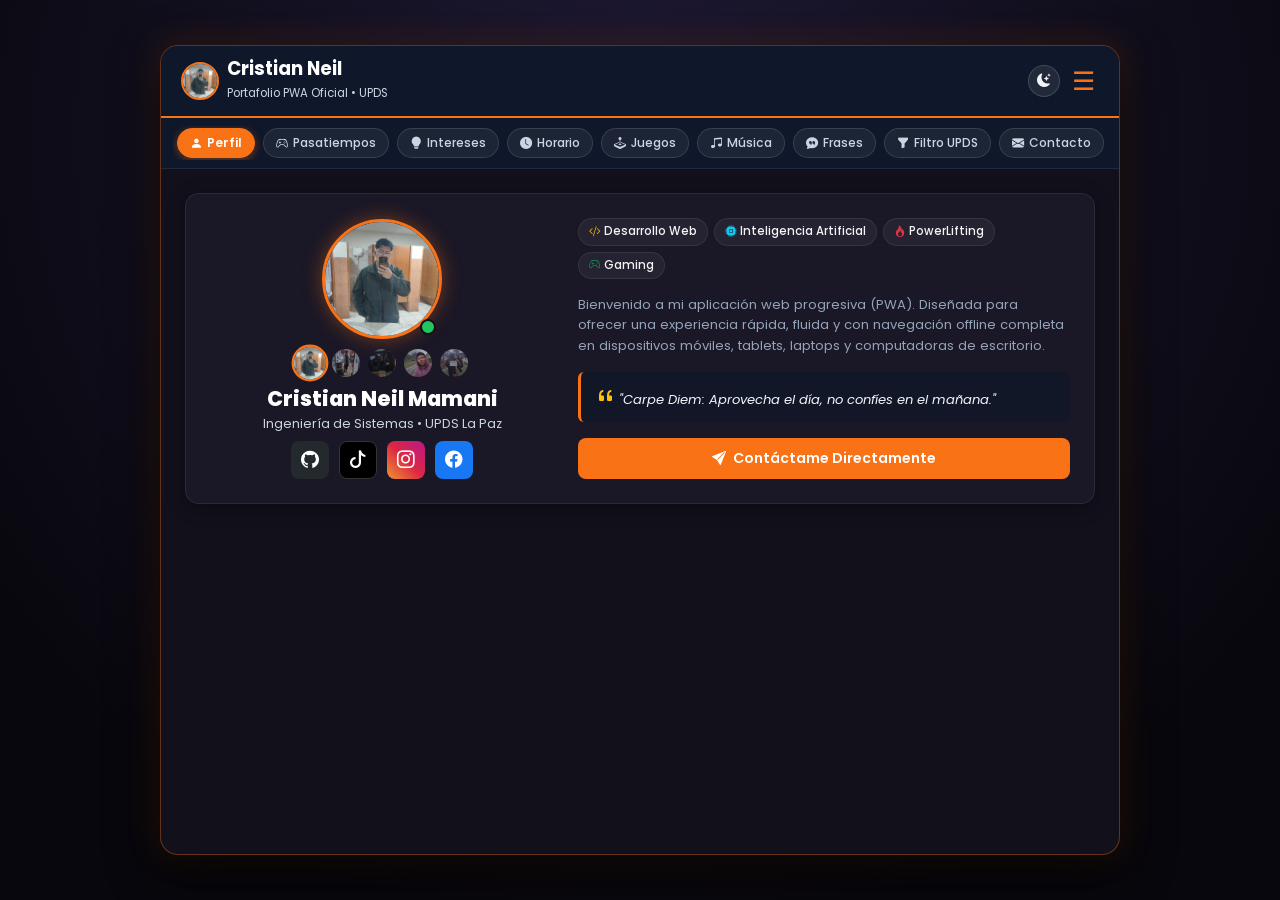
==== index.html @ cb2413b3 "Add files via upload" ====
<!DOCTYPE html>
<html lang="es">

<head>
  <meta charset="UTF-8" />
  <!-- METODO A: Configuración Viewport en <head> (Mandatorio para PWA - Guía Técnica Inge Miguel) -->
  <meta name="viewport" content="width=device-width, initial-scale=1.0, maximum-scale=1.0, user-scalable=no" />
  <title>Cristian Neil - Portafolio PWA Oficial</title>
  <meta name="description" content="Presentación personal, pasatiempos, horario, videojuegos y contacto de Cristian Neil Mamani." />

  <!-- METODO B: Detección por Script de JS (Guía Oficial PWA - inge Miguel) -->
  <script>
    if (window.innerWidth <= 768 || /Android|iPhone|iPad/i.test(navigator.userAgent)) {
      console.log("Dispositivo Móvil o Tablet Detectado: Cargando Modo PWA");
    }
  </script>

  <!-- PWA Meta Tags & Manifest -->
  <link rel="manifest" href="manifest.webmanifest" />
  <meta name="theme-color" content="#f97316" />
  <meta name="mobile-web-app-capable" content="yes" />
  <meta name="apple-mobile-web-app-capable" content="yes" />
  <meta name="apple-mobile-web-app-status-bar-style" content="black-translucent" />
  <meta name="apple-mobile-web-app-title" content="Cristian Neil" />
  <link rel="apple-touch-icon" href="icons/apple-touch-icon.png" />

  <!-- Favicons -->
  <link rel="icon" type="image/png" sizes="32x32" href="icons/favicon-32.png" />
  <link rel="icon" type="image/png" sizes="16x16" href="icons/favicon-16.png" />
  <link rel="shortcut icon" href="icons/favicon-32.png" />

  <!-- Fuentes e Iconos -->
  <link rel="preconnect" href="https://fonts.googleapis.com" />
  <link rel="preconnect" href="https://fonts.gstatic.com" crossorigin />
  <link href="https://fonts.googleapis.com/css2?family=Poppins:wght@300;400;500;600;700;800&display=swap" rel="stylesheet" />
  <link href="https://cdn.jsdelivr.net/npm/bootstrap@5.3.3/dist/css/bootstrap.min.css" rel="stylesheet" />
  <link href="https://cdn.jsdelivr.net/npm/bootstrap-icons@1.11.3/font/bootstrap-icons.min.css" rel="stylesheet" />
  
  <!-- Estilos CSS con versión para evitar problemas de caché -->
  <link rel="stylesheet" href="style.css?v=3.1" />
  <link rel="stylesheet" href="css/style.css?v=3.1" />

  <!-- jQuery & Script Principal -->
  <script src="https://code.jquery.com/jquery-3.7.1.min.js"></script>
  <script src="script.js?v=3.1" defer></script>
</head>

<body class="pwa-no-scrollbar">

  <!-- CONTENEDOR PRINCIPAL ADAPTATIVO (MÓVIL, LAPTOP Y PC) -->
  <div class="pwa-container">

    <!-- CABECERA PRINCIPAL (Estilo Oficial con Acento Naranja) -->
    <header>
      <div class="header-brand-wrap d-flex align-items-center gap-2">
        <img src="img/perfil.jpeg" alt="Avatar" class="header-avatar-thumb" width="38" height="38" style="width: 38px; height: 38px; border-radius: 50%; object-fit: cover; border: 2px solid #f97316; flex-shrink: 0;" />
        <div>
          <h2>Cristian Neil</h2>
          <small style="color:#cbd5e1;">Portafolio PWA Oficial • UPDS</small>
        </div>
      </div>

      <div class="d-flex align-items-center gap-2">
        <!-- Botón Cambiar Tema -->
        <button id="themeBtn" class="btn-theme-mini" title="Cambiar tema">
          <i class="bi bi-moon-stars-fill" id="themeIcon"></i>
        </button>

        <!-- Botón PWA Instalar -->
        <button id="pwaInstallNavBtn" class="btn-pwa-badge d-none" title="Instalar Aplicación">
          <i class="bi bi-download"></i>
          <span>Instalar</span>
        </button>

        <!-- Botón Menú Hamburguesa Oficial -->
        <button class="menu-toggle" id="hamburgerBtn" title="Menú">☰</button>
      </div>
    </header>

    <!-- MENÚ HAMBURGUESA DESPLEGABLE CON JQUERY SLIDETOGGLE -->
    <nav class="nav-menu" id="navMenu">
      <ul>
        <li><a href="javascript:void(0)" class="nav-menu-link" onclick="mostrarSeccion('inicio')">👤 Inicio / Perfil</a></li>
        <li><a href="javascript:void(0)" class="nav-menu-link" onclick="mostrarSeccion('pasatiempos')">🎮 Pasatiempos</a></li>
        <li><a href="javascript:void(0)" class="nav-menu-link" onclick="mostrarSeccion('intereses')">💡 Intereses</a></li>
        <li><a href="javascript:void(0)" class="nav-menu-link" onclick="mostrarSeccion('horario')">📅 Horario Semanal</a></li>
        <li><a href="javascript:void(0)" class="nav-menu-link" onclick="mostrarSeccion('juegos')">🕹️ Videojuegos</a></li>
        <li><a href="javascript:void(0)" class="nav-menu-link" onclick="mostrarSeccion('musica')">🎵 Música</a></li>
        <li><a href="javascript:void(0)" class="nav-menu-link" onclick="mostrarSeccion('frases')">💬 Frases</a></li>
        <li><a href="javascript:void(0)" class="nav-menu-link" onclick="mostrarSeccion('filtros')">🔍 Filtro de 3 Capas</a></li>
        <li><a href="javascript:void(0)" class="nav-menu-link" onclick="mostrarSeccion('contacto')">✉️ Formulario de Contacto</a></li>
      </ul>
    </nav>

    <!-- FILA DE BOTONES HORIZONTAL MINIMALISTA (ACCIONES DIRECTAS) -->
    <div class="pwa-button-bar-wrap">
      <div class="pwa-button-bar">
        <button class="pwa-btn-pill active" data-seccion="inicio" onclick="mostrarSeccion('inicio')">
          <i class="bi bi-person-fill"></i> Perfil
        </button>
        <button class="pwa-btn-pill" data-seccion="pasatiempos" onclick="mostrarSeccion('pasatiempos')">
          <i class="bi bi-controller"></i> Pasatiempos
        </button>
        <button class="pwa-btn-pill" data-seccion="intereses" onclick="mostrarSeccion('intereses')">
          <i class="bi bi-lightbulb-fill"></i> Intereses
        </button>
        <button class="pwa-btn-pill" data-seccion="horario" onclick="mostrarSeccion('horario')">
          <i class="bi bi-clock-fill"></i> Horario
        </button>
        <button class="pwa-btn-pill" data-seccion="juegos" onclick="mostrarSeccion('juegos')">
          <i class="bi bi-joystick"></i> Juegos
        </button>
        <button class="pwa-btn-pill" data-seccion="musica" onclick="mostrarSeccion('musica')">
          <i class="bi bi-music-note-beamed"></i> Música
        </button>
        <button class="pwa-btn-pill" data-seccion="frases" onclick="mostrarSeccion('frases')">
          <i class="bi bi-chat-quote-fill"></i> Frases
        </button>
        <button class="pwa-btn-pill" data-seccion="filtros" onclick="mostrarSeccion('filtros')">
          <i class="bi bi-funnel-fill"></i> Filtro UPDS
        </button>
        <button class="pwa-btn-pill" data-seccion="contacto" onclick="mostrarSeccion('contacto')">
          <i class="bi bi-envelope-fill"></i> Contacto
        </button>
      </div>
    </div>

    <!-- CUERPO PRINCIPAL (VISTAS MINIMALISTAS RESPONSIVAS SIN SCROLLBAR) -->
    <main class="pwa-viewport-body">

      <!-- 1. SECCIÓN: INICIO / PERFIL (ADAPTABLE: MÓVIL, LAPTOP Y PC) -->
      <section class="pwa-section-view active" id="sec-inicio">
        <div class="minimal-card profile-responsive-card">
          <div class="row align-items-center g-4">
            <!-- Columna Izquierda: Avatar y Datos Rápidos -->
            <div class="col-md-5 text-center">
              <div class="avatar-glow-wrap mb-2" style="width: 120px; height: 120px; max-width: 120px; max-height: 120px; margin: 0 auto; position: relative;">
                <img id="mainProfileAvatar" src="img/perfil.jpeg" alt="Cristian Neil" class="avatar-glow-img" width="120" height="120" style="width: 120px; height: 120px; max-width: 120px; max-height: 120px; border-radius: 50%; object-fit: cover; display: block; border: 3px solid #f97316; box-shadow: 0 0 20px rgba(249, 115, 22, 0.4);" />
                <span class="avatar-status-badge" title="Activo"></span>
              </div>

              <!-- Mini Selector de Fotos del Perfil -->
              <div class="d-flex justify-content-center gap-1 my-2">
                <img src="img/perfil.jpeg" alt="Foto 1" class="mini-thumb-photo active" onclick="cambiarFotoPerfil('img/perfil.jpeg')" title="Foto Perfil" />
                <img src="img/tatto.jpeg" alt="Foto 2" class="mini-thumb-photo" onclick="cambiarFotoPerfil('img/tatto.jpeg')" title="Tatuaje" />
                <img src="img/cup.jpeg" alt="Foto 3" class="mini-thumb-photo" onclick="cambiarFotoPerfil('img/cup.jpeg')" title="Café" />
                <img src="img/travel.jpeg" alt="Foto 4" class="mini-thumb-photo" onclick="cambiarFotoPerfil('img/travel.jpeg')" title="Viaje" />
                <img src="img/girl.jpeg" alt="Foto 5" class="mini-thumb-photo" onclick="cambiarFotoPerfil('img/girl.jpeg')" title="Foto 5" />
              </div>

              <h3 class="profile-title">Cristian Neil Mamani</h3>
              <p class="profile-subtitle">Ingeniería de Sistemas &bull; UPDS La Paz</p>

              <!-- Redes Sociales Directas -->
              <div class="social-btn-row mt-2">
                <a href="https://github.com/cristianmamani282-cloud" target="_blank" rel="noopener noreferrer" class="btn-social github" title="GitHub">
                  <i class="bi bi-github"></i>
                </a>
                <a href="https://www.tiktok.com/@neil_san_14?_r=1&_t=ZS-9AyizTX0OX7" target="_blank" rel="noopener noreferrer" class="btn-social tiktok" title="TikTok">
                  <i class="bi bi-tiktok"></i>
                </a>
                <a href="https://www.instagram.com/x_neil_mamani_x?rpxt=bDdkZWoxanZvdjFo" target="_blank" rel="noopener noreferrer" class="btn-social instagram" title="Instagram">
                  <i class="bi bi-instagram"></i>
                </a>
                <a href="https://www.facebook.com/share/1E5eUvUtJ1/" target="_blank" rel="noopener noreferrer" class="btn-social facebook" title="Facebook">
                  <i class="bi bi-facebook"></i>
                </a>
              </div>
            </div>

            <!-- Columna Derecha: Biografía, Tags y Acción -->
            <div class="col-md-7 text-start">
              <div class="tags-group mb-3">
                <span class="minimal-tag"><i class="bi bi-code-slash text-warning"></i> Desarrollo Web</span>
                <span class="minimal-tag"><i class="bi bi-cpu-fill text-info"></i> Inteligencia Artificial</span>
                <span class="minimal-tag"><i class="bi bi-fire text-danger"></i> PowerLifting</span>
                <span class="minimal-tag"><i class="bi bi-controller text-success"></i> Gaming</span>
              </div>

              <p class="minimal-desc">
                Bienvenido a mi aplicación web progresiva (PWA). Diseñada para ofrecer una experiencia rápida, fluida y con navegación offline completa en dispositivos móviles, tablets, laptops y computadoras de escritorio.
              </p>

              <div class="quote-mini-box mt-3 mb-3">
                <i class="bi bi-quote text-warning fs-5"></i> <em>"Carpe Diem: Aprovecha el día, no confíes en el mañana."</em>
              </div>

              <button class="btn btn-action-orange w-100" onclick="mostrarSeccion('contacto')">
                <i class="bi bi-send-fill me-1"></i> Contáctame Directamente
              </button>
            </div>
          </div>
        </div>
      </section>

      <!-- 2. SECCIÓN: PASATIEMPOS (2 COLUMNAS EN MÓVIL / 4 EN LAPTOP Y PC) -->
      <section class="pwa-section-view" id="sec-pasatiempos">
        <div class="minimal-card">
          <div class="d-flex justify-content-between align-items-center mb-3">
            <h4 class="card-section-heading mb-0"><i class="bi bi-controller text-warning me-2"></i>Mis Pasatiempos</h4>
            <span class="badge bg-secondary">Tiempo Libre</span>
          </div>

          <div class="responsive-feature-grid">
            <div class="mini-feature-box">
              <div class="feature-icon"><i class="bi bi-joystick text-danger"></i></div>
              <h6>Videojuegos en línea</h6>
              <p>Jugar con amigos internacionales para divertirme y practicar inglés.</p>
            </div>

            <div class="mini-feature-box">
              <div class="feature-icon"><i class="bi bi-headphones text-info"></i></div>
              <h6>Escuchar Música</h6>
              <p>Despejar la mente y relajarme durante entrenamientos o días pesados.</p>
            </div>

            <div class="mini-feature-box">
              <div class="feature-icon"><i class="bi bi-book-half text-success"></i></div>
              <h6>Leer Libros</h6>
              <p>Lectura de libros de fantasía y autoayuda para desconectarme de la rutina.</p>
            </div>

            <div class="mini-feature-box">
              <div class="feature-icon"><i class="bi bi-activity text-warning"></i></div>
              <h6>Entrenar en el GYM</h6>
              <p>Parte fundamental de mi rutina diaria, salud física y bienestar mental.</p>
            </div>
          </div>
        </div>
      </section>

      <!-- 3. SECCIÓN: INTERESES (2 COLUMNAS EN MÓVIL / 4 EN LAPTOP Y PC) -->
      <section class="pwa-section-view" id="sec-intereses">
        <div class="minimal-card">
          <div class="d-flex justify-content-between align-items-center mb-3">
            <h4 class="card-section-heading mb-0"><i class="bi bi-lightbulb-fill text-warning me-2"></i>Áreas de Interés</h4>
            <span class="badge bg-secondary">Formación</span>
          </div>

          <div class="responsive-feature-grid">
            <div class="mini-feature-box">
              <div class="feature-icon"><i class="bi bi-cpu-fill text-info"></i></div>
              <h6>Programación con IA</h6>
              <p>Desarrollo de sistemas aprovechando modelos de IA con revisión exhaustiva de código.</p>
            </div>

            <div class="mini-feature-box">
              <div class="feature-icon"><i class="bi bi-translate text-success"></i></div>
              <h6>Aprender Inglés</h6>
              <p>Estudio de idioma para oportunidades globales y comunicación internacional.</p>
            </div>

            <div class="mini-feature-box">
              <div class="feature-icon"><i class="bi bi-tools text-primary"></i></div>
              <h6>Mantenimiento PC</h6>
              <p>Mantenimiento preventivo y correctivo de hardware y software desde pequeño.</p>
            </div>

            <div class="mini-feature-box">
              <div class="feature-icon"><i class="bi bi-fire text-danger"></i></div>
              <h6>PowerLifting</h6>
              <p>Entrenamiento de fuerza competitiva para preparación en torneos deportivos.</p>
            </div>
          </div>
        </div>
      </section>

      <!-- 4. SECCIÓN: HORARIO -->
      <section class="pwa-section-view" id="sec-horario">
        <div class="minimal-card">
          <div class="d-flex justify-content-between align-items-center mb-3">
            <h4 class="card-section-heading mb-0"><i class="bi bi-clock-history text-warning me-2"></i>Horario Semanal</h4>
            <span class="badge" style="background:#f97316; color:#fff;">Organización</span>
          </div>

          <div class="btn-group w-100 mb-3" role="group">
            <button type="button" class="btn btn-schedule-pill active" onclick="mostrarHorario('semana')">Lun - Vie</button>
            <button type="button" class="btn btn-schedule-pill" onclick="mostrarHorario('sabado')">Sábado</button>
            <button type="button" class="btn btn-schedule-pill" onclick="mostrarHorario('domingo')">Domingo</button>
          </div>

          <div class="timeline-compact-list" id="horario-semana">
            <div class="timeline-row">
              <span class="time-badge"><i class="bi bi-alarm"></i> Mañana - 12:00 PM</span>
              <p class="time-text">Clases presenciales en la universidad (UPDS).</p>
            </div>
            <div class="timeline-row">
              <span class="time-badge"><i class="bi bi-egg-fried"></i> 12:00 PM - 03:00 PM</span>
              <p class="time-text">Entrenamiento físico en el GYM y almuerzo nutritivo.</p>
            </div>
            <div class="timeline-row">
              <span class="time-badge"><i class="bi bi-translate"></i> 03:00 PM - 05:00 PM</span>
              <p class="time-text">Clases de inglés para perfeccionar el idioma.</p>
            </div>
            <div class="timeline-row">
              <span class="time-badge"><i class="bi bi-briefcase"></i> 05:00 PM - 10:00 PM</span>
              <p class="time-text">Jornada laboral en el trabajo.</p>
            </div>
            <div class="timeline-row">
              <span class="time-badge"><i class="bi bi-moon-stars"></i> 10:00 PM en adelante</span>
              <p class="time-text">Cena, videojuegos con amigos y descanso reparador.</p>
            </div>
          </div>

          <div class="timeline-compact-list d-none" id="horario-sabado">
            <div class="timeline-row">
              <span class="time-badge"><i class="bi bi-alarm"></i> Mañana</span>
              <p class="time-text">Entrenamiento matutino y preparación del día.</p>
            </div>
            <div class="timeline-row">
              <span class="time-badge"><i class="bi bi-journal-code"></i> Tarde</span>
              <p class="time-text">Estudio, resolución de tareas universitarias y código.</p>
            </div>
            <div class="timeline-row">
              <span class="time-badge"><i class="bi bi-controller"></i> Noche</span>
              <p class="time-text">Repaso académico, juegos y descanso personal.</p>
            </div>
          </div>

          <div class="timeline-compact-list d-none" id="horario-domingo">
            <div class="timeline-row">
              <span class="time-badge"><i class="bi bi-sun"></i> Mañana & Mediodía</span>
              <p class="time-text">Despertar con calma y almuerzo familiar.</p>
            </div>
            <div class="timeline-row">
              <span class="time-badge"><i class="bi bi-tree"></i> Tarde</span>
              <p class="time-text">Salidas de ocio, caminatas o actividades recreativas.</p>
            </div>
            <div class="timeline-row">
              <span class="time-badge"><i class="bi bi-battery-charging"></i> Noche</span>
              <p class="time-text">Descanso temprano para iniciar con energía la semana.</p>
            </div>
          </div>
        </div>
      </section>

      <!-- 5. SECCIÓN: VIDEOJUEGOS (RESPONSIVO EN GRID) -->
      <section class="pwa-section-view" id="sec-juegos">
        <div class="minimal-card">
          <div class="d-flex justify-content-between align-items-center mb-3 flex-wrap gap-2">
            <h4 class="card-section-heading mb-0"><i class="bi bi-joystick text-warning me-2"></i>Juegos Favoritos</h4>
            <!-- Filtro de Juegos -->
            <div class="games-filter-scroll-bar">
              <button class="btn btn-filter-bubble active" data-filter="todos" onclick="filtrar('todos')">Todos</button>
              <button class="btn btn-filter-bubble" data-filter="sandbox" onclick="filtrar('sandbox')">Minecraft</button>
              <button class="btn btn-filter-bubble" data-filter="accion" onclick="filtrar('accion')">GTA</button>
              <button class="btn btn-filter-bubble" data-filter="deportes" onclick="filtrar('deportes')">EA FC</button>
              <button class="btn btn-filter-bubble" data-filter="lucha" onclick="filtrar('lucha')">Tekken 7</button>
              <button class="btn btn-filter-bubble" data-filter="roguelike" onclick="filtrar('roguelike')">Isaac</button>
            </div>
          </div>

          <div class="responsive-games-grid">
            <div class="game-row-box game-row" data-categoria="sandbox">
              <img src="juegos/minecraft.webp" alt="Minecraft" class="game-thumb" width="48" height="48" style="width: 48px; height: 48px; border-radius: 8px; object-fit: cover; flex-shrink: 0;" />
              <div class="game-meta">
                <h6>Minecraft</h6>
                <small>Sandbox & Supervivencia • Horas de diversión</small>
              </div>
            </div>

            <div class="game-row-box game-row" data-categoria="accion">
              <img src="juegos/gta.jpg" alt="GTA" class="game-thumb" width="48" height="48" style="width: 48px; height: 48px; border-radius: 8px; object-fit: cover; flex-shrink: 0;" />
              <div class="game-meta">
                <h6>Grand Theft Auto (GTA)</h6>
                <small>Mundo Abierto & Acción • Multijugador online</small>
              </div>
            </div>

            <div class="game-row-box game-row" data-categoria="deportes">
              <img src="juegos/fc.jpg" alt="EA FC" class="game-thumb" width="48" height="48" style="width: 48px; height: 48px; border-radius: 8px; object-fit: cover; flex-shrink: 0;" />
              <div class="game-meta">
                <h6>EA Sports FC</h6>
                <small>Deportes & Fútbol • Con familiares y amigos</small>
              </div>
            </div>

            <div class="game-row-box game-row" data-categoria="lucha">
              <img src="juegos/tekken7.jpg" alt="Tekken 7" class="game-thumb" width="48" height="48" style="width: 48px; height: 48px; border-radius: 8px; object-fit: cover; flex-shrink: 0;" />
              <div class="game-meta">
                <h6>Tekken 7</h6>
                <small>Lucha & Arcade • Desde el mítico Tekken Tag</small>
              </div>
            </div>

            <div class="game-row-box game-row" data-categoria="roguelike">
              <img src="juegos/the-binding-of-isaac-rebirth.jpg" alt="Isaac" class="game-thumb" width="48" height="48" style="width: 48px; height: 48px; border-radius: 8px; object-fit: cover; flex-shrink: 0;" />
              <div class="game-meta">
                <h6>The Binding of Isaac: Rebirth</h6>
                <small>Roguelike & Aventura • Cada partida es única</small>
              </div>
            </div>
          </div>
        </div>
      </section>

      <!-- 6. SECCIÓN: MÚSICA (RESPONSIVA EN GRID) -->
      <section class="pwa-section-view" id="sec-musica">
        <div class="minimal-card">
          <h4 class="card-section-heading mb-3"><i class="bi bi-music-note-beamed text-warning me-2"></i>Música Favorita</h4>

          <div class="responsive-music-grid">
            <a href="https://www.youtube.com/watch?v=4TnoY0MBm48" target="_blank" rel="noopener noreferrer" class="music-link-card">
              <div class="music-icon-wrap"><i class="bi bi-youtube text-danger"></i></div>
              <div class="music-info">
                <strong>José Madero</strong>
                <small>Postales Desde el Fin Del Mundo</small>
              </div>
              <i class="bi bi-box-arrow-up-right ms-auto text-muted"></i>
            </a>

            <a href="https://www.youtube.com/watch?v=wgvqiH7iCRo" target="_blank" rel="noopener noreferrer" class="music-link-card">
              <div class="music-icon-wrap"><i class="bi bi-youtube text-danger"></i></div>
              <div class="music-info">
                <strong>DUKI, Myke Towers</strong>
                <small>Nueva Era</small>
              </div>
              <i class="bi bi-box-arrow-up-right ms-auto text-muted"></i>
            </a>

            <a href="https://www.youtube.com/watch?v=SWdJdGYfYPw" target="_blank" rel="noopener noreferrer" class="music-link-card">
              <div class="music-icon-wrap"><i class="bi bi-youtube text-danger"></i></div>
              <div class="music-info">
                <strong>Imagine Dragons</strong>
                <small>Monster</small>
              </div>
              <i class="bi bi-box-arrow-up-right ms-auto text-muted"></i>
            </a>

            <a href="https://open.spotify.com/playlist/5pnAScR27L9Y1GuGvEzur8?si=gIIr9ti5TF6X7F1DX4wXkQ&utm_source=whatsapp&pi=qFkyOfgKT_yrt" target="_blank" rel="noopener noreferrer" class="music-link-card spotify-border">
              <div class="music-icon-wrap"><i class="bi bi-spotify text-success"></i></div>
              <div class="music-info">
                <strong>Mi Playlist de Spotify</strong>
                <small>Entrenamiento & Rock / Pop</small>
              </div>
              <i class="bi bi-box-arrow-up-right ms-auto text-success"></i>
            </a>
          </div>
        </div>
      </section>

      <!-- 7. SECCIÓN: FRASES (RESPONSIVA) -->
      <section class="pwa-section-view" id="sec-frases">
        <div class="minimal-card text-center">
          <h4 class="card-section-heading mb-3"><i class="bi bi-chat-quote-fill text-warning me-2"></i>Frases Inspiradoras</h4>

          <div class="row g-3 justify-content-center">
            <div class="col-6 col-md-4">
              <div class="quote-image-box">
                <img src="img/carpediem.jpg" alt="Carpe Diem" class="img-fluid rounded" style="max-height: 160px; object-fit: cover; width: 100%; border: 1px solid rgba(249, 115, 22, 0.3);" />
              </div>
            </div>
            <div class="col-6 col-md-4">
              <div class="quote-image-box">
                <img src="img/descarga.jpg" alt="Frase 2" class="img-fluid rounded" style="max-height: 160px; object-fit: cover; width: 100%; border: 1px solid rgba(249, 115, 22, 0.3);" />
              </div>
            </div>
            <div class="col-12 col-md-4">
              <div class="quote-image-box">
                <img src="img/images.jpg" alt="Frase 3" class="img-fluid rounded" style="max-height: 160px; object-fit: cover; width: 100%; border: 1px solid rgba(249, 115, 22, 0.3);" />
              </div>
            </div>
          </div>
        </div>
      </section>

      <!-- 8. SECCIÓN: FILTRO DE 3 CAPAS (CÓDIGO OFICIAL GUÍA INGE MIGUEL) -->
      <section class="pwa-section-view" id="sec-filtros">
        <div class="minimal-card">
          <div class="d-flex justify-content-between align-items-center mb-3">
            <h4 class="card-section-heading mb-0"><i class="bi bi-funnel-fill text-warning me-2"></i>Filtro Dinámico de 3 Capas</h4>
            <span class="badge" style="background:#f97316; color:#fff;">Guía Oficial</span>
          </div>
          <p class="small text-muted mb-3">Filtro en cascada requerido por el docente (UPDS).</p>

          <div class="row g-3 mb-3">
            <div class="col-md-6 text-start">
              <label for="capa1" class="form-label small fw-semibold">Capa 1: Área de Estudio</label>
              <select id="capa1" class="form-select custom-select-orange">
                <option value="">-- Elija Área --</option>
                <option value="academico">Académico (UPDS)</option>
                <option value="desarrollo">Desarrollo Software</option>
              </select>
            </div>

            <div class="col-md-6 text-start">
              <label for="capa2" class="form-label small fw-semibold">Capa 2: Especialidad / Materia</label>
              <select id="capa2" class="form-select custom-select-orange" disabled>
                <option value="">-- Primero elija área --</option>
              </select>
            </div>
          </div>

          <div class="text-start">
            <label class="form-label small text-muted fw-semibold">Capa 3: Resultado del Filtro</label>
            <div id="resultadoFiltro" class="item-card">Seleccione las capas anteriores...</div>
          </div>
        </div>
      </section>

      <!-- 9. SECCIÓN: CONTACTO (CÓDIGO OFICIAL GUÍA + SOPORTE OFFLINE PWA) -->
      <section class="pwa-section-view" id="sec-contacto">
        <div class="minimal-card text-start">
          <div class="d-flex justify-content-between align-items-center mb-3">
            <h4 class="card-section-heading mb-0"><i class="bi bi-envelope-fill text-warning me-2"></i>Contáctame</h4>
            <span class="badge bg-success"><i class="bi bi-wifi-off"></i> PWA Offline</span>
          </div>

          <form id="pwaForm" novalidate>
            <div class="row g-2 mb-2">
              <div class="col-md-6">
                <label for="nombre" class="form-label small fw-semibold">Nombre Completo <span class="text-danger">*</span></label>
                <input type="text" class="form-control custom-input" id="nombre" placeholder="Ingresa tu nombre" autocomplete="off" />
                <div id="errNombre" class="msg-field-error">⚠️ Esta casilla es obligatoria (solo letras).</div>
              </div>

              <div class="col-md-6">
                <label for="correo" class="form-label small fw-semibold">Correo Electrónico <span class="text-danger">*</span></label>
                <input type="email" class="form-control custom-input" id="correo" placeholder="correo@ejemplo.com" autocomplete="off" />
                <div id="errCorreo" class="msg-field-error">⚠️ Ingresa un correo electrónico válido.</div>
              </div>
            </div>

            <div class="mb-2">
              <label for="telefono" class="form-label small fw-semibold">Número de Teléfono</label>
              <div class="input-group">
                <select id="codigoPais" class="form-select custom-select-orange" style="max-width: 105px;">
                  <option value="+591" selected>🇧🇴 +591</option>
                  <option value="+54">🇦🇷 +54</option>
                  <option value="+51">🇵🇪 +51</option>
                  <option value="+56">🇨🇱 +56</option>
                  <option value="+1">🇺🇸 +1</option>
                </select>
                <input type="text" class="form-control custom-input" id="telefono" placeholder="Número celular" autocomplete="off" />
              </div>
            </div>

            <div class="mb-3">
              <label for="mensaje" class="form-label small fw-semibold">Mensaje</label>
              <textarea class="form-control custom-input" id="mensaje" rows="3" placeholder="Escribe tu mensaje..."></textarea>
            </div>

            <button type="submit" class="btn btn-action-orange w-100">
              <i class="bi bi-send-fill me-1"></i> Enviar Mensaje
            </button>
          </form>

          <div id="successAlert" class="msg-exito mt-3" style="display: none;">
            ✅ ¡Formulario enviado con éxito! Gracias por tu mensaje.
          </div>
        </div>
      </section>

    </main>

  </div>

  <!-- PWA TOAST DE CONEXIÓN (ONLINE / OFFLINE) -->
  <div id="pwaToast" class="pwa-toast" role="alert" aria-live="assertive">
    <i class="bi bi-info-circle-fill" id="pwaToastIcon"></i>
    <span id="pwaToastMsg"></span>
  </div>

  <!-- PWA BANNER FLOTANTE DE INSTALACIÓN -->
  <div id="pwaBanner" class="pwa-banner d-none">
    <div class="pwa-banner-header">
      <img src="icons/icon-96.png" alt="Icono" class="pwa-banner-icon" width="38" height="38" style="width: 38px; height: 38px; border-radius: 8px; object-fit: cover;" />
      <div class="pwa-banner-info">
        <h5 class="pwa-banner-title">Instalar Presentación</h5>
        <p class="pwa-banner-desc">Acceso rápido y funcionamiento sin conexión</p>
      </div>
      <button id="pwaBannerCloseBtn" class="pwa-banner-close" aria-label="Cerrar">&times;</button>
    </div>
    <div class="pwa-banner-actions">
      <button id="pwaBannerDismissBtn" class="btn btn-outline-secondary btn-sm text-light">Más tarde</button>
      <button id="pwaBannerInstallBtn" class="btn btn-action-orange btn-sm py-1">
        <i class="bi bi-download me-1"></i> Instalar
      </button>
    </div>
  </div>

  <!-- MODAL DE AYUDA PARA IPHONE / SAFARI -->
  <div class="modal fade" id="pwaIosModal" tabindex="-1" aria-hidden="true">
    <div class="modal-dialog modal-dialog-centered">
      <div class="modal-content text-start" style="background: #13101d; border: 1px solid rgba(249, 115, 22, 0.4); border-radius: 16px; color: #f3f4f6;">
        <div class="modal-header border-secondary">
          <h5 class="modal-title">
            <i class="bi bi-apple me-2 text-warning"></i>Instalar en iPhone o iPad
          </h5>
          <button type="button" class="btn-close btn-close-white" data-bs-dismiss="modal"></button>
        </div>
        <div class="modal-body">
          <ol class="ps-3 mb-3" style="line-height: 1.8;">
            <li>Pulsa el botón <strong>Compartir</strong> <i class="bi bi-box-arrow-up text-primary"></i> en Safari.</li>
            <li>Selecciona <strong>"Agregar a pantalla de inicio"</strong> <i class="bi bi-plus-square text-success"></i>.</li>
            <li>Confirma pulsando <strong>"Agregar"</strong>.</li>
          </ol>
        </div>
      </div>
    </div>
  </div>

  <script src="https://cdn.jsdelivr.net/npm/bootstrap@5.3.3/dist/js/bootstrap.bundle.min.js"></script>
</body>

</html>
---- style.css ----
/* =========================================================
   GUÍA TÉCNICA PWA & ADAPTABILIDAD MÓVIL (INGE MIGUEL - UPDS)
   ESTILOS GENERALES CON RESPONSIVIDAD: MÓVIL, LAPTOP Y PC
   ========================================================= */

/* 1. RESET Y CONFIGURACIÓN BASE (CERO SCROLLBAR GLOBAL) */
* {
  box-sizing: border-box;
  margin: 0;
  padding: 0;
  font-family: 'Poppins', 'Segoe UI', -apple-system, sans-serif;
  scrollbar-width: none !important; /* Firefox */
  -ms-overflow-style: none !important; /* IE y Edge */
}

/* Regla Universal de Imágenes: Prevenir que cualquier imagen se desborde */
img {
  max-width: 100%;
  height: auto;
  display: block;
}

/* Ocultar scrollbar en Chrome, Safari, Opera y Edge */
::-webkit-scrollbar {
  display: none !important;
  width: 0 !important;
  height: 0 !important;
}

html, body.pwa-no-scrollbar {
  height: 100%;
  width: 100%;
  overflow: hidden; /* CERO SCROLLBAR DE VENTANA */
  background-color: #0b0a10;
  color: #f3f4f6;
  -webkit-font-smoothing: antialiased;
}

/* En PC y Laptop, centramos vertical y horizontalmente el contenedor */
@media (min-width: 768px) {
  body.pwa-no-scrollbar {
    display: flex;
    align-items: center;
    justify-content: center;
    background: radial-gradient(circle at 50% 15%, #1f1a35 0%, #08070d 80%);
    padding: 16px;
  }
}

/* 2. CONTENEDOR PRINCIPAL ADAPTATIVO (RESPONSIVO EN TODOS LOS DISPOSITIVOS) */
.pwa-container {
  width: 100%;
  height: 100dvh;
  margin: 0 auto;
  background: #12101b;
  border-top: 4px solid #f97316; /* Acento Naranja Oficial de la Guía */
  box-shadow: 0 4px 25px rgba(0, 0, 0, 0.4);
  display: flex;
  flex-direction: column;
  position: relative;
  overflow: hidden;
}

/* Tablet y Laptop (768px a 991px) */
@media (min-width: 768px) and (max-width: 991px) {
  .pwa-container {
    max-width: 740px;
    height: 94vh;
    border-radius: 14px;
    border: 1px solid rgba(249, 115, 22, 0.35);
    box-shadow: 0 10px 40px rgba(0, 0, 0, 0.8), 0 0 25px rgba(249, 115, 22, 0.15);
  }
}

/* Laptop Grande y PC de Escritorio (>= 992px) */
@media (min-width: 992px) {
  .pwa-container {
    max-width: 960px;
    height: 90vh;
    border-radius: 18px;
    border: 1px solid rgba(249, 115, 22, 0.35);
    box-shadow: 0 15px 50px rgba(0, 0, 0, 0.85), 0 0 35px rgba(249, 115, 22, 0.2);
  }
}

/* 3. ENCABEZADO OFICIAL (Guía Oficial) */
header {
  background: #0f172a;
  color: #fff;
  padding: 12px 20px;
  display: flex;
  justify-content: space-between;
  align-items: center;
  border-bottom: 2px solid #f97316;
  flex-shrink: 0;
  z-index: 10;
}

.header-avatar-thumb {
  width: 38px !important;
  height: 38px !important;
  max-width: 38px !important;
  max-height: 38px !important;
  border-radius: 50%;
  object-fit: cover;
  border: 2px solid #f97316;
  flex-shrink: 0;
}

.header-brand-wrap h2 {
  font-size: 1.15rem;
  font-weight: 700;
  margin: 0;
  color: #fff;
  line-height: 1.2;
}

.header-brand-wrap small {
  font-size: 0.72rem;
  color: #cbd5e1;
}

.menu-toggle {
  background: none;
  border: none;
  color: #f97316;
  font-size: 26px;
  cursor: pointer;
  line-height: 1;
  padding: 0 4px;
}

.btn-theme-mini {
  width: 32px;
  height: 32px;
  border-radius: 50%;
  background: rgba(255, 255, 255, 0.08);
  border: 1px solid rgba(255, 255, 255, 0.15);
  color: #f3f4f6;
  display: flex;
  align-items: center;
  justify-content: center;
  font-size: 0.85rem;
  cursor: pointer;
}

.btn-pwa-badge {
  background: #f97316;
  color: #fff;
  border: none;
  border-radius: 20px;
  padding: 4px 10px;
  font-size: 0.72rem;
  font-weight: 600;
  display: flex;
  align-items: center;
  gap: 4px;
  cursor: pointer;
}

/* 4. MENÚ HAMBURGUESA DESPLEGABLE (Guía Oficial) */
.nav-menu {
  display: none;
  position: absolute;
  top: 62px;
  left: 0;
  width: 100%;
  background: #1e293b;
  padding: 12px 20px;
  border-bottom: 2px solid #f97316;
  box-shadow: 0 12px 35px rgba(0, 0, 0, 0.85);
  z-index: 100;
}

.nav-menu ul {
  list-style: none;
  margin: 0;
  padding: 0;
}

.nav-menu ul li {
  padding: 8px 0;
  border-bottom: 1px solid rgba(255, 255, 255, 0.05);
}

.nav-menu ul li a {
  color: #cbd5e1;
  text-decoration: none;
  font-size: 13px;
  display: block;
}

.nav-menu ul li a:hover {
  color: #f97316;
}

/* 5. FILA DE BOTONES HORIZONTAL (RESPONSIVA) */
.pwa-button-bar-wrap {
  background: #0f172a;
  padding: 8px 12px;
  border-bottom: 1px solid rgba(255, 255, 255, 0.08);
  flex-shrink: 0;
}

.pwa-button-bar {
  display: flex;
  gap: 8px;
  overflow-x: auto;
  white-space: nowrap;
}

/* En Laptop y PC centramos la fila de botones */
@media (min-width: 768px) {
  .pwa-button-bar {
    justify-content: center;
    flex-wrap: wrap;
    gap: 8px;
    padding: 2px 0;
  }
}

.pwa-btn-pill {
  background: rgba(255, 255, 255, 0.06);
  border: 1px solid rgba(255, 255, 255, 0.12);
  color: #cbd5e1;
  border-radius: 20px;
  padding: 5px 12px;
  font-size: 0.76rem;
  font-weight: 500;
  cursor: pointer;
  display: inline-flex;
  align-items: center;
  gap: 5px;
  flex-shrink: 0;
  transition: all 0.2s ease;
}

.pwa-btn-pill:hover {
  background: rgba(249, 115, 22, 0.15);
  color: #fff;
}

.pwa-btn-pill.active {
  background: #f97316;
  border-color: #f97316;
  color: #fff;
  font-weight: 600;
  box-shadow: 0 2px 8px rgba(249, 115, 22, 0.4);
}

/* 6. VISTAS Y CONTENEDOR DE CONTENIDO (CERO SCROLLBAR) */
.pwa-viewport-body {
  flex: 1;
  overflow-y: auto;
  overflow-x: hidden;
  padding: 16px;
  position: relative;
}

@media (min-width: 768px) {
  .pwa-viewport-body {
    padding: 24px;
  }
}

.pwa-section-view {
  display: none !important;
}

.pwa-section-view.active {
  display: block !important;
  animation: pwaSlideIn 0.22s cubic-bezier(0.16, 1, 0.3, 1);
}

@keyframes pwaSlideIn {
  from {
    opacity: 0;
    transform: translateY(8px);
  }
  to {
    opacity: 1;
    transform: translateY(0);
  }
}

/* 7. TARJETAS Y ELEMENTOS MINIMALISTAS RESPONSIVOS */
.minimal-card {
  background: #1a1726;
  border: 1px solid rgba(255, 255, 255, 0.08);
  border-radius: 14px;
  padding: 18px;
  box-shadow: 0 4px 18px rgba(0, 0, 0, 0.35);
}

@media (min-width: 768px) {
  .minimal-card {
    padding: 24px;
  }
}

.card-section-heading {
  font-size: 1.15rem;
  font-weight: 700;
  color: #fff;
}

/* Avatar Perfil - Control Estricto de Tamaño */
.avatar-glow-wrap {
  position: relative;
  width: 120px !important;
  height: 120px !important;
  max-width: 120px !important;
  max-height: 120px !important;
  margin: 0 auto 8px;
  flex-shrink: 0;
}

.avatar-glow-img {
  width: 120px !important;
  height: 120px !important;
  max-width: 120px !important;
  max-height: 120px !important;
  border-radius: 50% !important;
  object-fit: cover !important;
  border: 3px solid #f97316 !important;
  box-shadow: 0 0 20px rgba(249, 115, 22, 0.4) !important;
  display: block !important;
  margin: 0 auto;
}

.avatar-status-badge {
  position: absolute;
  bottom: 4px;
  right: 6px;
  width: 16px;
  height: 16px;
  border-radius: 50%;
  background: #22c55e;
  border: 2px solid #12101b;
}

/* Mini Miniaturas de Fotos */
.mini-thumb-photo {
  width: 32px !important;
  height: 32px !important;
  border-radius: 50% !important;
  object-fit: cover !important;
  cursor: pointer;
  opacity: 0.65;
  border: 2px solid transparent;
  transition: all 0.2s;
}

.mini-thumb-photo:hover,
.mini-thumb-photo.active {
  opacity: 1;
  border-color: #f97316;
  transform: scale(1.15);
}

.profile-title {
  font-size: 1.3rem;
  font-weight: 800;
  color: #fff;
  margin-top: 6px;
  margin-bottom: 2px;
}

.profile-subtitle {
  font-size: 0.8rem;
  color: #cbd5e1;
  margin-bottom: 8px;
}

.tags-group {
  display: flex;
  flex-wrap: wrap;
  gap: 6px;
}

.minimal-tag {
  background: rgba(255, 255, 255, 0.05);
  border: 1px solid rgba(255, 255, 255, 0.08);
  padding: 4px 10px;
  border-radius: 30px;
  font-size: 0.72rem;
  font-weight: 500;
}

.minimal-desc {
  font-size: 0.82rem;
  color: #94a3b8;
  line-height: 1.55;
}

.quote-mini-box {
  background: rgba(15, 23, 42, 0.7);
  border-left: 3px solid #f97316;
  border-radius: 6px;
  padding: 10px 14px;
  font-size: 0.82rem;
  color: #f1f5f9;
}

/* Redes Sociales */
.social-btn-row {
  display: flex;
  gap: 10px;
  justify-content: center;
}

.btn-social {
  width: 38px;
  height: 38px;
  border-radius: 8px;
  display: flex;
  align-items: center;
  justify-content: center;
  color: #fff;
  font-size: 1.1rem;
  text-decoration: none;
  transition: transform 0.15s;
}

.btn-social:hover {
  transform: translateY(-2px);
  color: #fff;
}

.btn-social.github { background: #24292e; }
.btn-social.tiktok { background: #000; border: 1px solid #333; }
.btn-social.instagram { background: linear-gradient(45deg, #f09433, #dc2743, #bc1888); }
.btn-social.facebook { background: #1877f2; }

.btn-action-orange {
  background: #f97316;
  color: #fff;
  font-weight: 600;
  font-size: 0.88rem;
  border: none;
  border-radius: 8px;
  padding: 10px;
  transition: background 0.15s;
}

.btn-action-orange:hover {
  background: #ea580c;
  color: #fff;
}

/* 8. GRIDS RESPONSIVOS (PASATIEMPOS E INTERESES: 2 COLUMNAS EN MÓVIL / 4 EN LAPTOP Y PC) */
.responsive-feature-grid {
  display: grid;
  grid-template-columns: repeat(2, 1fr);
  gap: 10px;
}

@media (min-width: 768px) {
  .responsive-feature-grid {
    grid-template-columns: repeat(4, 1fr);
    gap: 14px;
  }
}

.mini-feature-box {
  background: rgba(255, 255, 255, 0.03);
  border: 1px solid rgba(255, 255, 255, 0.06);
  border-radius: 10px;
  padding: 12px;
  display: flex;
  flex-direction: column;
  gap: 5px;
  transition: transform 0.2s, border-color 0.2s;
}

.mini-feature-box:hover {
  transform: translateY(-3px);
  border-color: rgba(249, 115, 22, 0.4);
}

.feature-icon {
  font-size: 1.35rem;
}

.mini-feature-box h6 {
  font-size: 0.82rem;
  font-weight: 700;
  margin: 0;
  color: #fff;
}

.mini-feature-box p {
  font-size: 0.72rem;
  color: #94a3b8;
  margin: 0;
  line-height: 1.4;
}

/* Horario Timeline */
.btn-schedule-pill {
  background: rgba(255, 255, 255, 0.06);
  border: 1px solid rgba(255, 255, 255, 0.1);
  color: #cbd5e1;
  font-size: 0.78rem;
  padding: 6px;
}

.btn-schedule-pill.active {
  background: #f97316;
  border-color: #f97316;
  color: #fff;
  font-weight: 600;
}

.timeline-compact-list {
  display: flex;
  flex-direction: column;
  gap: 8px;
}

.timeline-row {
  background: rgba(255, 255, 255, 0.03);
  border-left: 3px solid #f97316;
  padding: 8px 12px;
  border-radius: 0 8px 8px 0;
}

.time-badge {
  font-size: 0.72rem;
  font-weight: 700;
  color: #fb923c;
  display: block;
}

.time-text {
  font-size: 0.78rem;
  color: #cbd5e1;
  margin: 0;
}

/* 9. JUEGOS RESPONSIVOS (1 COLUMNA EN MÓVIL / 2 COLUMNAS EN LAPTOP Y PC) */
.games-filter-scroll-bar {
  display: flex;
  gap: 6px;
  overflow-x: auto;
  white-space: nowrap;
}

.btn-filter-bubble {
  background: rgba(255, 255, 255, 0.05);
  border: 1px solid rgba(255, 255, 255, 0.09);
  color: #cbd5e1;
  border-radius: 20px;
  padding: 3px 10px;
  font-size: 0.72rem;
}

.btn-filter-bubble.active {
  background: #f97316;
  border-color: #f97316;
  color: #fff;
  font-weight: 600;
}

.responsive-games-grid {
  display: grid;
  grid-template-columns: 1fr;
  gap: 8px;
}

@media (min-width: 768px) {
  .responsive-games-grid {
    grid-template-columns: repeat(2, 1fr);
    gap: 12px;
  }
}

.game-row-box {
  display: flex;
  align-items: center;
  gap: 10px;
  background: rgba(255, 255, 255, 0.03);
  border: 1px solid rgba(255, 255, 255, 0.06);
  border-radius: 10px;
  padding: 8px 10px;
  transition: transform 0.15s;
}

.game-row-box:hover {
  transform: translateX(3px);
  background: rgba(255, 255, 255, 0.06);
}

.game-thumb {
  width: 48px !important;
  height: 48px !important;
  border-radius: 8px !important;
  object-fit: cover !important;
  flex-shrink: 0;
}

.game-meta h6 {
  font-size: 0.85rem;
  margin: 0;
  color: #fff;
}

.game-meta small {
  font-size: 0.7rem;
  color: #94a3b8;
}

/* 10. MÚSICA RESPONSIVA (1 COLUMNA EN MÓVIL / 2 COLUMNAS EN LAPTOP Y PC) */
.responsive-music-grid {
  display: grid;
  grid-template-columns: 1fr;
  gap: 8px;
}

@media (min-width: 768px) {
  .responsive-music-grid {
    grid-template-columns: repeat(2, 1fr);
    gap: 12px;
  }
}

.music-link-card {
  display: flex;
  align-items: center;
  gap: 10px;
  background: rgba(255, 255, 255, 0.03);
  border: 1px solid rgba(255, 255, 255, 0.06);
  border-radius: 10px;
  padding: 10px 12px;
  text-decoration: none;
  color: #f3f4f6;
  transition: background 0.15s;
}

.music-link-card:hover {
  background: rgba(255, 255, 255, 0.07);
  color: #fff;
}

.music-icon-wrap {
  font-size: 1.4rem;
}

.music-info strong {
  display: block;
  font-size: 0.82rem;
}

.music-info small {
  font-size: 0.7rem;
  color: #94a3b8;
}

/* 11. FILTRO DINÁMICO DE 3 CAPAS (Guía Oficial) */
.item-card {
  background: rgba(249, 115, 22, 0.1);
  border: 1px dashed #f97316;
  border-radius: 8px;
  padding: 12px;
  color: #fed7aa;
  font-size: 0.82rem;
  font-weight: 500;
}

/* 12. FORMULARIOS & FOCUS NARANJA (Guía Oficial) */
.custom-input,
.custom-select-orange {
  background-color: #0f172a !important;
  color: #f8fafc !important;
  border: 1px solid #334155 !important;
  font-size: 0.82rem;
  border-radius: 6px;
  padding: 8px 12px;
}

/* Focus interactivo en campos de formulario con matiz naranja (Guía Oficial) */
select:focus,
input:focus,
textarea:focus {
  outline: none;
  border-color: #f97316 !important;
  box-shadow: 0 0 0 3px rgba(249, 115, 22, 0.15) !important;
}

.msg-field-error {
  color: #ef4444;
  font-size: 0.72rem;
  margin-top: 3px;
  display: none;
}

.msg-exito {
  background: rgba(34, 197, 94, 0.15);
  border: 1px solid #22c55e;
  color: #86efac;
  border-radius: 6px;
  padding: 10px;
  font-size: 0.78rem;
}

/* 13. ELEMENTOS PWA: TOAST Y BANNER */
.pwa-toast {
  position: fixed;
  top: 60px;
  left: 50%;
  transform: translateX(-50%) translateY(-20px);
  z-index: 1060;
  opacity: 0;
  pointer-events: none;
  transition: all 0.25s ease;
  padding: 8px 16px;
  border-radius: 30px;
  font-size: 0.78rem;
  font-weight: 500;
  display: flex;
  align-items: center;
  gap: 8px;
  box-shadow: 0 8px 20px rgba(0, 0, 0, 0.6);
  white-space: nowrap;
}

.pwa-toast.show {
  opacity: 1;
  pointer-events: auto;
  transform: translateX(-50%) translateY(0);
}

.pwa-toast.toast-offline { background: rgba(220, 38, 38, 0.95); color: #fff; }
.pwa-toast.toast-online { background: rgba(22, 163, 74, 0.95); color: #fff; }
.pwa-toast.toast-info { background: rgba(249, 115, 22, 0.95); color: #fff; }

.pwa-banner {
  position: fixed;
  bottom: 24px;
  left: 50%;
  transform: translateX(-50%);
  z-index: 1050;
  width: calc(100% - 32px);
  max-width: 440px;
  background: rgba(15, 23, 42, 0.98);
  border: 1px solid #f97316;
  border-radius: 12px;
  padding: 12px 14px;
  display: flex;
  flex-direction: column;
  gap: 8px;
  box-shadow: 0 10px 25px rgba(0, 0, 0, 0.6);
}

.pwa-banner-header { display: flex; align-items: center; gap: 8px; }
.pwa-banner-icon { width: 38px !important; height: 38px !important; border-radius: 8px; }
.pwa-banner-info { flex: 1; }
.pwa-banner-title { font-size: 0.85rem; font-weight: 700; margin: 0; }
.pwa-banner-desc { font-size: 0.72rem; color: #a1a1aa; margin: 0; }
.pwa-banner-close { background: none; border: none; color: #a1a1aa; font-size: 1.1rem; cursor: pointer; }
.pwa-banner-actions { display: flex; gap: 8px; }
.pwa-banner-actions .btn { flex: 1; font-size: 0.78rem; padding: 5px; border-radius: 6px; }

/* 14. MODO CLARO (Compatible con Guía Oficial) */
body.light-mode {
  background-color: #f1f5f9;
  color: #1e293b;
}

body.light-mode .pwa-container {
  background-color: #ffffff;
}

body.light-mode .minimal-card {
  background: #f8fafc;
  border-color: #e2e8f0;
  color: #1e293b;
}

body.light-mode .profile-title,
body.light-mode .card-section-heading,
body.light-mode .mini-feature-box h6,
body.light-mode .game-meta h6,
body.light-mode .music-info strong {
  color: #0f172a;
}

body.light-mode .custom-input,
body.light-mode .custom-select-orange {
  background-color: #ffffff !important;
  color: #0f172a !important;
  border-color: #cbd5e1 !important;
}

body.light-mode .mini-feature-box,
body.light-mode .game-row-box,
body.light-mode .music-link-card,
body.light-mode .timeline-row {
  background: #ffffff;
  border-color: #e2e8f0;
}
---- css/style.css ----
/* =========================================================
   GUÍA TÉCNICA PWA & ADAPTABILIDAD MÓVIL (INGE MIGUEL - UPDS)
   ESTILOS GENERALES CON RESPONSIVIDAD: MÓVIL, LAPTOP Y PC
   ========================================================= */

/* 1. RESET Y CONFIGURACIÓN BASE (CERO SCROLLBAR GLOBAL) */
* {
  box-sizing: border-box;
  margin: 0;
  padding: 0;
  font-family: 'Poppins', 'Segoe UI', -apple-system, sans-serif;
  scrollbar-width: none !important; /* Firefox */
  -ms-overflow-style: none !important; /* IE y Edge */
}

/* Regla Universal de Imágenes: Prevenir que cualquier imagen se desborde */
img {
  max-width: 100%;
  height: auto;
  display: block;
}

/* Ocultar scrollbar en Chrome, Safari, Opera y Edge */
::-webkit-scrollbar {
  display: none !important;
  width: 0 !important;
  height: 0 !important;
}

html, body.pwa-no-scrollbar {
  height: 100%;
  width: 100%;
  overflow: hidden; /* CERO SCROLLBAR DE VENTANA */
  background-color: #0b0a10;
  color: #f3f4f6;
  -webkit-font-smoothing: antialiased;
}

/* En PC y Laptop, centramos vertical y horizontalmente el contenedor */
@media (min-width: 768px) {
  body.pwa-no-scrollbar {
    display: flex;
    align-items: center;
    justify-content: center;
    background: radial-gradient(circle at 50% 15%, #1f1a35 0%, #08070d 80%);
    padding: 16px;
  }
}

/* 2. CONTENEDOR PRINCIPAL ADAPTATIVO (RESPONSIVO EN TODOS LOS DISPOSITIVOS) */
.pwa-container {
  width: 100%;
  height: 100dvh;
  margin: 0 auto;
  background: #12101b;
  border-top: 4px solid #f97316; /* Acento Naranja Oficial de la Guía */
  box-shadow: 0 4px 25px rgba(0, 0, 0, 0.4);
  display: flex;
  flex-direction: column;
  position: relative;
  overflow: hidden;
}

/* Tablet y Laptop (768px a 991px) */
@media (min-width: 768px) and (max-width: 991px) {
  .pwa-container {
    max-width: 740px;
    height: 94vh;
    border-radius: 14px;
    border: 1px solid rgba(249, 115, 22, 0.35);
    box-shadow: 0 10px 40px rgba(0, 0, 0, 0.8), 0 0 25px rgba(249, 115, 22, 0.15);
  }
}

/* Laptop Grande y PC de Escritorio (>= 992px) */
@media (min-width: 992px) {
  .pwa-container {
    max-width: 960px;
    height: 90vh;
    border-radius: 18px;
    border: 1px solid rgba(249, 115, 22, 0.35);
    box-shadow: 0 15px 50px rgba(0, 0, 0, 0.85), 0 0 35px rgba(249, 115, 22, 0.2);
  }
}

/* 3. ENCABEZADO OFICIAL (Guía Oficial) */
header {
  background: #0f172a;
  color: #fff;
  padding: 12px 20px;
  display: flex;
  justify-content: space-between;
  align-items: center;
  border-bottom: 2px solid #f97316;
  flex-shrink: 0;
  z-index: 10;
}

.header-avatar-thumb {
  width: 38px !important;
  height: 38px !important;
  max-width: 38px !important;
  max-height: 38px !important;
  border-radius: 50%;
  object-fit: cover;
  border: 2px solid #f97316;
  flex-shrink: 0;
}

.header-brand-wrap h2 {
  font-size: 1.15rem;
  font-weight: 700;
  margin: 0;
  color: #fff;
  line-height: 1.2;
}

.header-brand-wrap small {
  font-size: 0.72rem;
  color: #cbd5e1;
}

.menu-toggle {
  background: none;
  border: none;
  color: #f97316;
  font-size: 26px;
  cursor: pointer;
  line-height: 1;
  padding: 0 4px;
}

.btn-theme-mini {
  width: 32px;
  height: 32px;
  border-radius: 50%;
  background: rgba(255, 255, 255, 0.08);
  border: 1px solid rgba(255, 255, 255, 0.15);
  color: #f3f4f6;
  display: flex;
  align-items: center;
  justify-content: center;
  font-size: 0.85rem;
  cursor: pointer;
}

.btn-pwa-badge {
  background: #f97316;
  color: #fff;
  border: none;
  border-radius: 20px;
  padding: 4px 10px;
  font-size: 0.72rem;
  font-weight: 600;
  display: flex;
  align-items: center;
  gap: 4px;
  cursor: pointer;
}

/* 4. MENÚ HAMBURGUESA DESPLEGABLE (Guía Oficial) */
.nav-menu {
  display: none;
  position: absolute;
  top: 62px;
  left: 0;
  width: 100%;
  background: #1e293b;
  padding: 12px 20px;
  border-bottom: 2px solid #f97316;
  box-shadow: 0 12px 35px rgba(0, 0, 0, 0.85);
  z-index: 100;
}

.nav-menu ul {
  list-style: none;
  margin: 0;
  padding: 0;
}

.nav-menu ul li {
  padding: 8px 0;
  border-bottom: 1px solid rgba(255, 255, 255, 0.05);
}

.nav-menu ul li a {
  color: #cbd5e1;
  text-decoration: none;
  font-size: 13px;
  display: block;
}

.nav-menu ul li a:hover {
  color: #f97316;
}

/* 5. FILA DE BOTONES HORIZONTAL (RESPONSIVA) */
.pwa-button-bar-wrap {
  background: #0f172a;
  padding: 8px 12px;
  border-bottom: 1px solid rgba(255, 255, 255, 0.08);
  flex-shrink: 0;
}

.pwa-button-bar {
  display: flex;
  gap: 8px;
  overflow-x: auto;
  white-space: nowrap;
}

/* En Laptop y PC centramos la fila de botones */
@media (min-width: 768px) {
  .pwa-button-bar {
    justify-content: center;
    flex-wrap: wrap;
    gap: 8px;
    padding: 2px 0;
  }
}

.pwa-btn-pill {
  background: rgba(255, 255, 255, 0.06);
  border: 1px solid rgba(255, 255, 255, 0.12);
  color: #cbd5e1;
  border-radius: 20px;
  padding: 5px 12px;
  font-size: 0.76rem;
  font-weight: 500;
  cursor: pointer;
  display: inline-flex;
  align-items: center;
  gap: 5px;
  flex-shrink: 0;
  transition: all 0.2s ease;
}

.pwa-btn-pill:hover {
  background: rgba(249, 115, 22, 0.15);
  color: #fff;
}

.pwa-btn-pill.active {
  background: #f97316;
  border-color: #f97316;
  color: #fff;
  font-weight: 600;
  box-shadow: 0 2px 8px rgba(249, 115, 22, 0.4);
}

/* 6. VISTAS Y CONTENEDOR DE CONTENIDO (CERO SCROLLBAR) */
.pwa-viewport-body {
  flex: 1;
  overflow-y: auto;
  overflow-x: hidden;
  padding: 16px;
  position: relative;
}

@media (min-width: 768px) {
  .pwa-viewport-body {
    padding: 24px;
  }
}

.pwa-section-view {
  display: none !important;
}

.pwa-section-view.active {
  display: block !important;
  animation: pwaSlideIn 0.22s cubic-bezier(0.16, 1, 0.3, 1);
}

@keyframes pwaSlideIn {
  from {
    opacity: 0;
    transform: translateY(8px);
  }
  to {
    opacity: 1;
    transform: translateY(0);
  }
}

/* 7. TARJETAS Y ELEMENTOS MINIMALISTAS RESPONSIVOS */
.minimal-card {
  background: #1a1726;
  border: 1px solid rgba(255, 255, 255, 0.08);
  border-radius: 14px;
  padding: 18px;
  box-shadow: 0 4px 18px rgba(0, 0, 0, 0.35);
}

@media (min-width: 768px) {
  .minimal-card {
    padding: 24px;
  }
}

.card-section-heading {
  font-size: 1.15rem;
  font-weight: 700;
  color: #fff;
}

/* Avatar Perfil - Control Estricto de Tamaño */
.avatar-glow-wrap {
  position: relative;
  width: 120px !important;
  height: 120px !important;
  max-width: 120px !important;
  max-height: 120px !important;
  margin: 0 auto 8px;
  flex-shrink: 0;
}

.avatar-glow-img {
  width: 120px !important;
  height: 120px !important;
  max-width: 120px !important;
  max-height: 120px !important;
  border-radius: 50% !important;
  object-fit: cover !important;
  border: 3px solid #f97316 !important;
  box-shadow: 0 0 20px rgba(249, 115, 22, 0.4) !important;
  display: block !important;
  margin: 0 auto;
}

.avatar-status-badge {
  position: absolute;
  bottom: 4px;
  right: 6px;
  width: 16px;
  height: 16px;
  border-radius: 50%;
  background: #22c55e;
  border: 2px solid #12101b;
}

/* Mini Miniaturas de Fotos */
.mini-thumb-photo {
  width: 32px !important;
  height: 32px !important;
  border-radius: 50% !important;
  object-fit: cover !important;
  cursor: pointer;
  opacity: 0.65;
  border: 2px solid transparent;
  transition: all 0.2s;
}

.mini-thumb-photo:hover,
.mini-thumb-photo.active {
  opacity: 1;
  border-color: #f97316;
  transform: scale(1.15);
}

.profile-title {
  font-size: 1.3rem;
  font-weight: 800;
  color: #fff;
  margin-top: 6px;
  margin-bottom: 2px;
}

.profile-subtitle {
  font-size: 0.8rem;
  color: #cbd5e1;
  margin-bottom: 8px;
}

.tags-group {
  display: flex;
  flex-wrap: wrap;
  gap: 6px;
}

.minimal-tag {
  background: rgba(255, 255, 255, 0.05);
  border: 1px solid rgba(255, 255, 255, 0.08);
  padding: 4px 10px;
  border-radius: 30px;
  font-size: 0.72rem;
  font-weight: 500;
}

.minimal-desc {
  font-size: 0.82rem;
  color: #94a3b8;
  line-height: 1.55;
}

.quote-mini-box {
  background: rgba(15, 23, 42, 0.7);
  border-left: 3px solid #f97316;
  border-radius: 6px;
  padding: 10px 14px;
  font-size: 0.82rem;
  color: #f1f5f9;
}

/* Redes Sociales */
.social-btn-row {
  display: flex;
  gap: 10px;
  justify-content: center;
}

.btn-social {
  width: 38px;
  height: 38px;
  border-radius: 8px;
  display: flex;
  align-items: center;
  justify-content: center;
  color: #fff;
  font-size: 1.1rem;
  text-decoration: none;
  transition: transform 0.15s;
}

.btn-social:hover {
  transform: translateY(-2px);
  color: #fff;
}

.btn-social.github { background: #24292e; }
.btn-social.tiktok { background: #000; border: 1px solid #333; }
.btn-social.instagram { background: linear-gradient(45deg, #f09433, #dc2743, #bc1888); }
.btn-social.facebook { background: #1877f2; }

.btn-action-orange {
  background: #f97316;
  color: #fff;
  font-weight: 600;
  font-size: 0.88rem;
  border: none;
  border-radius: 8px;
  padding: 10px;
  transition: background 0.15s;
}

.btn-action-orange:hover {
  background: #ea580c;
  color: #fff;
}

/* 8. GRIDS RESPONSIVOS (PASATIEMPOS E INTERESES: 2 COLUMNAS EN MÓVIL / 4 EN LAPTOP Y PC) */
.responsive-feature-grid {
  display: grid;
  grid-template-columns: repeat(2, 1fr);
  gap: 10px;
}

@media (min-width: 768px) {
  .responsive-feature-grid {
    grid-template-columns: repeat(4, 1fr);
    gap: 14px;
  }
}

.mini-feature-box {
  background: rgba(255, 255, 255, 0.03);
  border: 1px solid rgba(255, 255, 255, 0.06);
  border-radius: 10px;
  padding: 12px;
  display: flex;
  flex-direction: column;
  gap: 5px;
  transition: transform 0.2s, border-color 0.2s;
}

.mini-feature-box:hover {
  transform: translateY(-3px);
  border-color: rgba(249, 115, 22, 0.4);
}

.feature-icon {
  font-size: 1.35rem;
}

.mini-feature-box h6 {
  font-size: 0.82rem;
  font-weight: 700;
  margin: 0;
  color: #fff;
}

.mini-feature-box p {
  font-size: 0.72rem;
  color: #94a3b8;
  margin: 0;
  line-height: 1.4;
}

/* Horario Timeline */
.btn-schedule-pill {
  background: rgba(255, 255, 255, 0.06);
  border: 1px solid rgba(255, 255, 255, 0.1);
  color: #cbd5e1;
  font-size: 0.78rem;
  padding: 6px;
}

.btn-schedule-pill.active {
  background: #f97316;
  border-color: #f97316;
  color: #fff;
  font-weight: 600;
}

.timeline-compact-list {
  display: flex;
  flex-direction: column;
  gap: 8px;
}

.timeline-row {
  background: rgba(255, 255, 255, 0.03);
  border-left: 3px solid #f97316;
  padding: 8px 12px;
  border-radius: 0 8px 8px 0;
}

.time-badge {
  font-size: 0.72rem;
  font-weight: 700;
  color: #fb923c;
  display: block;
}

.time-text {
  font-size: 0.78rem;
  color: #cbd5e1;
  margin: 0;
}

/* 9. JUEGOS RESPONSIVOS (1 COLUMNA EN MÓVIL / 2 COLUMNAS EN LAPTOP Y PC) */
.games-filter-scroll-bar {
  display: flex;
  gap: 6px;
  overflow-x: auto;
  white-space: nowrap;
}

.btn-filter-bubble {
  background: rgba(255, 255, 255, 0.05);
  border: 1px solid rgba(255, 255, 255, 0.09);
  color: #cbd5e1;
  border-radius: 20px;
  padding: 3px 10px;
  font-size: 0.72rem;
}

.btn-filter-bubble.active {
  background: #f97316;
  border-color: #f97316;
  color: #fff;
  font-weight: 600;
}

.responsive-games-grid {
  display: grid;
  grid-template-columns: 1fr;
  gap: 8px;
}

@media (min-width: 768px) {
  .responsive-games-grid {
    grid-template-columns: repeat(2, 1fr);
    gap: 12px;
  }
}

.game-row-box {
  display: flex;
  align-items: center;
  gap: 10px;
  background: rgba(255, 255, 255, 0.03);
  border: 1px solid rgba(255, 255, 255, 0.06);
  border-radius: 10px;
  padding: 8px 10px;
  transition: transform 0.15s;
}

.game-row-box:hover {
  transform: translateX(3px);
  background: rgba(255, 255, 255, 0.06);
}

.game-thumb {
  width: 48px !important;
  height: 48px !important;
  border-radius: 8px !important;
  object-fit: cover !important;
  flex-shrink: 0;
}

.game-meta h6 {
  font-size: 0.85rem;
  margin: 0;
  color: #fff;
}

.game-meta small {
  font-size: 0.7rem;
  color: #94a3b8;
}

/* 10. MÚSICA RESPONSIVA (1 COLUMNA EN MÓVIL / 2 COLUMNAS EN LAPTOP Y PC) */
.responsive-music-grid {
  display: grid;
  grid-template-columns: 1fr;
  gap: 8px;
}

@media (min-width: 768px) {
  .responsive-music-grid {
    grid-template-columns: repeat(2, 1fr);
    gap: 12px;
  }
}

.music-link-card {
  display: flex;
  align-items: center;
  gap: 10px;
  background: rgba(255, 255, 255, 0.03);
  border: 1px solid rgba(255, 255, 255, 0.06);
  border-radius: 10px;
  padding: 10px 12px;
  text-decoration: none;
  color: #f3f4f6;
  transition: background 0.15s;
}

.music-link-card:hover {
  background: rgba(255, 255, 255, 0.07);
  color: #fff;
}

.music-icon-wrap {
  font-size: 1.4rem;
}

.music-info strong {
  display: block;
  font-size: 0.82rem;
}

.music-info small {
  font-size: 0.7rem;
  color: #94a3b8;
}

/* 11. FILTRO DINÁMICO DE 3 CAPAS (Guía Oficial) */
.item-card {
  background: rgba(249, 115, 22, 0.1);
  border: 1px dashed #f97316;
  border-radius: 8px;
  padding: 12px;
  color: #fed7aa;
  font-size: 0.82rem;
  font-weight: 500;
}

/* 12. FORMULARIOS & FOCUS NARANJA (Guía Oficial) */
.custom-input,
.custom-select-orange {
  background-color: #0f172a !important;
  color: #f8fafc !important;
  border: 1px solid #334155 !important;
  font-size: 0.82rem;
  border-radius: 6px;
  padding: 8px 12px;
}

/* Focus interactivo en campos de formulario con matiz naranja (Guía Oficial) */
select:focus,
input:focus,
textarea:focus {
  outline: none;
  border-color: #f97316 !important;
  box-shadow: 0 0 0 3px rgba(249, 115, 22, 0.15) !important;
}

.msg-field-error {
  color: #ef4444;
  font-size: 0.72rem;
  margin-top: 3px;
  display: none;
}

.msg-exito {
  background: rgba(34, 197, 94, 0.15);
  border: 1px solid #22c55e;
  color: #86efac;
  border-radius: 6px;
  padding: 10px;
  font-size: 0.78rem;
}

/* 13. ELEMENTOS PWA: TOAST Y BANNER */
.pwa-toast {
  position: fixed;
  top: 60px;
  left: 50%;
  transform: translateX(-50%) translateY(-20px);
  z-index: 1060;
  opacity: 0;
  pointer-events: none;
  transition: all 0.25s ease;
  padding: 8px 16px;
  border-radius: 30px;
  font-size: 0.78rem;
  font-weight: 500;
  display: flex;
  align-items: center;
  gap: 8px;
  box-shadow: 0 8px 20px rgba(0, 0, 0, 0.6);
  white-space: nowrap;
}

.pwa-toast.show {
  opacity: 1;
  pointer-events: auto;
  transform: translateX(-50%) translateY(0);
}

.pwa-toast.toast-offline { background: rgba(220, 38, 38, 0.95); color: #fff; }
.pwa-toast.toast-online { background: rgba(22, 163, 74, 0.95); color: #fff; }
.pwa-toast.toast-info { background: rgba(249, 115, 22, 0.95); color: #fff; }

.pwa-banner {
  position: fixed;
  bottom: 24px;
  left: 50%;
  transform: translateX(-50%);
  z-index: 1050;
  width: calc(100% - 32px);
  max-width: 440px;
  background: rgba(15, 23, 42, 0.98);
  border: 1px solid #f97316;
  border-radius: 12px;
  padding: 12px 14px;
  display: flex;
  flex-direction: column;
  gap: 8px;
  box-shadow: 0 10px 25px rgba(0, 0, 0, 0.6);
}

.pwa-banner-header { display: flex; align-items: center; gap: 8px; }
.pwa-banner-icon { width: 38px !important; height: 38px !important; border-radius: 8px; }
.pwa-banner-info { flex: 1; }
.pwa-banner-title { font-size: 0.85rem; font-weight: 700; margin: 0; }
.pwa-banner-desc { font-size: 0.72rem; color: #a1a1aa; margin: 0; }
.pwa-banner-close { background: none; border: none; color: #a1a1aa; font-size: 1.1rem; cursor: pointer; }
.pwa-banner-actions { display: flex; gap: 8px; }
.pwa-banner-actions .btn { flex: 1; font-size: 0.78rem; padding: 5px; border-radius: 6px; }

/* 14. MODO CLARO (Compatible con Guía Oficial) */
body.light-mode {
  background-color: #f1f5f9;
  color: #1e293b;
}

body.light-mode .pwa-container {
  background-color: #ffffff;
}

body.light-mode .minimal-card {
  background: #f8fafc;
  border-color: #e2e8f0;
  color: #1e293b;
}

body.light-mode .profile-title,
body.light-mode .card-section-heading,
body.light-mode .mini-feature-box h6,
body.light-mode .game-meta h6,
body.light-mode .music-info strong {
  color: #0f172a;
}

body.light-mode .custom-input,
body.light-mode .custom-select-orange {
  background-color: #ffffff !important;
  color: #0f172a !important;
  border-color: #cbd5e1 !important;
}

body.light-mode .mini-feature-box,
body.light-mode .game-row-box,
body.light-mode .music-link-card,
body.light-mode .timeline-row {
  background: #ffffff;
  border-color: #e2e8f0;
}
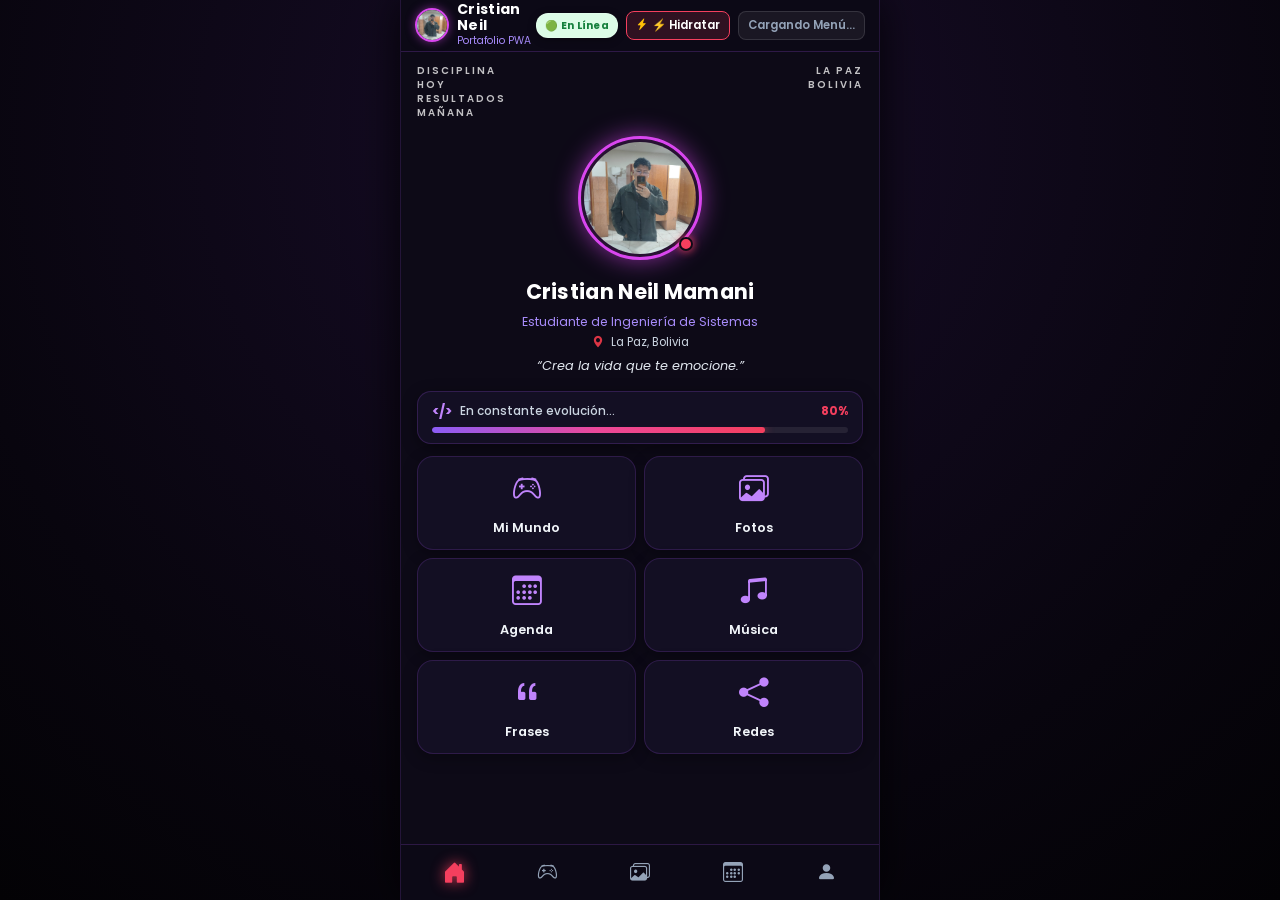
==== commit 9a1e56d9: "Add files via upload" ====
--- a/index.html
+++ b/index.html
@@ -3,21 +3,22 @@
 
 <head>
   <meta charset="UTF-8" />
-  <!-- METODO A: Configuración Viewport en <head> (Mandatorio para PWA - Guía Técnica Inge Miguel) -->
+  <!-- METODO A: Viewport Configuración PWA (Guía Técnica Inge Miguel) -->
   <meta name="viewport" content="width=device-width, initial-scale=1.0, maximum-scale=1.0, user-scalable=no" />
-  <title>Cristian Neil - Portafolio PWA Oficial</title>
-  <meta name="description" content="Presentación personal, pasatiempos, horario, videojuegos y contacto de Cristian Neil Mamani." />
-
-  <!-- METODO B: Detección por Script de JS (Guía Oficial PWA - inge Miguel) -->
+  <title>Cristian Neil Mamani • Portafolio PWA Oficial</title>
+  <meta name="description" content="Portafolio personal interactivo PWA de Cristian Neil Mamani: Mi Mundo, Fotos, Agenda, Música, Frases y Redes." />
+
+  <!-- METODO B: Detección por Script de JS (Guía Oficial PWA) -->
   <script>
     if (window.innerWidth <= 768 || /Android|iPhone|iPad/i.test(navigator.userAgent)) {
-      console.log("Dispositivo Móvil o Tablet Detectado: Cargando Modo PWA");
+      console.log("Dispositivo Móvil Detectado: Cargando experiencia PWA");
     }
   </script>
 
-  <!-- PWA Meta Tags & Manifest -->
+  <!-- PWA Meta Tags & Manifest (Guía Técnica Inge Miguel) -->
+  <link rel="manifest" href="manifest.json" />
   <link rel="manifest" href="manifest.webmanifest" />
-  <meta name="theme-color" content="#f97316" />
+  <meta name="theme-color" content="#0d0a17" />
   <meta name="mobile-web-app-capable" content="yes" />
   <meta name="apple-mobile-web-app-capable" content="yes" />
   <meta name="apple-mobile-web-app-status-bar-style" content="black-translucent" />
@@ -29,577 +30,972 @@
   <link rel="icon" type="image/png" sizes="16x16" href="icons/favicon-16.png" />
   <link rel="shortcut icon" href="icons/favicon-32.png" />
 
-  <!-- Fuentes e Iconos -->
+  <!-- Fuentes de Google: Poppins, Inter y Caveat -->
   <link rel="preconnect" href="https://fonts.googleapis.com" />
   <link rel="preconnect" href="https://fonts.gstatic.com" crossorigin />
-  <link href="https://fonts.googleapis.com/css2?family=Poppins:wght@300;400;500;600;700;800&display=swap" rel="stylesheet" />
+  <link href="https://fonts.googleapis.com/css2?family=Caveat:wght@600;700&family=Inter:wght@300;400;500;600;700&family=Poppins:wght@300;400;500;600;700;800&display=swap" rel="stylesheet" />
+  
+  <!-- Iconos Bootstrap -->
   <link href="https://cdn.jsdelivr.net/npm/bootstrap@5.3.3/dist/css/bootstrap.min.css" rel="stylesheet" />
   <link href="https://cdn.jsdelivr.net/npm/bootstrap-icons@1.11.3/font/bootstrap-icons.min.css" rel="stylesheet" />
-  
-  <!-- Estilos CSS con versión para evitar problemas de caché -->
-  <link rel="stylesheet" href="style.css?v=3.1" />
-  <link rel="stylesheet" href="css/style.css?v=3.1" />
-
-  <!-- jQuery & Script Principal -->
+
+  <!-- Hojas de Estilos -->
+  <link rel="stylesheet" href="style.css?v=7.0" />
+
+  <!-- jQuery y Scripts -->
   <script src="https://code.jquery.com/jquery-3.7.1.min.js"></script>
-  <script src="script.js?v=3.1" defer></script>
+  <script src="script.js?v=7.0" defer></script>
 </head>
 
 <body class="pwa-no-scrollbar">
 
-  <!-- CONTENEDOR PRINCIPAL ADAPTATIVO (MÓVIL, LAPTOP Y PC) -->
-  <div class="pwa-container">
-
-    <!-- CABECERA PRINCIPAL (Estilo Oficial con Acento Naranja) -->
-    <header>
-      <div class="header-brand-wrap d-flex align-items-center gap-2">
-        <img src="img/perfil.jpeg" alt="Avatar" class="header-avatar-thumb" width="38" height="38" style="width: 38px; height: 38px; border-radius: 50%; object-fit: cover; border: 2px solid #f97316; flex-shrink: 0;" />
-        <div>
-          <h2>Cristian Neil</h2>
-          <small style="color:#cbd5e1;">Portafolio PWA Oficial • UPDS</small>
+  <!-- CONTENEDOR PRINCIPAL PWA (SIN BORDES DE CELULAR FALSO NI RELOJ, ENFOCADO 100% EN LA APP) -->
+  <div class="pwa-app-wrapper pwa-container" id="pwaContainer">
+
+    <!-- ====================================================================
+         1. BARRA SUPERIOR GLOBAL PERSISTENTE EN CADA UNA DE LAS PÁGINAS
+         (CONTIENE EL BOTÓN DE HIDRATACIÓN Y ACCESO AL MENÚ EN TODO MOMENTO)
+         ==================================================================== -->
+    <header class="pwa-global-header">
+      <div class="header-left d-flex align-items-center gap-2">
+        <img src="img/perfil.jpeg" alt="Avatar" class="header-mini-avatar" onclick="abrirPanel('principal')" style="cursor: pointer;" />
+        <div class="header-text-info" onclick="abrirPanel('principal')" style="cursor: pointer;">
+          <h2 class="header-brand-name mb-0">Cristian Neil</h2>
+          <small class="header-brand-sub">Portafolio PWA</small>
         </div>
       </div>
 
-      <div class="d-flex align-items-center gap-2">
-        <!-- Botón Cambiar Tema -->
-        <button id="themeBtn" class="btn-theme-mini" title="Cambiar tema">
-          <i class="bi bi-moon-stars-fill" id="themeIcon"></i>
+      <div class="header-right d-flex align-items-center gap-2">
+        <!-- DETECTOR VISUAL DE ESTADO OFFLINE/ONLINE (SECCIÓN 6 GUÍA INGE MIGUEL) -->
+        <span id="estadoRed" class="badge-estado-red" title="Detector de red en tiempo real">🟢 En Línea</span>
+
+        <!-- BOTÓN OFICIAL DISPARADOR DE HIDRATACIÓN SSR (VISIBLE EN CADA PÁGINA) -->
+        <button id="btnHidratar" class="btn-global-hydrate" title="Presiona para Hidratar la interfaz">
+          <i class="bi bi-lightning-charge-fill text-warning"></i>
+          <span>⚡ Hidratar</span>
         </button>
 
-        <!-- Botón PWA Instalar -->
-        <button id="pwaInstallNavBtn" class="btn-pwa-badge d-none" title="Instalar Aplicación">
+        <!-- ESTRUCTURA SERVIDA ORIGINALMENTE PARA HIDRATACIÓN SSR -->
+        <div id="contenedorMenu" data-hidratado="false" class="d-inline-block">
+          <button id="btnPWA" class="btn-global-menu btn-estatico" title="Cargando Menú...">
+            Cargando Menú...
+          </button>
+        </div>
+
+        <!-- Botón PWA Instalar (disponible en prompt) -->
+        <button id="pwaInstallNavBtn" class="btn-global-install d-none" title="Instalar Aplicación">
           <i class="bi bi-download"></i>
-          <span>Instalar</span>
         </button>
-
-        <!-- Botón Menú Hamburguesa Oficial -->
-        <button class="menu-toggle" id="hamburgerBtn" title="Menú">☰</button>
       </div>
     </header>
 
-    <!-- MENÚ HAMBURGUESA DESPLEGABLE CON JQUERY SLIDETOGGLE -->
+    <!-- MENÚ HAMBURGUESA RÁPIDO DESPLEGABLE -->
     <nav class="nav-menu" id="navMenu">
+      <div class="p-2 border-bottom border-secondary mb-2 d-flex justify-content-between align-items-center">
+        <span class="small fw-bold text-gradient">Navegación Rápida PWA</span>
+        <button class="btn btn-sm btn-link text-light text-decoration-none" onclick="cerrarMenu()">✕</button>
+      </div>
       <ul>
-        <li><a href="javascript:void(0)" class="nav-menu-link" onclick="mostrarSeccion('inicio')">👤 Inicio / Perfil</a></li>
-        <li><a href="javascript:void(0)" class="nav-menu-link" onclick="mostrarSeccion('pasatiempos')">🎮 Pasatiempos</a></li>
-        <li><a href="javascript:void(0)" class="nav-menu-link" onclick="mostrarSeccion('intereses')">💡 Intereses</a></li>
-        <li><a href="javascript:void(0)" class="nav-menu-link" onclick="mostrarSeccion('horario')">📅 Horario Semanal</a></li>
-        <li><a href="javascript:void(0)" class="nav-menu-link" onclick="mostrarSeccion('juegos')">🕹️ Videojuegos</a></li>
-        <li><a href="javascript:void(0)" class="nav-menu-link" onclick="mostrarSeccion('musica')">🎵 Música</a></li>
-        <li><a href="javascript:void(0)" class="nav-menu-link" onclick="mostrarSeccion('frases')">💬 Frases</a></li>
-        <li><a href="javascript:void(0)" class="nav-menu-link" onclick="mostrarSeccion('filtros')">🔍 Filtro de 3 Capas</a></li>
-        <li><a href="javascript:void(0)" class="nav-menu-link" onclick="mostrarSeccion('contacto')">✉️ Formulario de Contacto</a></li>
+        <li><a href="javascript:void(0)" onclick="abrirPanel('principal')"><i class="bi bi-house-door-fill text-danger me-2"></i>Inicio / Principal</a></li>
+        <li><a href="javascript:void(0)" onclick="abrirPanel('mi-mundo')"><i class="bi bi-controller text-primary me-2"></i>Mi Mundo (Lenguajes, Anime & Juegos)</a></li>
+        <li><a href="javascript:void(0)" onclick="abrirPanel('fotos')"><i class="bi bi-images text-danger me-2"></i>Fotos / Galería Real</a></li>
+        <li><a href="javascript:void(0)" onclick="abrirPanel('agenda')"><i class="bi bi-calendar3 text-warning me-2"></i>Agenda & Horarios (Modo Lista)</a></li>
+        <li><a href="javascript:void(0)" onclick="abrirPanel('musica')"><i class="bi bi-youtube text-danger me-2"></i>Música (Videos YouTube)</a></li>
+        <li><a href="javascript:void(0)" onclick="abrirPanel('frases')"><i class="bi bi-quote text-secondary me-2"></i>Frases (Imágenes de Frases)</a></li>
+        <li><a href="javascript:void(0)" onclick="abrirPanel('redes')"><i class="bi bi-share-fill text-success me-2"></i>Redes & Contacto</a></li>
+        <li class="border-top border-secondary pt-2 mt-1"><a href="diagnostico.html" target="_blank"><i class="bi bi-shield-check text-warning me-2"></i>Diagnóstico PWA & DOM (Inge Miguel)</a></li>
       </ul>
     </nav>
 
-    <!-- FILA DE BOTONES HORIZONTAL MINIMALISTA (ACCIONES DIRECTAS) -->
-    <div class="pwa-button-bar-wrap">
-      <div class="pwa-button-bar">
-        <button class="pwa-btn-pill active" data-seccion="inicio" onclick="mostrarSeccion('inicio')">
-          <i class="bi bi-person-fill"></i> Perfil
-        </button>
-        <button class="pwa-btn-pill" data-seccion="pasatiempos" onclick="mostrarSeccion('pasatiempos')">
-          <i class="bi bi-controller"></i> Pasatiempos
-        </button>
-        <button class="pwa-btn-pill" data-seccion="intereses" onclick="mostrarSeccion('intereses')">
-          <i class="bi bi-lightbulb-fill"></i> Intereses
-        </button>
-        <button class="pwa-btn-pill" data-seccion="horario" onclick="mostrarSeccion('horario')">
-          <i class="bi bi-clock-fill"></i> Horario
-        </button>
-        <button class="pwa-btn-pill" data-seccion="juegos" onclick="mostrarSeccion('juegos')">
-          <i class="bi bi-joystick"></i> Juegos
-        </button>
-        <button class="pwa-btn-pill" data-seccion="musica" onclick="mostrarSeccion('musica')">
-          <i class="bi bi-music-note-beamed"></i> Música
-        </button>
-        <button class="pwa-btn-pill" data-seccion="frases" onclick="mostrarSeccion('frases')">
-          <i class="bi bi-chat-quote-fill"></i> Frases
-        </button>
-        <button class="pwa-btn-pill" data-seccion="filtros" onclick="mostrarSeccion('filtros')">
-          <i class="bi bi-funnel-fill"></i> Filtro UPDS
-        </button>
-        <button class="pwa-btn-pill" data-seccion="contacto" onclick="mostrarSeccion('contacto')">
-          <i class="bi bi-envelope-fill"></i> Contacto
-        </button>
-      </div>
-    </div>
-
-    <!-- CUERPO PRINCIPAL (VISTAS MINIMALISTAS RESPONSIVAS SIN SCROLLBAR) -->
-    <main class="pwa-viewport-body">
-
-      <!-- 1. SECCIÓN: INICIO / PERFIL (ADAPTABLE: MÓVIL, LAPTOP Y PC) -->
-      <section class="pwa-section-view active" id="sec-inicio">
-        <div class="minimal-card profile-responsive-card">
-          <div class="row align-items-center g-4">
-            <!-- Columna Izquierda: Avatar y Datos Rápidos -->
-            <div class="col-md-5 text-center">
-              <div class="avatar-glow-wrap mb-2" style="width: 120px; height: 120px; max-width: 120px; max-height: 120px; margin: 0 auto; position: relative;">
-                <img id="mainProfileAvatar" src="img/perfil.jpeg" alt="Cristian Neil" class="avatar-glow-img" width="120" height="120" style="width: 120px; height: 120px; max-width: 120px; max-height: 120px; border-radius: 50%; object-fit: cover; display: block; border: 3px solid #f97316; box-shadow: 0 0 20px rgba(249, 115, 22, 0.4);" />
-                <span class="avatar-status-badge" title="Activo"></span>
-              </div>
-
-              <!-- Mini Selector de Fotos del Perfil -->
-              <div class="d-flex justify-content-center gap-1 my-2">
-                <img src="img/perfil.jpeg" alt="Foto 1" class="mini-thumb-photo active" onclick="cambiarFotoPerfil('img/perfil.jpeg')" title="Foto Perfil" />
-                <img src="img/tatto.jpeg" alt="Foto 2" class="mini-thumb-photo" onclick="cambiarFotoPerfil('img/tatto.jpeg')" title="Tatuaje" />
-                <img src="img/cup.jpeg" alt="Foto 3" class="mini-thumb-photo" onclick="cambiarFotoPerfil('img/cup.jpeg')" title="Café" />
-                <img src="img/travel.jpeg" alt="Foto 4" class="mini-thumb-photo" onclick="cambiarFotoPerfil('img/travel.jpeg')" title="Viaje" />
-                <img src="img/girl.jpeg" alt="Foto 5" class="mini-thumb-photo" onclick="cambiarFotoPerfil('img/girl.jpeg')" title="Foto 5" />
-              </div>
-
-              <h3 class="profile-title">Cristian Neil Mamani</h3>
-              <p class="profile-subtitle">Ingeniería de Sistemas &bull; UPDS La Paz</p>
-
-              <!-- Redes Sociales Directas -->
-              <div class="social-btn-row mt-2">
-                <a href="https://github.com/cristianmamani282-cloud" target="_blank" rel="noopener noreferrer" class="btn-social github" title="GitHub">
-                  <i class="bi bi-github"></i>
+    <!-- ====================================================================
+         2. CUERPO DE PANELES (SIN SCROLLBARS DE VENTANA / NAVEGACIÓN INSTANTÁNEA)
+         ==================================================================== -->
+    <main class="pwa-main-viewport">
+
+      <!-- ====================================================================
+           A. PANTALLA PRINCIPAL (HOME SCREEN CON AVATAR NEON Y 6 ACCIONES)
+           ==================================================================== -->
+      <section class="pwa-screen-panel active" id="panel-principal">
+        
+        <!-- Hero Header con Gráfico Sunset de La Paz -->
+        <div class="hero-dusk-banner">
+          <div class="hero-top-meta d-flex justify-content-between">
+            <div class="meta-motto">
+              <span>DISCIPLINA</span>
+              <span>HOY</span>
+              <span>RESULTADOS</span>
+              <span>MAÑANA</span>
+            </div>
+            <div class="meta-location text-end">
+              <span>LA PAZ</span>
+              <span>BOLIVIA</span>
+            </div>
+          </div>
+
+          <!-- Avatar Circular con Anillo Neón Magenta -->
+          <div class="avatar-neon-wrap">
+            <div class="avatar-glow-ring">
+              <img id="mainHeroAvatar" src="img/perfil.jpeg" alt="Cristian Neil Mamani" class="avatar-hero-img" />
+              <span class="avatar-neon-dot" title="En línea"></span>
+            </div>
+          </div>
+        </div>
+
+        <!-- Información del Perfil -->
+        <div class="hero-profile-info text-center px-3 pt-2">
+          <h1 class="hero-name">Cristian Neil Mamani</h1>
+          <p class="hero-title">Estudiante de Ingeniería de Sistemas</p>
+          <div class="hero-badge-location">
+            <i class="bi bi-geo-alt-fill text-danger me-1"></i> La Paz, Bolivia
+          </div>
+          <p class="hero-quote">“Crea la vida que te emocione.”</p>
+        </div>
+
+        <!-- Barra de Progreso / En Constante Evolución -->
+        <div class="progress-pill-card mx-3 my-2">
+          <div class="d-flex align-items-center justify-content-between mb-1">
+            <div class="d-flex align-items-center gap-2">
+              <span class="code-symbol-purple">&lt;/&gt;</span>
+              <span class="progress-label">En constante evolución...</span>
+            </div>
+            <span class="progress-value">80%</span>
+          </div>
+          <div class="progress-track-bg">
+            <div class="progress-track-fill" style="width: 80%;"></div>
+          </div>
+        </div>
+
+        <!-- Cuadrícula de 6 Botones de Acción (Grid 2x3 del Mockup) -->
+        <div class="actions-grid-wrap px-3 pt-1 pb-4">
+          <div class="row g-2">
+            <!-- 1. Mi Mundo -->
+            <div class="col-6">
+              <div class="action-card-tile" data-target-panel="mi-mundo" onclick="abrirPanel('mi-mundo')">
+                <i class="bi bi-controller action-card-icon"></i>
+                <span class="action-card-text">Mi Mundo</span>
+              </div>
+            </div>
+            <!-- 2. Fotos -->
+            <div class="col-6">
+              <div class="action-card-tile" data-target-panel="fotos" onclick="abrirPanel('fotos')">
+                <i class="bi bi-images action-card-icon"></i>
+                <span class="action-card-text">Fotos</span>
+              </div>
+            </div>
+            <!-- 3. Agenda -->
+            <div class="col-6">
+              <div class="action-card-tile" data-target-panel="agenda" onclick="abrirPanel('agenda')">
+                <i class="bi bi-calendar3 action-card-icon"></i>
+                <span class="action-card-text">Agenda</span>
+              </div>
+            </div>
+            <!-- 4. Música -->
+            <div class="col-6">
+              <div class="action-card-tile" data-target-panel="musica" onclick="abrirPanel('musica')">
+                <i class="bi bi-music-note-beamed action-card-icon"></i>
+                <span class="action-card-text">Música</span>
+              </div>
+            </div>
+            <!-- 5. Frases -->
+            <div class="col-6">
+              <div class="action-card-tile" data-target-panel="frases" onclick="abrirPanel('frases')">
+                <i class="bi bi-quote action-card-icon"></i>
+                <span class="action-card-text">Frases</span>
+              </div>
+            </div>
+            <!-- 6. Redes -->
+            <div class="col-6">
+              <div class="action-card-tile" data-target-panel="redes" onclick="abrirPanel('redes')">
+                <i class="bi bi-share-fill action-card-icon"></i>
+                <span class="action-card-text">Redes</span>
+              </div>
+            </div>
+          </div>
+        </div>
+
+      </section>
+
+
+      <!-- ====================================================================
+           B. PANEL 1: MI MUNDO (TECNOLOGÍAS, JUEGOS, ANIME Y PASATIEMPOS)
+           ==================================================================== -->
+      <section class="pwa-screen-panel" id="panel-mi-mundo">
+        <div class="panel-inner-content p-3">
+
+          <!-- Cabecera de Panel -->
+          <div class="panel-header-bar">
+            <button class="btn-panel-back" onclick="volverInicio()" title="Volver a Inicio">
+              <i class="bi bi-chevron-left"></i>
+            </button>
+            <div class="panel-title-group text-center">
+              <i class="bi bi-controller panel-header-icon"></i>
+              <h2 class="panel-heading">Mi Mundo</h2>
+              <small class="panel-subheading">Cosas que me apasionan e inspiran.</small>
+            </div>
+            <div style="width: 32px;"></div>
+          </div>
+
+          <!-- Botones Rápidos de Categorías (Cuadrícula 6 ítems con Delegación Event Bubbling) -->
+          <div class="category-grid-3x3 my-3">
+            <div class="category-box-item" data-subtab="tecnologias" onclick="cambiarSubTabMundo('tecnologias')">
+              <i class="bi bi-code-slash text-info"></i>
+              <span>Tecnologías</span>
+            </div>
+            <div class="category-box-item" data-subtab="juegos" onclick="cambiarSubTabMundo('juegos')">
+              <i class="bi bi-controller text-danger"></i>
+              <span>Videojuegos</span>
+            </div>
+            <div class="category-box-item" data-subtab="anime" onclick="cambiarSubTabMundo('anime')">
+              <i class="bi bi-fire text-warning"></i>
+              <span>Anime</span>
+            </div>
+            <div class="category-box-item" data-subtab="pasatiempos" onclick="cambiarSubTabMundo('pasatiempos')">
+              <i class="bi bi-lightning-charge text-success"></i>
+              <span>Pasatiempos</span>
+            </div>
+            <div class="category-box-item" data-panel="fotos" onclick="abrirPanel('fotos')">
+              <i class="bi bi-camera text-primary"></i>
+              <span>Fotografías</span>
+            </div>
+            <div class="category-box-item" data-panel="musica" onclick="abrirPanel('musica')">
+              <i class="bi bi-music-note-beamed text-purple"></i>
+              <span>Música</span>
+            </div>
+          </div>
+
+          <!-- Pestañas de Filtro (Tecnologías, Videojuegos, Anime, Pasatiempos) -->
+          <div class="pill-tabs-bar mb-3">
+            <button class="pill-tab-btn active" data-tab="tecnologias" onclick="cambiarSubTabMundo('tecnologias')">Tecnologías</button>
+            <button class="pill-tab-btn" data-tab="juegos" onclick="cambiarSubTabMundo('juegos')">Videojuegos</button>
+            <button class="pill-tab-btn" data-tab="anime" onclick="cambiarSubTabMundo('anime')">Anime</button>
+            <button class="pill-tab-btn" data-tab="pasatiempos" onclick="cambiarSubTabMundo('pasatiempos')">Pasatiempos</button>
+          </div>
+
+          <!-- 1. VISTA: TECNOLOGÍAS (LENGUAJES QUE USAMOS) -->
+          <div id="subtab-tecnologias" class="subtab-view active">
+            <h5 class="section-sub-title mb-2">💻 Lenguajes & Tecnologías</h5>
+            <div class="d-flex flex-column gap-2 mb-3">
+              <div class="tech-lang-card">
+                <div class="d-flex align-items-center gap-3">
+                  <span class="tech-badge-icon html"><i class="bi bi-filetype-html"></i></span>
+                  <div>
+                    <h6 class="mb-0 fw-bold">HTML5 & PWA</h6>
+                    <small class="text-secondary">Estructuración semántica web moderna, Service Workers y capacidades Offline.</small>
+                  </div>
+                </div>
+              </div>
+              <div class="tech-lang-card">
+                <div class="d-flex align-items-center gap-3">
+                  <span class="tech-badge-icon css"><i class="bi bi-filetype-css"></i></span>
+                  <div>
+                    <h6 class="mb-0 fw-bold">CSS3 & Neón Synthwave</h6>
+                    <small class="text-secondary">Flexbox, CSS Grid, animaciones fluidas, efectos neón y diseño sin scrollbar.</small>
+                  </div>
+                </div>
+              </div>
+              <div class="tech-lang-card">
+                <div class="d-flex align-items-center gap-3">
+                  <span class="tech-badge-icon js"><i class="bi bi-filetype-js"></i></span>
+                  <div>
+                    <h6 class="mb-0 fw-bold">JavaScript (ES6+) & jQuery</h6>
+                    <small class="text-secondary">Manipulación reactiva del DOM, hidratación SSR, prevención de fugas y asincronía.</small>
+                  </div>
+                </div>
+              </div>
+              <div class="tech-lang-card">
+                <div class="d-flex align-items-center gap-3">
+                  <span class="tech-badge-icon php"><i class="bi bi-filetype-php"></i></span>
+                  <div>
+                    <h6 class="mb-0 fw-bold">PHP</h6>
+                    <small class="text-secondary">Lógica de servidor backend, procesamiento de peticiones y control de sesiones.</small>
+                  </div>
+                </div>
+              </div>
+              <div class="tech-lang-card">
+                <div class="d-flex align-items-center gap-3">
+                  <span class="tech-badge-icon python"><i class="bi bi-filetype-py"></i></span>
+                  <div>
+                    <h6 class="mb-0 fw-bold">Python</h6>
+                    <small class="text-secondary">Algoritmia, automatización de tareas y desarrollo de proyectos de Inteligencia Artificial.</small>
+                  </div>
+                </div>
+              </div>
+              <div class="tech-lang-card">
+                <div class="d-flex align-items-center gap-3">
+                  <span class="tech-badge-icon sql"><i class="bi bi-database-fill"></i></span>
+                  <div>
+                    <h6 class="mb-0 fw-bold">SQL (MySQL & PostgreSQL)</h6>
+                    <small class="text-secondary">Modelado de bases de datos relacionales, consultas complejas e integridad de datos.</small>
+                  </div>
+                </div>
+              </div>
+              <div class="tech-lang-card">
+                <div class="d-flex align-items-center gap-3">
+                  <span class="tech-badge-icon java"><i class="bi bi-file-code-fill"></i></span>
+                  <div>
+                    <h6 class="mb-0 fw-bold">C# & Java</h6>
+                    <small class="text-secondary">Programación Orientada a Objetos, estructuras de datos y software de escritorio.</small>
+                  </div>
+                </div>
+              </div>
+            </div>
+          </div>
+
+          <!-- 2. VISTA: VIDEOJUEGOS CON DESCRIPCIONES COMPLETAS -->
+          <div id="subtab-juegos" class="subtab-view">
+            <h5 class="section-sub-title mb-2">🎮 Juegos Favoritos & Mi Experiencia</h5>
+            <div class="d-flex flex-column gap-3 mb-3">
+              <!-- Minecraft -->
+              <div class="game-full-detail-card">
+                <div class="d-flex gap-3 align-items-start">
+                  <img src="juegos/minecraft.webp" alt="Minecraft" class="game-card-cover" />
+                  <div class="flex-grow-1">
+                    <div class="d-flex justify-content-between align-items-center">
+                      <h6 class="mb-0 fw-bold text-light">Minecraft</h6>
+                      <span class="badge bg-success-subtle text-success small">Sandbox</span>
+                    </div>
+                    <small class="text-secondary d-block mt-1">Supervivencia infinita & Construcción</small>
+                    <p class="game-desc-body mt-2 mb-0">
+                      Lo juego desde niño y es uno de los juegos que más horas jugué en mi vida. Me apasiona construir y explorar mundos infinitos.
+                    </p>
+                  </div>
+                </div>
+              </div>
+
+              <!-- Grand Theft Auto (GTA V) -->
+              <div class="game-full-detail-card">
+                <div class="d-flex gap-3 align-items-start">
+                  <img src="juegos/gta.jpg" alt="GTA V" class="game-card-cover" />
+                  <div class="flex-grow-1">
+                    <div class="d-flex justify-content-between align-items-center">
+                      <h6 class="mb-0 fw-bold text-light">Grand Theft Auto (GTA)</h6>
+                      <span class="badge bg-warning-subtle text-warning small">Acción & Mundo Abierto</span>
+                    </div>
+                    <small class="text-secondary d-block mt-1">Los Santos & Multijugador</small>
+                    <p class="game-desc-body mt-2 mb-0">
+                      Uno de mis juegos favoritos por el hecho de jugarlo con muchos amigos y poder conocer más amigos en ese juego a través de misiones en línea.
+                    </p>
+                  </div>
+                </div>
+              </div>
+
+              <!-- EA Sports FC -->
+              <div class="game-full-detail-card">
+                <div class="d-flex gap-3 align-items-start">
+                  <img src="juegos/fc.jpg" alt="EA Sports FC" class="game-card-cover" />
+                  <div class="flex-grow-1">
+                    <div class="d-flex justify-content-between align-items-center">
+                      <h6 class="mb-0 fw-bold text-light">EA Sports FC</h6>
+                      <span class="badge bg-info-subtle text-info small">Deportes & Fútbol</span>
+                    </div>
+                    <small class="text-secondary d-block mt-1">Simulación Competitiva</small>
+                    <p class="game-desc-body mt-2 mb-0">
+                      Juego de fútbol que se volvió mi favorito porque lo jugamos mucho con mis familiares en línea o ya sea en consola compartiendo momentos competitivos.
+                    </p>
+                  </div>
+                </div>
+              </div>
+
+              <!-- Tekken 7 -->
+              <div class="game-full-detail-card">
+                <div class="d-flex gap-3 align-items-start">
+                  <img src="juegos/tekken7.jpg" alt="Tekken 7" class="game-card-cover" />
+                  <div class="flex-grow-1">
+                    <div class="d-flex justify-content-between align-items-center">
+                      <h6 class="mb-0 fw-bold text-light">Tekken 7</h6>
+                      <span class="badge bg-danger-subtle text-danger small">Lucha & Arcade</span>
+                    </div>
+                    <small class="text-secondary d-block mt-1">Combate Marcial 3D</small>
+                    <p class="game-desc-body mt-2 mb-0">
+                      Uno de los juegos de pelea que más jugué desde las épocas del tilín con el mítico Tekken Tag Tournament y combates marciales intensos.
+                    </p>
+                  </div>
+                </div>
+              </div>
+
+              <!-- The Binding of Isaac: Rebirth -->
+              <div class="game-full-detail-card">
+                <div class="d-flex gap-3 align-items-start">
+                  <img src="juegos/the-binding-of-isaac-rebirth.jpg" alt="The Binding of Isaac" class="game-card-cover" />
+                  <div class="flex-grow-1">
+                    <div class="d-flex justify-content-between align-items-center">
+                      <h6 class="mb-0 fw-bold text-light">The Binding of Isaac: Rebirth</h6>
+                      <span class="badge bg-danger-subtle text-danger small">Roguelike & Mazmorras</span>
+                    </div>
+                    <small class="text-secondary d-block mt-1">Sinergias & Desafío</small>
+                    <p class="game-desc-body mt-2 mb-0">
+                      Juego roguelike oscuro que me encanta por su dificultad implacable, desbloqueables infinitos y sinergias sorprendentes de objetos.
+                    </p>
+                  </div>
+                </div>
+              </div>
+            </div>
+          </div>
+
+          <!-- 3. VISTA: ANIME (DRAGON BALL Z, DR STONE, ONE PUNCH MAN, RAGNAROK, ATAQUE A LOS TITANES) -->
+          <div id="subtab-anime" class="subtab-view">
+            <h5 class="section-sub-title mb-2">🔥 Animes Favoritos</h5>
+            <div class="d-flex flex-column gap-3 mb-3">
+              <!-- Dragon Ball Z -->
+              <div class="anime-detail-card">
+                <div class="d-flex align-items-center gap-2 mb-1">
+                  <i class="bi bi-lightning-fill text-warning fs-5"></i>
+                  <h6 class="mb-0 fw-bold text-light">Dragon Ball Z</h6>
+                  <span class="badge bg-warning-subtle text-warning ms-auto small">Shonen Legendario</span>
+                </div>
+                <p class="anime-desc-text mb-0">
+                  La legendaria obra maestra de Akira Toriyama. Guerreros Z, batallas intergalácticas, transformaciones de Super Saiyajin y la eterna lección de romper límites y entrenar duro.
+                </p>
+              </div>
+
+              <!-- Dr. Stone -->
+              <div class="anime-detail-card">
+                <div class="d-flex align-items-center gap-2 mb-1">
+                  <i class="bi bi-flask-fill text-success fs-5"></i>
+                  <h6 class="mb-0 fw-bold text-light">Dr. Stone</h6>
+                  <span class="badge bg-success-subtle text-success ms-auto small">Ciencia & Supervivencia</span>
+                </div>
+                <p class="anime-desc-text mb-0">
+                  Senku Ishigami despertando en un mundo petrificado tras miles de años. Utiliza la ciencia pura, la química y la ingeniería para reconstruir dos millones de años de civilización humana.
+                </p>
+              </div>
+
+              <!-- One Punch Man -->
+              <div class="anime-detail-card">
+                <div class="d-flex align-items-center gap-2 mb-1">
+                  <i class="bi bi-hand-index-thumb-fill text-danger fs-5"></i>
+                  <h6 class="mb-0 fw-bold text-light">One Punch Man</h6>
+                  <span class="badge bg-danger-subtle text-danger ms-auto small">Acción & Fuerza Absoluta</span>
+                </div>
+                <p class="anime-desc-text mb-0">
+                  Saitama, un héroe ordinario que entrenó tan implacablemente que puede derrotar a cualquier enemigo colosal de un solo golpe. Combates espectaculares y una divertida búsqueda de emoción.
+                </p>
+              </div>
+
+              <!-- Record of Ragnarok -->
+              <div class="anime-detail-card">
+                <div class="d-flex align-items-center gap-2 mb-1">
+                  <i class="bi bi-shield-shaded text-info fs-5"></i>
+                  <h6 class="mb-0 fw-bold text-light">Record of Ragnarok (Shuumatsu no Valkyrie)</h6>
+                  <span class="badge bg-info-subtle text-info ms-auto small">Torneo Divino</span>
+                </div>
+                <p class="anime-desc-text mb-0">
+                  El torneo definitivo donde 13 dioses supremos y 13 humanos legendarios (como Adán, Sasaki Kojiro y Buda) luchan en duelos a muerte por el destino y la supervivencia de la humanidad.
+                </p>
+              </div>
+
+              <!-- Ataque a los Titanes -->
+              <div class="anime-detail-card">
+                <div class="d-flex align-items-center gap-2 mb-1">
+                  <i class="bi bi-swords text-secondary fs-5"></i>
+                  <h6 class="mb-0 fw-bold text-light">Ataque a los Titanes (Shingeki no Kyojin)</h6>
+                  <span class="badge bg-secondary-subtle text-light ms-auto small">Muros & Libertad</span>
+                </div>
+                <p class="anime-desc-text mb-0">
+                  Eren Jaeger y el Cuerpo de Exploración luchando por la libertad de la humanidad más allá de las murallas frente a la amenaza de los titanes y los secretos oscuros del mundo.
+                </p>
+              </div>
+            </div>
+          </div>
+
+          <!-- 4. VISTA: PASATIEMPOS (EN VEZ DE DEPORTE) -->
+          <div id="subtab-pasatiempos" class="subtab-view">
+            <h5 class="section-sub-title mb-2">⚡ Mis Pasatiempos Principales</h5>
+            <div class="d-flex flex-column gap-2 mb-3">
+              <div class="category-detail-card">
+                <i class="bi bi-activity text-danger fs-3 me-3"></i>
+                <div>
+                  <h6 class="mb-1 fw-bold text-light">Entrenar en el GYM & PowerLifting</h6>
+                  <small class="text-secondary">El entrenamiento se volvió una parte fundamental de mi día a día. Es algo a lo que le agarré gusto, me despeja la mente y me relaja, siendo una vía de escape junto con la música.</small>
+                </div>
+              </div>
+              <div class="category-detail-card">
+                <i class="bi bi-controller text-info fs-3 me-3"></i>
+                <div>
+                  <h6 class="mb-1 fw-bold text-light">Jugar Videojuegos en Línea</h6>
+                  <small class="text-secondary">Me gusta jugar juegos en línea con amigos para poder distraerme y pasar el rato. Como ellos son de otros países, me ayuda a practicar inglés y divertirme en equipo.</small>
+                </div>
+              </div>
+              <div class="category-detail-card">
+                <i class="bi bi-headphones text-success fs-3 me-3"></i>
+                <div>
+                  <h6 class="mb-1 fw-bold text-light">Escuchar Música</h6>
+                  <small class="text-secondary">Mi pasatiempo más común para despejar la mente y poder relajarme en días pesados o complicados, acompañando cada momento de estudio y entrenamiento.</small>
+                </div>
+              </div>
+            </div>
+          </div>
+
+        </div>
+      </section>
+
+
+      <!-- ====================================================================
+           C. PANEL 2: FOTOS (GALERÍA VERTICAL ÚNICAMENTE CON LAS FOTOS REALES)
+           ==================================================================== -->
+      <section class="pwa-screen-panel" id="panel-fotos">
+        <div class="panel-inner-content p-3">
+
+          <!-- Cabecera de Panel -->
+          <div class="panel-header-bar">
+            <button class="btn-panel-back" onclick="volverInicio()" title="Volver a Inicio">
+              <i class="bi bi-chevron-left"></i>
+            </button>
+            <div class="panel-title-group text-center">
+              <i class="bi bi-images panel-header-icon"></i>
+              <h2 class="panel-heading">Fotos</h2>
+              <small class="panel-subheading">Momentos que cuentan.</small>
+            </div>
+            <div style="width: 32px;"></div>
+          </div>
+
+          <!-- Tarjeta Carrusel de Fotos Reales -->
+          <div class="photo-showcase-card mt-3">
+            <div class="photo-display-frame">
+              <img id="carouselMainPhoto" src="img/perfil.jpeg" alt="Fotografía Real" class="photo-main-img" />
+              
+              <!-- Botones Flechas Laterales -->
+              <button class="photo-arrow-btn left" onclick="cambiarFotoSlider(-1)" aria-label="Foto anterior">
+                <i class="bi bi-chevron-left"></i>
+              </button>
+              <button class="photo-arrow-btn right" onclick="cambiarFotoSlider(1)" aria-label="Siguiente foto">
+                <i class="bi bi-chevron-right"></i>
+              </button>
+
+              <!-- Paginación de Puntos (5 Fotos Reales) -->
+              <div class="photo-dots-bar" id="photoDotsBar">
+                <span class="photo-dot active" onclick="irAFoto(0)"></span>
+                <span class="photo-dot" onclick="irAFoto(1)"></span>
+                <span class="photo-dot" onclick="irAFoto(2)"></span>
+                <span class="photo-dot" onclick="irAFoto(3)"></span>
+                <span class="photo-dot" onclick="irAFoto(4)"></span>
+              </div>
+            </div>
+
+            <!-- Pie de Foto Dinámico -->
+            <div class="photo-caption-box text-start px-3 py-2">
+              <h4 id="photoCaptionTitle" class="photo-caption-title mb-0">Mi Perfil Oficial</h4>
+              <p id="photoCaptionSub" class="photo-caption-sub mb-0">Fotografía de presentación de Cristian Neil Mamani.</p>
+            </div>
+          </div>
+
+          <!-- Mini Selector de Galería (Únicamente Fotos Reales Existentes) -->
+          <div class="d-flex justify-content-center gap-2 mt-3 overflow-auto py-1">
+            <img src="img/perfil.jpeg" alt="Perfil" class="thumb-mini-slide active" onclick="irAFoto(0)" title="Perfil" />
+            <img src="img/cup.jpeg" alt="Café" class="thumb-mini-slide" onclick="irAFoto(1)" title="Café & Enfoque" />
+            <img src="img/girl.jpeg" alt="Especial" class="thumb-mini-slide" onclick="irAFoto(2)" title="Momentos Especiales" />
+            <img src="img/travel.jpeg" alt="Viaje" class="thumb-mini-slide" onclick="irAFoto(3)" title="Viajes" />
+            <img src="img/tatto.jpeg" alt="Tatuaje" class="thumb-mini-slide" onclick="irAFoto(4)" title="Estilo & Arte" />
+          </div>
+
+        </div>
+      </section>
+
+
+      <!-- ====================================================================
+           D. PANEL 3: AGENDA (RUTINA, HORARIOS & PROGRESO)
+           ==================================================================== -->
+      <section class="pwa-screen-panel" id="panel-agenda">
+        <div class="panel-inner-content p-3">
+
+          <!-- Cabecera de Panel -->
+          <div class="panel-header-bar">
+            <button class="btn-panel-back" onclick="volverInicio()" title="Volver a Inicio">
+              <i class="bi bi-chevron-left"></i>
+            </button>
+            <div class="panel-title-group text-center">
+              <i class="bi bi-calendar3 panel-header-icon"></i>
+              <h2 class="panel-heading">Agenda</h2>
+              <small class="panel-subheading">Mi rutina, mi progreso.</small>
+            </div>
+            <div style="width: 32px;"></div>
+          </div>
+
+          <!-- Píldoras Horizontales de Días de la Semana con opción Todos -->
+          <div class="agenda-days-bar my-3">
+            <button class="agenda-day-pill" data-day="todos" onclick="filtrarDiaAgenda('todos')">Todos</button>
+            <button class="agenda-day-pill active" data-day="lun" onclick="filtrarDiaAgenda('lun')">Lun</button>
+            <button class="agenda-day-pill" data-day="mar" onclick="filtrarDiaAgenda('mar')">Mar</button>
+            <button class="agenda-day-pill" data-day="mie" onclick="filtrarDiaAgenda('mie')">Mié</button>
+            <button class="agenda-day-pill" data-day="jue" onclick="filtrarDiaAgenda('jue')">Jue</button>
+            <button class="agenda-day-pill" data-day="vie" onclick="filtrarDiaAgenda('vie')">Vie</button>
+            <button class="agenda-day-pill" data-day="sab" onclick="filtrarDiaAgenda('sab')">Sáb</button>
+            <button class="agenda-day-pill" data-day="dom" onclick="filtrarDiaAgenda('dom')">Dom</button>
+          </div>
+
+          <!-- Cabecera de Estado del Listado -->
+          <div class="d-flex justify-content-between align-items-center mb-2 px-1">
+            <span class="small fw-bold text-light" id="agendaDiaTitulo">
+              <i class="bi bi-calendar2-week text-danger me-1"></i> Rutina: Lunes
+            </span>
+            <span class="badge bg-dark border border-secondary text-secondary small" id="agendaCountBadge">3 actividades</span>
+          </div>
+
+          <!-- Contenedor en Modo Lista de Actividades -->
+          <div id="agendaTimelineList" class="agenda-list-container mb-3">
+            <!-- Se genera dinámicamente en formato de tarjetas de lista -->
+          </div>
+
+          <!-- Tarjeta Gráfica con Cita de la Agenda -->
+          <div class="agenda-quote-banner p-3 text-center">
+            <p class="mb-0 fs-6 fw-semibold text-light">
+              " Organización hoy,<br />libertad mañana. "
+            </p>
+          </div>
+
+        </div>
+      </section>
+
+
+      <!-- ====================================================================
+           E. PANEL 4: MÚSICA (VIDEOS DE YOUTUBE EN FORMATO DE LISTA)
+           ==================================================================== -->
+      <section class="pwa-screen-panel" id="panel-musica">
+        <div class="panel-inner-content p-3">
+
+          <!-- Cabecera de Panel -->
+          <div class="panel-header-bar">
+            <button class="btn-panel-back" onclick="volverInicio()" title="Volver a Inicio">
+              <i class="bi bi-chevron-left"></i>
+            </button>
+            <div class="panel-title-group text-center">
+              <i class="bi bi-youtube panel-header-icon text-danger"></i>
+              <h2 class="panel-heading">Música Favorita</h2>
+              <small class="panel-subheading">Videos de YouTube & Playlists.</small>
+            </div>
+            <div style="width: 32px;"></div>
+          </div>
+
+          <!-- Formato de Lista de Videos de YouTube y Spotify -->
+          <div class="youtube-music-list-wrap mt-3 d-flex flex-column gap-3 mb-4">
+            
+            <!-- 1. José Madero - Postales Desde el Fin Del Mundo -->
+            <div class="youtube-list-card">
+              <a href="https://www.youtube.com/watch?v=4TnoY0MBm48" target="_blank" rel="noopener noreferrer" class="youtube-card-link">
+                <div class="youtube-thumb-box">
+                  <img src="https://img.youtube.com/vi/4TnoY0MBm48/hqdefault.jpg" alt="José Madero" class="youtube-thumb-img" />
+                  <div class="youtube-play-btn"><i class="bi bi-play-fill"></i></div>
+                </div>
+                <div class="youtube-card-info flex-grow-1">
+                  <span class="badge bg-danger-subtle text-danger small mb-1"><i class="bi bi-youtube me-1"></i>YouTube</span>
+                  <h6 class="mb-0 fw-bold text-light">Postales Desde el Fin Del Mundo</h6>
+                  <small class="text-secondary">José Madero</small>
+                </div>
+                <i class="bi bi-box-arrow-up-right text-secondary small me-2"></i>
+              </a>
+            </div>
+
+            <!-- 2. DUKI, Myke Towers - Nueva Era -->
+            <div class="youtube-list-card">
+              <a href="https://www.youtube.com/watch?v=wgvqiH7iCRo" target="_blank" rel="noopener noreferrer" class="youtube-card-link">
+                <div class="youtube-thumb-box">
+                  <img src="https://img.youtube.com/vi/wgvqiH7iCRo/hqdefault.jpg" alt="DUKI, Myke Towers" class="youtube-thumb-img" />
+                  <div class="youtube-play-btn"><i class="bi bi-play-fill"></i></div>
+                </div>
+                <div class="youtube-card-info flex-grow-1">
+                  <span class="badge bg-danger-subtle text-danger small mb-1"><i class="bi bi-youtube me-1"></i>YouTube</span>
+                  <h6 class="mb-0 fw-bold text-light">Nueva Era</h6>
+                  <small class="text-secondary">DUKI, Myke Towers</small>
+                </div>
+                <i class="bi bi-box-arrow-up-right text-secondary small me-2"></i>
+              </a>
+            </div>
+
+            <!-- 3. Imagine Dragons - Monster -->
+            <div class="youtube-list-card">
+              <a href="https://www.youtube.com/watch?v=SWdJdGYfYPw" target="_blank" rel="noopener noreferrer" class="youtube-card-link">
+                <div class="youtube-thumb-box">
+                  <img src="https://img.youtube.com/vi/SWdJdGYfYPw/hqdefault.jpg" alt="Imagine Dragons" class="youtube-thumb-img" />
+                  <div class="youtube-play-btn"><i class="bi bi-play-fill"></i></div>
+                </div>
+                <div class="youtube-card-info flex-grow-1">
+                  <span class="badge bg-danger-subtle text-danger small mb-1"><i class="bi bi-youtube me-1"></i>YouTube</span>
+                  <h6 class="mb-0 fw-bold text-light">Monster</h6>
+                  <small class="text-secondary">Imagine Dragons</small>
+                </div>
+                <i class="bi bi-box-arrow-up-right text-secondary small me-2"></i>
+              </a>
+            </div>
+
+            <!-- 4. Mr.Kitty - After Dark -->
+            <div class="youtube-list-card">
+              <a href="https://www.youtube.com/watch?v=waAlgFq9Xq8" target="_blank" rel="noopener noreferrer" class="youtube-card-link">
+                <div class="youtube-thumb-box">
+                  <img src="https://img.youtube.com/vi/waAlgFq9Xq8/hqdefault.jpg" alt="After Dark" class="youtube-thumb-img" />
+                  <div class="youtube-play-btn"><i class="bi bi-play-fill"></i></div>
+                </div>
+                <div class="youtube-card-info flex-grow-1">
+                  <span class="badge bg-danger-subtle text-danger small mb-1"><i class="bi bi-youtube me-1"></i>YouTube</span>
+                  <h6 class="mb-0 fw-bold text-light">After Dark (Synthwave)</h6>
+                  <small class="text-secondary">Mr.Kitty</small>
+                </div>
+                <i class="bi bi-box-arrow-up-right text-secondary small me-2"></i>
+              </a>
+            </div>
+
+            <!-- 5. Mi Playlist Spotify Oficial -->
+            <div class="youtube-list-card spotify-border">
+              <a href="https://open.spotify.com/playlist/5pnAScR27L9Y1GuGvEzur8?si=gIIr9ti5TF6X7F1DX4wXkQ&utm_source=whatsapp&pi=qFkyOfgKT_yrt" target="_blank" rel="noopener noreferrer" class="youtube-card-link">
+                <div class="youtube-thumb-box">
+                  <img src="https://images.unsplash.com/photo-1511671782779-c97d3d27a1d4?w=600&auto=format&fit=crop&q=80" alt="Spotify" class="youtube-thumb-img" />
+                  <div class="youtube-play-btn spotify-green"><i class="bi bi-spotify"></i></div>
+                </div>
+                <div class="youtube-card-info flex-grow-1">
+                  <span class="badge bg-success-subtle text-success small mb-1"><i class="bi bi-spotify me-1"></i>Spotify Playlist</span>
+                  <h6 class="mb-0 fw-bold text-light">Mi Playlist Oficial</h6>
+                  <small class="text-secondary">Para entrenar y concentrarse</small>
+                </div>
+                <i class="bi bi-box-arrow-up-right text-success small me-2"></i>
+              </a>
+            </div>
+
+          </div>
+
+        </div>
+      </section>
+
+
+      <!-- ====================================================================
+           F. PANEL 5: FRASES (IMÁGENES DE FRASES: CARPEDIEM, DESCARGA, IMAGES)
+           ==================================================================== -->
+      <section class="pwa-screen-panel" id="panel-frases">
+        <div class="panel-inner-content p-3">
+
+          <!-- Cabecera de Panel -->
+          <div class="panel-header-bar">
+            <button class="btn-panel-back" onclick="volverInicio()" title="Volver a Inicio">
+              <i class="bi bi-chevron-left"></i>
+            </button>
+            <div class="panel-title-group text-center">
+              <i class="bi bi-quote panel-header-icon"></i>
+              <h2 class="panel-heading">Frases</h2>
+              <small class="panel-subheading">Imágenes que inspiran mi camino.</small>
+            </div>
+            <div style="width: 32px;"></div>
+          </div>
+
+          <!-- Visor Principal de Imágenes de Frases -->
+          <div class="phrase-showcase-card mt-3">
+            <div class="phrase-img-viewport">
+              <img id="phraseMainImg" src="img/carpediem.jpg" alt="Imagen de Frase" class="phrase-main-image" />
+              
+              <!-- Flechas de Navegación -->
+              <button class="phrase-arrow-btn left" onclick="cambiarFraseImgSlider(-1)" aria-label="Anterior frase">
+                <i class="bi bi-chevron-left"></i>
+              </button>
+              <button class="phrase-arrow-btn right" onclick="cambiarFraseImgSlider(1)" aria-label="Siguiente frase">
+                <i class="bi bi-chevron-right"></i>
+              </button>
+
+              <!-- Puntos de Navegación (3 Imágenes) -->
+              <div class="phrase-dots-bar" id="phraseDotsBar">
+                <span class="phrase-dot active" onclick="irAFraseImg(0)"></span>
+                <span class="phrase-dot" onclick="irAFraseImg(1)"></span>
+                <span class="phrase-dot" onclick="irAFraseImg(2)"></span>
+              </div>
+            </div>
+
+            <!-- Pie de Imagen de la Frase -->
+            <div class="phrase-caption-box p-3 text-start">
+              <h5 id="phraseCaptionTitle" class="mb-1 fw-bold text-light">Carpe Diem</h5>
+              <p id="phraseCaptionDesc" class="small text-secondary mb-0">Aprovecha el día presente con determinación y disciplina.</p>
+            </div>
+          </div>
+
+          <!-- Mini Selector de las 3 Imágenes de Frases -->
+          <div class="d-flex justify-content-center gap-2 mt-3 overflow-auto py-1">
+            <img src="img/carpediem.jpg" alt="Carpe Diem" class="phrase-mini-thumb active" onclick="irAFraseImg(0)" title="Carpe Diem" />
+            <img src="img/descarga.jpg" alt="Frase 2" class="phrase-mini-thumb" onclick="irAFraseImg(1)" title="Determinación" />
+            <img src="img/images.jpg" alt="Frase 3" class="phrase-mini-thumb" onclick="irAFraseImg(2)" title="Superación" />
+          </div>
+
+          <!-- Cita Destacada Adicional -->
+          <div class="quote-text-banner-neon mt-3 p-3 text-center">
+            <p class="mb-0 fs-6 text-light fw-bold fst-italic">
+              "La disciplina supera a la motivación."
+            </p>
+            <small class="text-secondary">— Filosofía de vida</small>
+          </div>
+
+        </div>
+      </section>
+
+
+      <!-- ====================================================================
+           G. PANEL 6: REDES (SOCIALES & FORMULARIO DE CONTACTO)
+           ==================================================================== -->
+      <section class="pwa-screen-panel" id="panel-redes">
+        <div class="panel-inner-content p-3">
+
+          <!-- Cabecera de Panel -->
+          <div class="panel-header-bar">
+            <button class="btn-panel-back" onclick="volverInicio()" title="Volver a Inicio">
+              <i class="bi bi-chevron-left"></i>
+            </button>
+            <div class="panel-title-group text-center">
+              <i class="bi bi-share-fill panel-header-icon"></i>
+              <h2 class="panel-heading">Redes</h2>
+              <small class="panel-subheading">Conecta conmigo.</small>
+            </div>
+            <div style="width: 32px;"></div>
+          </div>
+
+          <!-- Cuadrícula 3x2 de Botones Sociales Neón -->
+          <div class="social-grid-3x2 my-3">
+            <div class="row g-2">
+              <!-- Instagram -->
+              <div class="col-4">
+                <a href="https://www.instagram.com/x_neil_mamani_x?rpxt=bDdkZWoxanZvdjFo" target="_blank" rel="noopener noreferrer" class="btn-social-block insta">
+                  <i class="bi bi-instagram fs-4"></i>
+                  <span>Instagram</span>
                 </a>
-                <a href="https://www.tiktok.com/@neil_san_14?_r=1&_t=ZS-9AyizTX0OX7" target="_blank" rel="noopener noreferrer" class="btn-social tiktok" title="TikTok">
-                  <i class="bi bi-tiktok"></i>
+              </div>
+              <!-- TikTok -->
+              <div class="col-4">
+                <a href="https://www.tiktok.com/@neil_san_14?_r=1&_t=ZS-9AyizTX0OX7" target="_blank" rel="noopener noreferrer" class="btn-social-block tiktok">
+                  <i class="bi bi-tiktok fs-4"></i>
+                  <span>TikTok</span>
                 </a>
-                <a href="https://www.instagram.com/x_neil_mamani_x?rpxt=bDdkZWoxanZvdjFo" target="_blank" rel="noopener noreferrer" class="btn-social instagram" title="Instagram">
-                  <i class="bi bi-instagram"></i>
+              </div>
+              <!-- YouTube -->
+              <div class="col-4">
+                <a href="https://youtube.com" target="_blank" rel="noopener noreferrer" class="btn-social-block youtube">
+                  <i class="bi bi-youtube fs-4"></i>
+                  <span>YouTube</span>
                 </a>
-                <a href="https://www.facebook.com/share/1E5eUvUtJ1/" target="_blank" rel="noopener noreferrer" class="btn-social facebook" title="Facebook">
-                  <i class="bi bi-facebook"></i>
+              </div>
+              <!-- Discord -->
+              <div class="col-4">
+                <a href="https://discord.com" target="_blank" rel="noopener noreferrer" class="btn-social-block discord">
+                  <i class="bi bi-discord fs-4"></i>
+                  <span>Discord</span>
                 </a>
               </div>
-            </div>
-
-            <!-- Columna Derecha: Biografía, Tags y Acción -->
-            <div class="col-md-7 text-start">
-              <div class="tags-group mb-3">
-                <span class="minimal-tag"><i class="bi bi-code-slash text-warning"></i> Desarrollo Web</span>
-                <span class="minimal-tag"><i class="bi bi-cpu-fill text-info"></i> Inteligencia Artificial</span>
-                <span class="minimal-tag"><i class="bi bi-fire text-danger"></i> PowerLifting</span>
-                <span class="minimal-tag"><i class="bi bi-controller text-success"></i> Gaming</span>
-              </div>
-
-              <p class="minimal-desc">
-                Bienvenido a mi aplicación web progresiva (PWA). Diseñada para ofrecer una experiencia rápida, fluida y con navegación offline completa en dispositivos móviles, tablets, laptops y computadoras de escritorio.
-              </p>
-
-              <div class="quote-mini-box mt-3 mb-3">
-                <i class="bi bi-quote text-warning fs-5"></i> <em>"Carpe Diem: Aprovecha el día, no confíes en el mañana."</em>
-              </div>
-
-              <button class="btn btn-action-orange w-100" onclick="mostrarSeccion('contacto')">
-                <i class="bi bi-send-fill me-1"></i> Contáctame Directamente
+              <!-- GitHub -->
+              <div class="col-4">
+                <a href="https://github.com/cristianmamani282-cloud" target="_blank" rel="noopener noreferrer" class="btn-social-block github">
+                  <i class="bi bi-github fs-4"></i>
+                  <span>GitHub</span>
+                </a>
+              </div>
+              <!-- Spotify -->
+              <div class="col-4">
+                <a href="https://open.spotify.com/playlist/5pnAScR27L9Y1GuGvEzur8?si=gIIr9ti5TF6X7F1DX4wXkQ&utm_source=whatsapp&pi=qFkyOfgKT_yrt" target="_blank" rel="noopener noreferrer" class="btn-social-block spotify">
+                  <i class="bi bi-spotify fs-4"></i>
+                  <span>Spotify</span>
+                </a>
+              </div>
+            </div>
+          </div>
+
+          <!-- Banner Cita Redes -->
+          <div class="social-quote-banner p-3 text-center mb-3">
+            <p class="mb-0 fs-6 text-light fst-italic">
+              "Buenas personas,<br />grandes historias."
+            </p>
+          </div>
+
+          <!-- Formulario de Contacto -->
+          <div class="contact-form-glass-card p-3 mb-4">
+            <div class="d-flex align-items-center justify-content-between mb-2">
+              <div class="d-flex align-items-center gap-2">
+                <i class="bi bi-envelope-check-fill text-danger"></i>
+                <h6 class="mb-0 fw-bold">Enviar Mensaje Directo</h6>
+              </div>
+              <span id="estadoRedContacto" class="badge-estado-red">🟢 En Línea</span>
+            </div>
+            <p class="small text-secondary mb-3">Validación en tiempo real, cola de sincronización y soporte Offline-First:</p>
+
+            <form id="pwaForm" novalidate>
+              <div class="mb-2 text-start">
+                <label for="nombre" class="form-label small text-secondary">Nombre Completo <span class="text-danger">*</span></label>
+                <input type="text" class="form-control custom-input-neon" id="nombre" placeholder="Ingresa tu nombre" autocomplete="off" />
+                <div id="errNombre" class="msg-field-error">⚠️ Esta casilla es obligatoria (solo letras).</div>
+              </div>
+
+              <div class="mb-2 text-start">
+                <label for="correo" class="form-label small text-secondary">Correo Electrónico <span class="text-danger">*</span></label>
+                <input type="email" class="form-control custom-input-neon" id="correo" placeholder="correo@ejemplo.com" autocomplete="off" />
+                <div id="errCorreo" class="msg-field-error">⚠️ Ingresa un correo electrónico válido.</div>
+              </div>
+
+              <div class="mb-2 text-start">
+                <label for="telefono" class="form-label small text-secondary">Número Celular</label>
+                <div class="input-group">
+                  <span class="input-group-text bg-dark border-secondary text-light small">+591</span>
+                  <input type="text" class="form-control custom-input-neon" id="telefono" placeholder="Número celular" autocomplete="off" />
+                </div>
+              </div>
+
+              <div class="mb-3 text-start">
+                <label for="mensaje" class="form-label small text-secondary">Mensaje</label>
+                <textarea class="form-control custom-input-neon" id="mensaje" rows="2" placeholder="Escribe tu mensaje..."></textarea>
+              </div>
+
+              <button type="submit" class="btn btn-neon-send w-100">
+                <i class="bi bi-send-fill me-1"></i> Enviar Mensaje
               </button>
-            </div>
-          </div>
+            </form>
+
+            <div id="successAlert" class="msg-exito mt-2" style="display: none;">
+              ✅ ¡Mensaje enviado con éxito!
+            </div>
+          </div>
+
         </div>
       </section>
 
-      <!-- 2. SECCIÓN: PASATIEMPOS (2 COLUMNAS EN MÓVIL / 4 EN LAPTOP Y PC) -->
-      <section class="pwa-section-view" id="sec-pasatiempos">
-        <div class="minimal-card">
-          <div class="d-flex justify-content-between align-items-center mb-3">
-            <h4 class="card-section-heading mb-0"><i class="bi bi-controller text-warning me-2"></i>Mis Pasatiempos</h4>
-            <span class="badge bg-secondary">Tiempo Libre</span>
-          </div>
-
-          <div class="responsive-feature-grid">
-            <div class="mini-feature-box">
-              <div class="feature-icon"><i class="bi bi-joystick text-danger"></i></div>
-              <h6>Videojuegos en línea</h6>
-              <p>Jugar con amigos internacionales para divertirme y practicar inglés.</p>
-            </div>
-
-            <div class="mini-feature-box">
-              <div class="feature-icon"><i class="bi bi-headphones text-info"></i></div>
-              <h6>Escuchar Música</h6>
-              <p>Despejar la mente y relajarme durante entrenamientos o días pesados.</p>
-            </div>
-
-            <div class="mini-feature-box">
-              <div class="feature-icon"><i class="bi bi-book-half text-success"></i></div>
-              <h6>Leer Libros</h6>
-              <p>Lectura de libros de fantasía y autoayuda para desconectarme de la rutina.</p>
-            </div>
-
-            <div class="mini-feature-box">
-              <div class="feature-icon"><i class="bi bi-activity text-warning"></i></div>
-              <h6>Entrenar en el GYM</h6>
-              <p>Parte fundamental de mi rutina diaria, salud física y bienestar mental.</p>
-            </div>
-          </div>
-        </div>
-      </section>
-
-      <!-- 3. SECCIÓN: INTERESES (2 COLUMNAS EN MÓVIL / 4 EN LAPTOP Y PC) -->
-      <section class="pwa-section-view" id="sec-intereses">
-        <div class="minimal-card">
-          <div class="d-flex justify-content-between align-items-center mb-3">
-            <h4 class="card-section-heading mb-0"><i class="bi bi-lightbulb-fill text-warning me-2"></i>Áreas de Interés</h4>
-            <span class="badge bg-secondary">Formación</span>
-          </div>
-
-          <div class="responsive-feature-grid">
-            <div class="mini-feature-box">
-              <div class="feature-icon"><i class="bi bi-cpu-fill text-info"></i></div>
-              <h6>Programación con IA</h6>
-              <p>Desarrollo de sistemas aprovechando modelos de IA con revisión exhaustiva de código.</p>
-            </div>
-
-            <div class="mini-feature-box">
-              <div class="feature-icon"><i class="bi bi-translate text-success"></i></div>
-              <h6>Aprender Inglés</h6>
-              <p>Estudio de idioma para oportunidades globales y comunicación internacional.</p>
-            </div>
-
-            <div class="mini-feature-box">
-              <div class="feature-icon"><i class="bi bi-tools text-primary"></i></div>
-              <h6>Mantenimiento PC</h6>
-              <p>Mantenimiento preventivo y correctivo de hardware y software desde pequeño.</p>
-            </div>
-
-            <div class="mini-feature-box">
-              <div class="feature-icon"><i class="bi bi-fire text-danger"></i></div>
-              <h6>PowerLifting</h6>
-              <p>Entrenamiento de fuerza competitiva para preparación en torneos deportivos.</p>
-            </div>
-          </div>
-        </div>
-      </section>
-
-      <!-- 4. SECCIÓN: HORARIO -->
-      <section class="pwa-section-view" id="sec-horario">
-        <div class="minimal-card">
-          <div class="d-flex justify-content-between align-items-center mb-3">
-            <h4 class="card-section-heading mb-0"><i class="bi bi-clock-history text-warning me-2"></i>Horario Semanal</h4>
-            <span class="badge" style="background:#f97316; color:#fff;">Organización</span>
-          </div>
-
-          <div class="btn-group w-100 mb-3" role="group">
-            <button type="button" class="btn btn-schedule-pill active" onclick="mostrarHorario('semana')">Lun - Vie</button>
-            <button type="button" class="btn btn-schedule-pill" onclick="mostrarHorario('sabado')">Sábado</button>
-            <button type="button" class="btn btn-schedule-pill" onclick="mostrarHorario('domingo')">Domingo</button>
-          </div>
-
-          <div class="timeline-compact-list" id="horario-semana">
-            <div class="timeline-row">
-              <span class="time-badge"><i class="bi bi-alarm"></i> Mañana - 12:00 PM</span>
-              <p class="time-text">Clases presenciales en la universidad (UPDS).</p>
-            </div>
-            <div class="timeline-row">
-              <span class="time-badge"><i class="bi bi-egg-fried"></i> 12:00 PM - 03:00 PM</span>
-              <p class="time-text">Entrenamiento físico en el GYM y almuerzo nutritivo.</p>
-            </div>
-            <div class="timeline-row">
-              <span class="time-badge"><i class="bi bi-translate"></i> 03:00 PM - 05:00 PM</span>
-              <p class="time-text">Clases de inglés para perfeccionar el idioma.</p>
-            </div>
-            <div class="timeline-row">
-              <span class="time-badge"><i class="bi bi-briefcase"></i> 05:00 PM - 10:00 PM</span>
-              <p class="time-text">Jornada laboral en el trabajo.</p>
-            </div>
-            <div class="timeline-row">
-              <span class="time-badge"><i class="bi bi-moon-stars"></i> 10:00 PM en adelante</span>
-              <p class="time-text">Cena, videojuegos con amigos y descanso reparador.</p>
-            </div>
-          </div>
-
-          <div class="timeline-compact-list d-none" id="horario-sabado">
-            <div class="timeline-row">
-              <span class="time-badge"><i class="bi bi-alarm"></i> Mañana</span>
-              <p class="time-text">Entrenamiento matutino y preparación del día.</p>
-            </div>
-            <div class="timeline-row">
-              <span class="time-badge"><i class="bi bi-journal-code"></i> Tarde</span>
-              <p class="time-text">Estudio, resolución de tareas universitarias y código.</p>
-            </div>
-            <div class="timeline-row">
-              <span class="time-badge"><i class="bi bi-controller"></i> Noche</span>
-              <p class="time-text">Repaso académico, juegos y descanso personal.</p>
-            </div>
-          </div>
-
-          <div class="timeline-compact-list d-none" id="horario-domingo">
-            <div class="timeline-row">
-              <span class="time-badge"><i class="bi bi-sun"></i> Mañana & Mediodía</span>
-              <p class="time-text">Despertar con calma y almuerzo familiar.</p>
-            </div>
-            <div class="timeline-row">
-              <span class="time-badge"><i class="bi bi-tree"></i> Tarde</span>
-              <p class="time-text">Salidas de ocio, caminatas o actividades recreativas.</p>
-            </div>
-            <div class="timeline-row">
-              <span class="time-badge"><i class="bi bi-battery-charging"></i> Noche</span>
-              <p class="time-text">Descanso temprano para iniciar con energía la semana.</p>
-            </div>
-          </div>
-        </div>
-      </section>
-
-      <!-- 5. SECCIÓN: VIDEOJUEGOS (RESPONSIVO EN GRID) -->
-      <section class="pwa-section-view" id="sec-juegos">
-        <div class="minimal-card">
-          <div class="d-flex justify-content-between align-items-center mb-3 flex-wrap gap-2">
-            <h4 class="card-section-heading mb-0"><i class="bi bi-joystick text-warning me-2"></i>Juegos Favoritos</h4>
-            <!-- Filtro de Juegos -->
-            <div class="games-filter-scroll-bar">
-              <button class="btn btn-filter-bubble active" data-filter="todos" onclick="filtrar('todos')">Todos</button>
-              <button class="btn btn-filter-bubble" data-filter="sandbox" onclick="filtrar('sandbox')">Minecraft</button>
-              <button class="btn btn-filter-bubble" data-filter="accion" onclick="filtrar('accion')">GTA</button>
-              <button class="btn btn-filter-bubble" data-filter="deportes" onclick="filtrar('deportes')">EA FC</button>
-              <button class="btn btn-filter-bubble" data-filter="lucha" onclick="filtrar('lucha')">Tekken 7</button>
-              <button class="btn btn-filter-bubble" data-filter="roguelike" onclick="filtrar('roguelike')">Isaac</button>
-            </div>
-          </div>
-
-          <div class="responsive-games-grid">
-            <div class="game-row-box game-row" data-categoria="sandbox">
-              <img src="juegos/minecraft.webp" alt="Minecraft" class="game-thumb" width="48" height="48" style="width: 48px; height: 48px; border-radius: 8px; object-fit: cover; flex-shrink: 0;" />
-              <div class="game-meta">
-                <h6>Minecraft</h6>
-                <small>Sandbox & Supervivencia • Horas de diversión</small>
-              </div>
-            </div>
-
-            <div class="game-row-box game-row" data-categoria="accion">
-              <img src="juegos/gta.jpg" alt="GTA" class="game-thumb" width="48" height="48" style="width: 48px; height: 48px; border-radius: 8px; object-fit: cover; flex-shrink: 0;" />
-              <div class="game-meta">
-                <h6>Grand Theft Auto (GTA)</h6>
-                <small>Mundo Abierto & Acción • Multijugador online</small>
-              </div>
-            </div>
-
-            <div class="game-row-box game-row" data-categoria="deportes">
-              <img src="juegos/fc.jpg" alt="EA FC" class="game-thumb" width="48" height="48" style="width: 48px; height: 48px; border-radius: 8px; object-fit: cover; flex-shrink: 0;" />
-              <div class="game-meta">
-                <h6>EA Sports FC</h6>
-                <small>Deportes & Fútbol • Con familiares y amigos</small>
-              </div>
-            </div>
-
-            <div class="game-row-box game-row" data-categoria="lucha">
-              <img src="juegos/tekken7.jpg" alt="Tekken 7" class="game-thumb" width="48" height="48" style="width: 48px; height: 48px; border-radius: 8px; object-fit: cover; flex-shrink: 0;" />
-              <div class="game-meta">
-                <h6>Tekken 7</h6>
-                <small>Lucha & Arcade • Desde el mítico Tekken Tag</small>
-              </div>
-            </div>
-
-            <div class="game-row-box game-row" data-categoria="roguelike">
-              <img src="juegos/the-binding-of-isaac-rebirth.jpg" alt="Isaac" class="game-thumb" width="48" height="48" style="width: 48px; height: 48px; border-radius: 8px; object-fit: cover; flex-shrink: 0;" />
-              <div class="game-meta">
-                <h6>The Binding of Isaac: Rebirth</h6>
-                <small>Roguelike & Aventura • Cada partida es única</small>
-              </div>
-            </div>
-          </div>
-        </div>
-      </section>
-
-      <!-- 6. SECCIÓN: MÚSICA (RESPONSIVA EN GRID) -->
-      <section class="pwa-section-view" id="sec-musica">
-        <div class="minimal-card">
-          <h4 class="card-section-heading mb-3"><i class="bi bi-music-note-beamed text-warning me-2"></i>Música Favorita</h4>
-
-          <div class="responsive-music-grid">
-            <a href="https://www.youtube.com/watch?v=4TnoY0MBm48" target="_blank" rel="noopener noreferrer" class="music-link-card">
-              <div class="music-icon-wrap"><i class="bi bi-youtube text-danger"></i></div>
-              <div class="music-info">
-                <strong>José Madero</strong>
-                <small>Postales Desde el Fin Del Mundo</small>
-              </div>
-              <i class="bi bi-box-arrow-up-right ms-auto text-muted"></i>
-            </a>
-
-            <a href="https://www.youtube.com/watch?v=wgvqiH7iCRo" target="_blank" rel="noopener noreferrer" class="music-link-card">
-              <div class="music-icon-wrap"><i class="bi bi-youtube text-danger"></i></div>
-              <div class="music-info">
-                <strong>DUKI, Myke Towers</strong>
-                <small>Nueva Era</small>
-              </div>
-              <i class="bi bi-box-arrow-up-right ms-auto text-muted"></i>
-            </a>
-
-            <a href="https://www.youtube.com/watch?v=SWdJdGYfYPw" target="_blank" rel="noopener noreferrer" class="music-link-card">
-              <div class="music-icon-wrap"><i class="bi bi-youtube text-danger"></i></div>
-              <div class="music-info">
-                <strong>Imagine Dragons</strong>
-                <small>Monster</small>
-              </div>
-              <i class="bi bi-box-arrow-up-right ms-auto text-muted"></i>
-            </a>
-
-            <a href="https://open.spotify.com/playlist/5pnAScR27L9Y1GuGvEzur8?si=gIIr9ti5TF6X7F1DX4wXkQ&utm_source=whatsapp&pi=qFkyOfgKT_yrt" target="_blank" rel="noopener noreferrer" class="music-link-card spotify-border">
-              <div class="music-icon-wrap"><i class="bi bi-spotify text-success"></i></div>
-              <div class="music-info">
-                <strong>Mi Playlist de Spotify</strong>
-                <small>Entrenamiento & Rock / Pop</small>
-              </div>
-              <i class="bi bi-box-arrow-up-right ms-auto text-success"></i>
-            </a>
-          </div>
-        </div>
-      </section>
-
-      <!-- 7. SECCIÓN: FRASES (RESPONSIVA) -->
-      <section class="pwa-section-view" id="sec-frases">
-        <div class="minimal-card text-center">
-          <h4 class="card-section-heading mb-3"><i class="bi bi-chat-quote-fill text-warning me-2"></i>Frases Inspiradoras</h4>
-
-          <div class="row g-3 justify-content-center">
-            <div class="col-6 col-md-4">
-              <div class="quote-image-box">
-                <img src="img/carpediem.jpg" alt="Carpe Diem" class="img-fluid rounded" style="max-height: 160px; object-fit: cover; width: 100%; border: 1px solid rgba(249, 115, 22, 0.3);" />
-              </div>
-            </div>
-            <div class="col-6 col-md-4">
-              <div class="quote-image-box">
-                <img src="img/descarga.jpg" alt="Frase 2" class="img-fluid rounded" style="max-height: 160px; object-fit: cover; width: 100%; border: 1px solid rgba(249, 115, 22, 0.3);" />
-              </div>
-            </div>
-            <div class="col-12 col-md-4">
-              <div class="quote-image-box">
-                <img src="img/images.jpg" alt="Frase 3" class="img-fluid rounded" style="max-height: 160px; object-fit: cover; width: 100%; border: 1px solid rgba(249, 115, 22, 0.3);" />
-              </div>
-            </div>
-          </div>
-        </div>
-      </section>
-
-      <!-- 8. SECCIÓN: FILTRO DE 3 CAPAS (CÓDIGO OFICIAL GUÍA INGE MIGUEL) -->
-      <section class="pwa-section-view" id="sec-filtros">
-        <div class="minimal-card">
-          <div class="d-flex justify-content-between align-items-center mb-3">
-            <h4 class="card-section-heading mb-0"><i class="bi bi-funnel-fill text-warning me-2"></i>Filtro Dinámico de 3 Capas</h4>
-            <span class="badge" style="background:#f97316; color:#fff;">Guía Oficial</span>
-          </div>
-          <p class="small text-muted mb-3">Filtro en cascada requerido por el docente (UPDS).</p>
-
-          <div class="row g-3 mb-3">
-            <div class="col-md-6 text-start">
-              <label for="capa1" class="form-label small fw-semibold">Capa 1: Área de Estudio</label>
-              <select id="capa1" class="form-select custom-select-orange">
-                <option value="">-- Elija Área --</option>
-                <option value="academico">Académico (UPDS)</option>
-                <option value="desarrollo">Desarrollo Software</option>
-              </select>
-            </div>
-
-            <div class="col-md-6 text-start">
-              <label for="capa2" class="form-label small fw-semibold">Capa 2: Especialidad / Materia</label>
-              <select id="capa2" class="form-select custom-select-orange" disabled>
-                <option value="">-- Primero elija área --</option>
-              </select>
-            </div>
-          </div>
-
-          <div class="text-start">
-            <label class="form-label small text-muted fw-semibold">Capa 3: Resultado del Filtro</label>
-            <div id="resultadoFiltro" class="item-card">Seleccione las capas anteriores...</div>
-          </div>
-        </div>
-      </section>
-
-      <!-- 9. SECCIÓN: CONTACTO (CÓDIGO OFICIAL GUÍA + SOPORTE OFFLINE PWA) -->
-      <section class="pwa-section-view" id="sec-contacto">
-        <div class="minimal-card text-start">
-          <div class="d-flex justify-content-between align-items-center mb-3">
-            <h4 class="card-section-heading mb-0"><i class="bi bi-envelope-fill text-warning me-2"></i>Contáctame</h4>
-            <span class="badge bg-success"><i class="bi bi-wifi-off"></i> PWA Offline</span>
-          </div>
-
-          <form id="pwaForm" novalidate>
-            <div class="row g-2 mb-2">
-              <div class="col-md-6">
-                <label for="nombre" class="form-label small fw-semibold">Nombre Completo <span class="text-danger">*</span></label>
-                <input type="text" class="form-control custom-input" id="nombre" placeholder="Ingresa tu nombre" autocomplete="off" />
-                <div id="errNombre" class="msg-field-error">⚠️ Esta casilla es obligatoria (solo letras).</div>
-              </div>
-
-              <div class="col-md-6">
-                <label for="correo" class="form-label small fw-semibold">Correo Electrónico <span class="text-danger">*</span></label>
-                <input type="email" class="form-control custom-input" id="correo" placeholder="correo@ejemplo.com" autocomplete="off" />
-                <div id="errCorreo" class="msg-field-error">⚠️ Ingresa un correo electrónico válido.</div>
-              </div>
-            </div>
-
-            <div class="mb-2">
-              <label for="telefono" class="form-label small fw-semibold">Número de Teléfono</label>
-              <div class="input-group">
-                <select id="codigoPais" class="form-select custom-select-orange" style="max-width: 105px;">
-                  <option value="+591" selected>🇧🇴 +591</option>
-                  <option value="+54">🇦🇷 +54</option>
-                  <option value="+51">🇵🇪 +51</option>
-                  <option value="+56">🇨🇱 +56</option>
-                  <option value="+1">🇺🇸 +1</option>
-                </select>
-                <input type="text" class="form-control custom-input" id="telefono" placeholder="Número celular" autocomplete="off" />
-              </div>
-            </div>
-
-            <div class="mb-3">
-              <label for="mensaje" class="form-label small fw-semibold">Mensaje</label>
-              <textarea class="form-control custom-input" id="mensaje" rows="3" placeholder="Escribe tu mensaje..."></textarea>
-            </div>
-
-            <button type="submit" class="btn btn-action-orange w-100">
-              <i class="bi bi-send-fill me-1"></i> Enviar Mensaje
-            </button>
-          </form>
-
-          <div id="successAlert" class="msg-exito mt-3" style="display: none;">
-            ✅ ¡Formulario enviado con éxito! Gracias por tu mensaje.
-          </div>
-        </div>
-      </section>
-
-    </main>
-
-  </div>
-
-  <!-- PWA TOAST DE CONEXIÓN (ONLINE / OFFLINE) -->
+    </main><!-- /.pwa-main-viewport -->
+
+
+    <!-- ====================================================================
+         3. DOCK INFERIOR FIJO (BOTTOM NAVIGATION DOCK - 5 ICONOS)
+         ==================================================================== -->
+    <nav class="phone-bottom-dock">
+      <button class="dock-btn-tab active" data-target="panel-principal" onclick="abrirPanel('principal')" title="Inicio">
+        <i class="bi bi-house-door-fill"></i>
+      </button>
+      <button class="dock-btn-tab" data-target="panel-mi-mundo" onclick="abrirPanel('mi-mundo')" title="Mi Mundo">
+        <i class="bi bi-controller"></i>
+      </button>
+      <button class="dock-btn-tab" data-target="panel-fotos" onclick="abrirPanel('fotos')" title="Fotos">
+        <i class="bi bi-images"></i>
+      </button>
+      <button class="dock-btn-tab" data-target="panel-agenda" onclick="abrirPanel('agenda')" title="Agenda">
+        <i class="bi bi-calendar3"></i>
+      </button>
+      <button class="dock-btn-tab" data-target="panel-redes" onclick="abrirPanel('redes')" title="Redes & Contacto">
+        <i class="bi bi-person-fill"></i>
+      </button>
+    </nav>
+
+  </div><!-- /.pwa-app-wrapper -->
+
+
+  <!-- TOAST NOTIFICACIÓN PWA (ONLINE/OFFLINE/HIDRATACIÓN) -->
   <div id="pwaToast" class="pwa-toast" role="alert" aria-live="assertive">
     <i class="bi bi-info-circle-fill" id="pwaToastIcon"></i>
     <span id="pwaToastMsg"></span>
   </div>
 
-  <!-- PWA BANNER FLOTANTE DE INSTALACIÓN -->
+  <!-- BANNER PWA DE INSTALACIÓN -->
   <div id="pwaBanner" class="pwa-banner d-none">
     <div class="pwa-banner-header">
-      <img src="icons/icon-96.png" alt="Icono" class="pwa-banner-icon" width="38" height="38" style="width: 38px; height: 38px; border-radius: 8px; object-fit: cover;" />
+      <img src="icons/icon-96.png" alt="Icono" class="pwa-banner-icon" width="36" height="36" />
       <div class="pwa-banner-info">
-        <h5 class="pwa-banner-title">Instalar Presentación</h5>
+        <h5 class="pwa-banner-title">Instalar Presentación PWA</h5>
         <p class="pwa-banner-desc">Acceso rápido y funcionamiento sin conexión</p>
       </div>
       <button id="pwaBannerCloseBtn" class="pwa-banner-close" aria-label="Cerrar">&times;</button>
     </div>
     <div class="pwa-banner-actions">
       <button id="pwaBannerDismissBtn" class="btn btn-outline-secondary btn-sm text-light">Más tarde</button>
-      <button id="pwaBannerInstallBtn" class="btn btn-action-orange btn-sm py-1">
+      <button id="pwaBannerInstallBtn" class="btn btn-neon-send btn-sm py-1">
         <i class="bi bi-download me-1"></i> Instalar
       </button>
     </div>
   </div>
 
-  <!-- MODAL DE AYUDA PARA IPHONE / SAFARI -->
-  <div class="modal fade" id="pwaIosModal" tabindex="-1" aria-hidden="true">
-    <div class="modal-dialog modal-dialog-centered">
-      <div class="modal-content text-start" style="background: #13101d; border: 1px solid rgba(249, 115, 22, 0.4); border-radius: 16px; color: #f3f4f6;">
-        <div class="modal-header border-secondary">
-          <h5 class="modal-title">
-            <i class="bi bi-apple me-2 text-warning"></i>Instalar en iPhone o iPad
-          </h5>
-          <button type="button" class="btn-close btn-close-white" data-bs-dismiss="modal"></button>
-        </div>
-        <div class="modal-body">
-          <ol class="ps-3 mb-3" style="line-height: 1.8;">
-            <li>Pulsa el botón <strong>Compartir</strong> <i class="bi bi-box-arrow-up text-primary"></i> en Safari.</li>
-            <li>Selecciona <strong>"Agregar a pantalla de inicio"</strong> <i class="bi bi-plus-square text-success"></i>.</li>
-            <li>Confirma pulsando <strong>"Agregar"</strong>.</li>
-          </ol>
-        </div>
-      </div>
-    </div>
-  </div>
-
   <script src="https://cdn.jsdelivr.net/npm/bootstrap@5.3.3/dist/js/bootstrap.bundle.min.js"></script>
 </body>
 
--- a/style.css
+++ b/style.css
@@ -1,26 +1,18 @@
-/* =========================================================
-   GUÍA TÉCNICA PWA & ADAPTABILIDAD MÓVIL (INGE MIGUEL - UPDS)
-   ESTILOS GENERALES CON RESPONSIVIDAD: MÓVIL, LAPTOP Y PC
-   ========================================================= */
-
-/* 1. RESET Y CONFIGURACIÓN BASE (CERO SCROLLBAR GLOBAL) */
+/* ==========================================================================
+   PORTAFOLIO PWA CRISTIAN NEIL MAMANI • DISEÑO LIMPIO SYNTHWAVE / CYBERPUNK
+   (SIN MARCOS DE CELULAR FALSO NI RELOJES SIMULADOS • CERO SCROLLBAR GLOBAL)
+   ========================================================================== */
+
+/* 1. RESET Y BASE CERO SCROLLBAR */
 * {
   box-sizing: border-box;
   margin: 0;
   padding: 0;
-  font-family: 'Poppins', 'Segoe UI', -apple-system, sans-serif;
-  scrollbar-width: none !important; /* Firefox */
-  -ms-overflow-style: none !important; /* IE y Edge */
-}
-
-/* Regla Universal de Imágenes: Prevenir que cualquier imagen se desborde */
-img {
-  max-width: 100%;
-  height: auto;
-  display: block;
-}
-
-/* Ocultar scrollbar en Chrome, Safari, Opera y Edge */
+  font-family: 'Poppins', 'Inter', -apple-system, sans-serif;
+  scrollbar-width: none !important;
+  -ms-overflow-style: none !important;
+}
+
 ::-webkit-scrollbar {
   display: none !important;
   width: 0 !important;
@@ -28,668 +20,1167 @@
 }
 
 html, body.pwa-no-scrollbar {
+  width: 100%;
   height: 100%;
+  overflow: hidden;
+  background-color: #06040a;
+  color: #f8fafc;
+  -webkit-font-smoothing: antialiased;
+}
+
+/* En PC y Laptop: Centrado limpio con fondo sutil sin marcos falsos */
+body.pwa-no-scrollbar {
+  display: flex;
+  justify-content: center;
+  align-items: center;
+  background: radial-gradient(circle at 50% 15%, #180d29 0%, #08050e 70%, #030205 100%);
+}
+
+/* 2. CONTENEDOR PRINCIPAL PWA (FORMATO MÓVIL ESTÁNDAR 480PX FIJO) */
+.pwa-app-wrapper {
   width: 100%;
-  overflow: hidden; /* CERO SCROLLBAR DE VENTANA */
-  background-color: #0b0a10;
-  color: #f3f4f6;
-  -webkit-font-smoothing: antialiased;
-}
-
-/* En PC y Laptop, centramos vertical y horizontalmente el contenedor */
-@media (min-width: 768px) {
-  body.pwa-no-scrollbar {
-    display: flex;
-    align-items: center;
-    justify-content: center;
-    background: radial-gradient(circle at 50% 15%, #1f1a35 0%, #08070d 80%);
-    padding: 16px;
-  }
-}
-
-/* 2. CONTENEDOR PRINCIPAL ADAPTATIVO (RESPONSIVO EN TODOS LOS DISPOSITIVOS) */
-.pwa-container {
-  width: 100%;
+  max-width: 480px;
   height: 100dvh;
   margin: 0 auto;
-  background: #12101b;
-  border-top: 4px solid #f97316; /* Acento Naranja Oficial de la Guía */
-  box-shadow: 0 4px 25px rgba(0, 0, 0, 0.4);
+  background: #0d0a17;
+  position: relative;
   display: flex;
   flex-direction: column;
-  position: relative;
   overflow: hidden;
-}
-
-/* Tablet y Laptop (768px a 991px) */
-@media (min-width: 768px) and (max-width: 991px) {
-  .pwa-container {
-    max-width: 740px;
-    height: 94vh;
-    border-radius: 14px;
-    border: 1px solid rgba(249, 115, 22, 0.35);
-    box-shadow: 0 10px 40px rgba(0, 0, 0, 0.8), 0 0 25px rgba(249, 115, 22, 0.15);
-  }
-}
-
-/* Laptop Grande y PC de Escritorio (>= 992px) */
-@media (min-width: 992px) {
-  .pwa-container {
-    max-width: 960px;
-    height: 90vh;
-    border-radius: 18px;
-    border: 1px solid rgba(249, 115, 22, 0.35);
-    box-shadow: 0 15px 50px rgba(0, 0, 0, 0.85), 0 0 35px rgba(249, 115, 22, 0.2);
-  }
-}
-
-/* 3. ENCABEZADO OFICIAL (Guía Oficial) */
-header {
-  background: #0f172a;
-  color: #fff;
-  padding: 12px 20px;
+  border-left: 1px solid rgba(168, 85, 247, 0.15);
+  border-right: 1px solid rgba(168, 85, 247, 0.15);
+  box-shadow: 0 0 40px rgba(0, 0, 0, 0.8);
+}
+
+/* 3. BARRA SUPERIOR GLOBAL PERSISTENTE EN CADA UNA DE LAS PÁGINAS */
+.pwa-global-header {
+  height: 52px;
+  background: rgba(13, 10, 23, 0.96);
+  backdrop-filter: blur(14px);
+  border-bottom: 1px solid rgba(168, 85, 247, 0.22);
   display: flex;
   justify-content: space-between;
   align-items: center;
-  border-bottom: 2px solid #f97316;
+  padding: 0 14px;
   flex-shrink: 0;
-  z-index: 10;
-}
-
-.header-avatar-thumb {
-  width: 38px !important;
-  height: 38px !important;
-  max-width: 38px !important;
-  max-height: 38px !important;
+  z-index: 80;
+}
+
+.header-mini-avatar {
+  width: 34px;
+  height: 34px;
   border-radius: 50%;
   object-fit: cover;
-  border: 2px solid #f97316;
+  border: 2px solid #d946ef;
+  box-shadow: 0 0 10px rgba(217, 70, 239, 0.5);
   flex-shrink: 0;
 }
 
-.header-brand-wrap h2 {
-  font-size: 1.15rem;
+.header-brand-name {
+  font-size: 0.88rem;
   font-weight: 700;
+  color: #fff;
+  line-height: 1.1;
+  letter-spacing: 0.3px;
+}
+
+.header-brand-sub {
+  font-size: 0.65rem;
+  color: #a78bfa;
+  display: block;
+}
+
+/* Botón Superior de Hidratación SSR (Presente en Cada Página) */
+.badge-estado-red {
+  font-size: 0.64rem;
+  font-weight: 700;
+  padding: 4px 8px;
+  border-radius: 12px;
+  display: inline-flex;
+  align-items: center;
+  gap: 4px;
+  white-space: nowrap;
+  letter-spacing: 0.3px;
+  border: 1px solid rgba(255, 255, 255, 0.15);
+  transition: all 0.25s ease;
+  box-shadow: 0 2px 8px rgba(0, 0, 0, 0.3);
+}
+
+.btn-global-hydrate {
+  background: rgba(244, 63, 94, 0.15);
+  border: 1px solid #f43f5e;
+  color: #fff;
+  border-radius: 8px;
+  padding: 5px 9px;
+  font-size: 0.72rem;
+  font-weight: 600;
+  cursor: pointer;
+  display: inline-flex;
+  align-items: center;
+  gap: 4px;
+  transition: all 0.2s ease;
+  white-space: nowrap;
+}
+
+.btn-global-hydrate:hover {
+  background: #f43f5e;
+  color: #fff;
+  box-shadow: 0 0 12px rgba(244, 63, 94, 0.6);
+}
+
+.btn-global-hydrate.hidratado {
+  background: rgba(34, 197, 94, 0.15) !important;
+  border-color: #22c55e !important;
+  color: #86efac !important;
+  cursor: pointer;
+}
+
+.btn-global-hydrate.pulse-activa {
+  animation: hydratePulse 0.75s cubic-bezier(0.16, 1, 0.3, 1);
+}
+
+@keyframes hydratePulse {
+  0% { transform: scale(1); box-shadow: 0 0 0 rgba(34, 197, 94, 0); }
+  50% { transform: scale(1.12); box-shadow: 0 0 20px rgba(34, 197, 94, 0.9); border-color: #4ade80; }
+  100% { transform: scale(1); box-shadow: 0 0 0 rgba(34, 197, 94, 0); }
+}
+
+/* Botón Superior del Menú SSR */
+.btn-global-menu {
+  background: rgba(168, 85, 247, 0.15);
+  border: 1px solid rgba(168, 85, 247, 0.35);
+  color: #c084fc;
+  border-radius: 8px;
+  padding: 5px 9px;
+  font-size: 0.72rem;
+  font-weight: 600;
+  cursor: pointer;
+  display: inline-flex;
+  align-items: center;
+  gap: 4px;
+  transition: all 0.2s ease;
+  white-space: nowrap;
+}
+
+.btn-global-menu:hover {
+  background: rgba(168, 85, 247, 0.28);
+  color: #fff;
+}
+
+.btn-global-menu.btn-estatico {
+  color: #94a3b8 !important;
+  background: rgba(255, 255, 255, 0.06) !important;
+  border-color: rgba(255, 255, 255, 0.12) !important;
+}
+
+.btn-global-install {
+  width: 30px;
+  height: 30px;
+  border-radius: 50%;
+  background: rgba(255, 255, 255, 0.08);
+  border: 1px solid rgba(255, 255, 255, 0.15);
+  color: #38bdf8;
+  display: flex;
+  align-items: center;
+  justify-content: center;
+  font-size: 0.85rem;
+  cursor: pointer;
+}
+
+/* 4. MENÚ HAMBURGUESA DESPLEGABLE */
+.nav-menu {
+  display: none;
+  position: absolute;
+  top: 52px;
+  left: 0;
+  width: 100%;
+  background: #151124;
+  border-bottom: 2px solid #a855f7;
+  padding: 12px 16px;
+  z-index: 100;
+  box-shadow: 0 15px 35px rgba(0, 0, 0, 0.9);
+}
+
+.nav-menu ul {
+  list-style: none;
   margin: 0;
-  color: #fff;
-  line-height: 1.2;
-}
-
-.header-brand-wrap small {
+  padding: 0;
+}
+
+.nav-menu ul li {
+  padding: 6px 0;
+  border-bottom: 1px solid rgba(255, 255, 255, 0.05);
+}
+
+.nav-menu ul li a {
+  color: #cbd5e1;
+  text-decoration: none;
+  font-size: 0.8rem;
+  display: flex;
+  align-items: center;
+  transition: all 0.15s;
+}
+
+.nav-menu ul li a:hover {
+  color: #f43f5e;
+  transform: translateX(4px);
+}
+
+/* 5. CUERPO DE PANELES (SCROLL INTERNO SUAVE / CERO SCROLLBAR VISIBLE) */
+.pwa-main-viewport {
+  flex: 1;
+  overflow-y: auto;
+  overflow-x: hidden;
+  position: relative;
+  padding-bottom: 65px; /* Espacio para el dock inferior */
+}
+
+.pwa-screen-panel {
+  display: none;
+  opacity: 0;
+  transform: translateY(8px);
+  transition: opacity 0.22s cubic-bezier(0.16, 1, 0.3, 1), transform 0.22s cubic-bezier(0.16, 1, 0.3, 1);
+}
+
+.pwa-screen-panel.active {
+  display: block;
+  opacity: 1;
+  transform: translateY(0);
+}
+
+/* 6. PANTALLA PRINCIPAL: HERO DUSK & AVATAR NEÓN */
+.hero-dusk-banner {
+  height: 220px;
+  position: relative;
+  background: url('img/illimani_sunset.svg') center bottom / cover no-repeat;
+  padding: 12px 16px;
+  display: flex;
+  flex-direction: column;
+  justify-content: space-between;
+}
+
+.hero-dusk-banner::after {
+  content: '';
+  position: absolute;
+  inset: 0;
+  background: linear-gradient(to bottom, rgba(13, 10, 23, 0.1) 0%, rgba(13, 10, 23, 0.5) 60%, #0d0a17 100%);
+  pointer-events: none;
+}
+
+.hero-top-meta {
+  position: relative;
+  z-index: 2;
+  font-size: 0.62rem;
+  letter-spacing: 2px;
+  color: rgba(255, 255, 255, 0.75);
+  font-weight: 600;
+  line-height: 1.4;
+}
+
+.meta-motto span,
+.meta-location span {
+  display: block;
+}
+
+.avatar-neon-wrap {
+  position: relative;
+  z-index: 5;
+  display: flex;
+  justify-content: center;
+  margin-top: 10px;
+}
+
+.avatar-glow-ring {
+  width: 124px;
+  height: 124px;
+  border-radius: 50%;
+  position: relative;
+  border: 3px solid #d946ef;
+  box-shadow: 0 0 25px rgba(217, 70, 239, 0.6), inset 0 0 15px rgba(217, 70, 239, 0.3);
+  background: #0d0a17;
+  padding: 3px;
+}
+
+.avatar-hero-img {
+  width: 100%;
+  height: 100%;
+  border-radius: 50%;
+  object-fit: cover;
+  display: block;
+}
+
+.avatar-neon-dot {
+  position: absolute;
+  bottom: 6px;
+  right: 6px;
+  width: 14px;
+  height: 14px;
+  border-radius: 50%;
+  background: #f43f5e;
+  border: 2px solid #0d0a17;
+  box-shadow: 0 0 8px #f43f5e;
+}
+
+.hero-name {
+  font-size: 1.3rem;
+  font-weight: 700;
+  color: #fff;
+  letter-spacing: 0.3px;
+}
+
+.hero-title {
+  font-size: 0.78rem;
+  color: #a78bfa;
+  margin-bottom: 2px;
+}
+
+.hero-badge-location {
   font-size: 0.72rem;
   color: #cbd5e1;
 }
 
-.menu-toggle {
-  background: none;
-  border: none;
-  color: #f97316;
-  font-size: 26px;
-  cursor: pointer;
-  line-height: 1;
-  padding: 0 4px;
-}
-
-.btn-theme-mini {
+.hero-quote {
+  font-size: 0.8rem;
+  font-style: italic;
+  color: #e2e8f0;
+  margin-top: 5px;
+}
+
+/* 7. TARJETA DE PROGRESO "EN CONSTANTE EVOLUCIÓN..." */
+.progress-pill-card {
+  background: rgba(22, 17, 38, 0.85);
+  border: 1px solid rgba(168, 85, 247, 0.2);
+  border-radius: 14px;
+  padding: 10px 14px;
+  box-shadow: 0 4px 15px rgba(0, 0, 0, 0.4);
+}
+
+.code-symbol-purple {
+  color: #c084fc;
+  font-weight: 700;
+  font-size: 0.85rem;
+}
+
+.progress-label {
+  font-size: 0.74rem;
+  color: #cbd5e1;
+  font-weight: 500;
+}
+
+.progress-value {
+  font-size: 0.74rem;
+  color: #f43f5e;
+  font-weight: 700;
+}
+
+.progress-track-bg {
+  height: 6px;
+  background: rgba(255, 255, 255, 0.08);
+  border-radius: 10px;
+  overflow: hidden;
+}
+
+.progress-track-fill {
+  height: 100%;
+  background: linear-gradient(90deg, #8b5cf6, #ec4899, #f43f5e);
+  border-radius: 10px;
+  box-shadow: 0 0 10px rgba(244, 63, 94, 0.7);
+}
+
+/* 8. CUADRÍCULA DE 6 BOTONES DE ACCIÓN (GRID 2X3) */
+.action-card-tile {
+  background: rgba(22, 17, 38, 0.85);
+  border: 1px solid rgba(168, 85, 247, 0.18);
+  border-radius: 16px;
+  height: 94px;
+  display: flex;
+  flex-direction: column;
+  align-items: center;
+  justify-content: center;
+  gap: 6px;
+  cursor: pointer;
+  transition: all 0.2s cubic-bezier(0.16, 1, 0.3, 1);
+  box-shadow: 0 4px 15px rgba(0, 0, 0, 0.3);
+}
+
+.action-card-tile:hover {
+  transform: translateY(-2px);
+  border-color: #ec4899;
+  background: rgba(30, 22, 52, 0.95);
+  box-shadow: 0 6px 20px rgba(236, 72, 153, 0.3);
+}
+
+.action-card-icon {
+  font-size: 1.85rem;
+  color: #c084fc;
+  transition: transform 0.2s;
+}
+
+.action-card-tile:hover .action-card-icon {
+  transform: scale(1.1);
+  color: #f43f5e;
+}
+
+.action-card-text {
+  font-size: 0.8rem;
+  font-weight: 600;
+  color: #f1f5f9;
+}
+
+/* 9. CABECERAS COMUNES DE PANELES */
+.panel-header-bar {
+  display: flex;
+  justify-content: space-between;
+  align-items: center;
+  margin-bottom: 8px;
+}
+
+.btn-panel-back {
   width: 32px;
   height: 32px;
   border-radius: 50%;
   background: rgba(255, 255, 255, 0.08);
+  border: 1px solid rgba(255, 255, 255, 0.12);
+  color: #fff;
+  display: flex;
+  align-items: center;
+  justify-content: center;
+  cursor: pointer;
+  transition: background 0.2s;
+}
+
+.btn-panel-back:hover {
+  background: #f43f5e;
+  border-color: #f43f5e;
+}
+
+.panel-header-icon {
+  font-size: 1.6rem;
+  color: #c084fc;
+}
+
+.panel-heading {
+  font-size: 1.15rem;
+  font-weight: 700;
+  color: #fff;
+  margin: 0;
+}
+
+.panel-subheading {
+  font-size: 0.72rem;
+  color: #94a3b8;
+}
+
+/* 10. CATEGORÍAS Y PESTAÑAS DE "MI MUNDO" */
+.category-grid-3x3 {
+  display: grid;
+  grid-template-columns: repeat(3, 1fr);
+  gap: 10px;
+}
+
+.category-box-item {
+  background: rgba(22, 17, 38, 0.85);
+  border: 1px solid rgba(168, 85, 247, 0.15);
+  border-radius: 14px;
+  padding: 14px 6px;
+  text-align: center;
+  cursor: pointer;
+  transition: all 0.2s ease;
+}
+
+.category-box-item:hover {
+  transform: translateY(-2px);
+  border-color: #f43f5e;
+  box-shadow: 0 0 12px rgba(244, 63, 94, 0.35);
+}
+
+.category-box-item i {
+  font-size: 1.45rem;
+  display: block;
+  margin-bottom: 5px;
+}
+
+.category-box-item span {
+  font-size: 0.7rem;
+  font-weight: 500;
+  color: #cbd5e1;
+}
+
+.pill-tabs-bar {
+  display: flex;
+  gap: 6px;
+  background: rgba(255, 255, 255, 0.04);
+  border-radius: 25px;
+  padding: 4px;
+}
+
+.pill-tab-btn {
+  flex: 1;
+  background: none;
+  border: none;
+  color: #94a3b8;
+  font-size: 0.72rem;
+  font-weight: 500;
+  border-radius: 20px;
+  padding: 6px 4px;
+  cursor: pointer;
+  transition: all 0.2s;
+  white-space: nowrap;
+}
+
+.pill-tab-btn.active {
+  background: linear-gradient(135deg, #7c3aed, #a855f7);
+  color: #fff;
+  font-weight: 600;
+  box-shadow: 0 2px 10px rgba(124, 58, 237, 0.5);
+}
+
+.subtab-view {
+  display: none;
+}
+
+.subtab-view.active {
+  display: block;
+}
+
+/* 11. TARJETAS DE LENGUAJES Y TECNOLOGÍAS */
+.tech-lang-card {
+  background: rgba(22, 17, 38, 0.85);
+  border: 1px solid rgba(168, 85, 247, 0.2);
+  border-radius: 12px;
+  padding: 10px 12px;
+  transition: all 0.2s ease;
+}
+
+.tech-lang-card:hover {
+  border-color: #d946ef;
+  transform: translateX(3px);
+}
+
+.tech-badge-icon {
+  width: 38px;
+  height: 38px;
+  border-radius: 10px;
+  display: flex;
+  align-items: center;
+  justify-content: center;
+  font-size: 1.3rem;
+  flex-shrink: 0;
+}
+
+.tech-badge-icon.html { background: rgba(239, 68, 68, 0.15); color: #ef4444; }
+.tech-badge-icon.css { background: rgba(56, 189, 248, 0.15); color: #38bdf8; }
+.tech-badge-icon.js { background: rgba(234, 179, 8, 0.15); color: #eab308; }
+.tech-badge-icon.php { background: rgba(168, 85, 247, 0.15); color: #a855f7; }
+.tech-badge-icon.python { background: rgba(34, 197, 94, 0.15); color: #22c55e; }
+.tech-badge-icon.sql { background: rgba(249, 115, 22, 0.15); color: #f97316; }
+.tech-badge-icon.java { background: rgba(236, 72, 153, 0.15); color: #ec4899; }
+
+/* 12. TARJETAS DE VIDEOJUEGOS CON DESCRIPCIÓN */
+.game-full-detail-card {
+  background: rgba(22, 17, 38, 0.9);
+  border: 1px solid rgba(168, 85, 247, 0.2);
+  border-radius: 14px;
+  padding: 12px;
+  transition: all 0.2s ease;
+}
+
+.game-full-detail-card:hover {
+  border-color: #f43f5e;
+  box-shadow: 0 4px 15px rgba(244, 63, 94, 0.3);
+  transform: translateY(-2px);
+}
+
+.game-card-cover {
+  width: 68px;
+  height: 68px;
+  border-radius: 10px;
+  object-fit: cover;
   border: 1px solid rgba(255, 255, 255, 0.15);
-  color: #f3f4f6;
+  flex-shrink: 0;
+}
+
+.game-desc-body {
+  font-size: 0.73rem;
+  color: #cbd5e1;
+  line-height: 1.45;
+}
+
+/* 13. TARJETAS DE ANIME */
+.anime-detail-card {
+  background: rgba(22, 17, 38, 0.85);
+  border: 1px solid rgba(168, 85, 247, 0.2);
+  border-radius: 14px;
+  padding: 12px;
+  transition: all 0.2s ease;
+}
+
+.anime-detail-card:hover {
+  border-color: #eab308;
+  transform: translateX(3px);
+}
+
+.anime-desc-text {
+  font-size: 0.73rem;
+  color: #cbd5e1;
+  line-height: 1.45;
+}
+
+/* 14. TARJETAS DE PASATIEMPOS */
+.category-detail-card {
+  background: rgba(22, 17, 38, 0.85);
+  border: 1px solid rgba(168, 85, 247, 0.15);
+  border-radius: 12px;
+  padding: 12px;
+  display: flex;
+  align-items: center;
+}
+
+/* 15. PANEL FOTOS: CARRUSEL VERTICAL REAL */
+.photo-showcase-card {
+  background: rgba(22, 17, 38, 0.9);
+  border: 1px solid rgba(168, 85, 247, 0.25);
+  border-radius: 18px;
+  overflow: hidden;
+  box-shadow: 0 6px 20px rgba(0, 0, 0, 0.6);
+}
+
+.photo-display-frame {
+  position: relative;
+  height: 310px;
+  overflow: hidden;
+  background: #090610;
+}
+
+.photo-main-img {
+  width: 100%;
+  height: 100%;
+  object-fit: cover;
+  transition: opacity 0.25s ease;
+}
+
+.photo-arrow-btn {
+  position: absolute;
+  top: 50%;
+  transform: translateY(-50%);
+  width: 34px;
+  height: 34px;
+  border-radius: 50%;
+  background: rgba(0, 0, 0, 0.55);
+  color: #fff;
+  border: 1px solid rgba(255, 255, 255, 0.2);
   display: flex;
   align-items: center;
   justify-content: center;
-  font-size: 0.85rem;
-  cursor: pointer;
-}
-
-.btn-pwa-badge {
-  background: #f97316;
-  color: #fff;
-  border: none;
-  border-radius: 20px;
-  padding: 4px 10px;
+  cursor: pointer;
+  backdrop-filter: blur(6px);
+  z-index: 10;
+  transition: all 0.2s;
+}
+
+.photo-arrow-btn:hover {
+  background: #f43f5e;
+  border-color: #f43f5e;
+}
+
+.photo-arrow-btn.left { left: 10px; }
+.photo-arrow-btn.right { right: 10px; }
+
+.photo-dots-bar {
+  position: absolute;
+  bottom: 12px;
+  left: 50%;
+  transform: translateX(-50%);
+  display: flex;
+  gap: 6px;
+  z-index: 10;
+}
+
+.photo-dot {
+  width: 7px;
+  height: 7px;
+  border-radius: 50%;
+  background: rgba(255, 255, 255, 0.35);
+  cursor: pointer;
+  transition: all 0.2s;
+}
+
+.photo-dot.active {
+  background: #f43f5e;
+  width: 18px;
+  border-radius: 10px;
+  box-shadow: 0 0 8px #f43f5e;
+}
+
+.photo-caption-title {
+  font-size: 0.95rem;
+  font-weight: 700;
+  color: #fff;
+}
+
+.photo-caption-sub {
+  font-size: 0.72rem;
+  color: #94a3b8;
+}
+
+.thumb-mini-slide {
+  width: 44px;
+  height: 44px;
+  border-radius: 10px;
+  object-fit: cover;
+  opacity: 0.55;
+  border: 2px solid transparent;
+  cursor: pointer;
+  transition: all 0.2s;
+}
+
+.thumb-mini-slide.active,
+.thumb-mini-slide:hover {
+  opacity: 1;
+  border-color: #f43f5e;
+  transform: scale(1.1);
+}
+
+/* 16. PANEL AGENDA EN MODO LISTA */
+.agenda-days-bar {
+  display: flex;
+  gap: 5px;
+  overflow-x: auto;
+  white-space: nowrap;
+}
+
+.agenda-day-pill {
+  flex: 1;
+  background: rgba(255, 255, 255, 0.05);
+  border: 1px solid rgba(255, 255, 255, 0.1);
+  color: #cbd5e1;
+  border-radius: 16px;
+  padding: 6px 2px;
   font-size: 0.72rem;
   font-weight: 600;
-  display: flex;
-  align-items: center;
+  cursor: pointer;
+  transition: all 0.2s;
+  text-align: center;
+}
+
+.agenda-day-pill.active {
+  background: #f43f5e;
+  border-color: #f43f5e;
+  color: #fff;
+  box-shadow: 0 2px 10px rgba(244, 63, 94, 0.5);
+}
+
+.agenda-list-container {
+  display: flex;
+  flex-direction: column;
+  gap: 10px;
+}
+
+.agenda-day-group-header {
+  display: flex;
+  align-items: center;
+  gap: 8px;
+  font-size: 0.76rem;
+  font-weight: 700;
+  color: #c084fc;
+  text-transform: uppercase;
+  letter-spacing: 0.8px;
+  padding: 8px 4px 4px 4px;
+  border-bottom: 1px dashed rgba(168, 85, 247, 0.25);
+  margin-top: 6px;
+}
+
+.agenda-activity-list-card {
+  background: rgba(22, 17, 38, 0.92);
+  border: 1px solid rgba(168, 85, 247, 0.22);
+  border-radius: 14px;
+  padding: 12px 14px;
+  display: flex;
+  align-items: flex-start;
+  gap: 12px;
+  transition: all 0.2s cubic-bezier(0.16, 1, 0.3, 1);
+  box-shadow: 0 4px 15px rgba(0, 0, 0, 0.35);
+}
+
+.agenda-activity-list-card:hover {
+  border-color: #ec4899;
+  background: rgba(30, 22, 52, 0.98);
+  transform: translateY(-2px);
+  box-shadow: 0 6px 20px rgba(236, 72, 153, 0.25);
+}
+
+.agenda-activity-icon-box {
+  width: 40px;
+  height: 40px;
+  border-radius: 12px;
+  display: flex;
+  align-items: center;
+  justify-content: center;
+  font-size: 1.25rem;
+  flex-shrink: 0;
+}
+
+.agenda-activity-icon-box.academico {
+  background: rgba(56, 189, 248, 0.15);
+  border: 1px solid rgba(56, 189, 248, 0.4);
+  color: #38bdf8;
+}
+
+.agenda-activity-icon-box.codigo {
+  background: rgba(168, 85, 247, 0.15);
+  border: 1px solid rgba(168, 85, 247, 0.4);
+  color: #c084fc;
+}
+
+.agenda-activity-icon-box.fitness {
+  background: rgba(244, 63, 94, 0.15);
+  border: 1px solid rgba(244, 63, 94, 0.4);
+  color: #f43f5e;
+}
+
+.agenda-activity-icon-box.gaming {
+  background: rgba(251, 146, 60, 0.15);
+  border: 1px solid rgba(251, 146, 60, 0.4);
+  color: #fb923c;
+}
+
+.agenda-activity-icon-box.personal {
+  background: rgba(34, 197, 94, 0.15);
+  border: 1px solid rgba(34, 197, 94, 0.4);
+  color: #4ade80;
+}
+
+.agenda-tag {
+  font-size: 0.64rem;
+  font-weight: 700;
+  padding: 2px 7px;
+  border-radius: 6px;
+  text-transform: uppercase;
+  letter-spacing: 0.4px;
+}
+
+.agenda-tag.academico { background: rgba(56, 189, 248, 0.18); color: #7dd3fc; }
+.agenda-tag.codigo { background: rgba(168, 85, 247, 0.18); color: #d8b4fe; }
+.agenda-tag.fitness { background: rgba(244, 63, 94, 0.18); color: #fda4af; }
+.agenda-tag.gaming { background: rgba(251, 146, 60, 0.18); color: #fed7aa; }
+.agenda-tag.personal { background: rgba(34, 197, 94, 0.18); color: #86efac; }
+
+.agenda-time-pill {
+  font-size: 0.68rem;
+  font-weight: 700;
+  color: #cbd5e1;
+  background: rgba(255, 255, 255, 0.08);
+  border: 1px solid rgba(255, 255, 255, 0.12);
+  padding: 2px 8px;
+  border-radius: 12px;
+  white-space: nowrap;
+}
+
+.agenda-activity-name {
+  font-size: 0.88rem;
+  font-weight: 700;
+  color: #fff;
+  line-height: 1.25;
+}
+
+.agenda-activity-desc {
+  font-size: 0.72rem;
+  color: #94a3b8;
+  line-height: 1.4;
+}
+
+.agenda-schedule-card {
+  background: rgba(22, 17, 38, 0.85);
+  border: 1px solid rgba(168, 85, 247, 0.2);
+  border-radius: 16px;
+}
+
+.schedule-hour-text {
+  font-size: 0.76rem;
+  font-weight: 700;
+  color: #cbd5e1;
+}
+
+.schedule-activity-text {
+  font-size: 0.76rem;
+  color: #a78bfa;
+}
+
+.agenda-quote-banner {
+  background: url('img/illimani_sunset.svg') center bottom / cover no-repeat;
+  border-radius: 16px;
+  border: 1px solid rgba(168, 85, 247, 0.25);
+  position: relative;
+  overflow: hidden;
+  padding: 24px 16px !important;
+}
+
+.agenda-quote-banner::after {
+  content: '';
+  position: absolute;
+  inset: 0;
+  background: rgba(13, 10, 23, 0.75);
+  pointer-events: none;
+}
+
+.agenda-quote-banner p {
+  position: relative;
+  z-index: 2;
+  text-shadow: 0 2px 8px rgba(0, 0, 0, 0.8);
+}
+
+/* 17. PANEL MÚSICA: LISTA DE YOUTUBE & SPOTIFY */
+.youtube-list-card {
+  background: rgba(22, 17, 38, 0.9);
+  border: 1px solid rgba(239, 68, 68, 0.25);
+  border-radius: 14px;
+  overflow: hidden;
+  transition: all 0.2s ease;
+}
+
+.youtube-list-card:hover {
+  border-color: #ef4444;
+  box-shadow: 0 4px 18px rgba(239, 68, 68, 0.35);
+  transform: translateY(-2px);
+}
+
+.youtube-list-card.spotify-border {
+  border-color: rgba(34, 197, 94, 0.25);
+}
+
+.youtube-list-card.spotify-border:hover {
+  border-color: #22c55e;
+  box-shadow: 0 4px 18px rgba(34, 197, 94, 0.35);
+}
+
+.youtube-card-link {
+  display: flex;
+  align-items: center;
+  gap: 12px;
+  padding: 10px;
+  text-decoration: none;
+  color: inherit;
+}
+
+.youtube-thumb-box {
+  position: relative;
+  width: 80px;
+  height: 54px;
+  border-radius: 8px;
+  overflow: hidden;
+  flex-shrink: 0;
+}
+
+.youtube-thumb-img {
+  width: 100%;
+  height: 100%;
+  object-fit: cover;
+}
+
+.youtube-play-btn {
+  position: absolute;
+  inset: 0;
+  display: flex;
+  align-items: center;
+  justify-content: center;
+  background: rgba(0, 0, 0, 0.45);
+  color: #fff;
+  font-size: 1.4rem;
+  transition: transform 0.2s;
+}
+
+.youtube-play-btn.spotify-green {
+  color: #22c55e;
+}
+
+.youtube-card-link:hover .youtube-play-btn {
+  transform: scale(1.15);
+  color: #ef4444;
+}
+
+.youtube-card-link:hover .youtube-play-btn.spotify-green {
+  color: #22c55e;
+}
+
+/* 18. PANEL FRASES: IMÁGENES DE FRASES */
+.phrase-showcase-card {
+  background: rgba(22, 17, 38, 0.9);
+  border: 1px solid rgba(168, 85, 247, 0.25);
+  border-radius: 18px;
+  overflow: hidden;
+  box-shadow: 0 6px 20px rgba(0, 0, 0, 0.6);
+}
+
+.phrase-img-viewport {
+  position: relative;
+  height: 280px;
+  background: #090610;
+  display: flex;
+  align-items: center;
+  justify-content: center;
+  overflow: hidden;
+}
+
+.phrase-main-image {
+  max-width: 100%;
+  max-height: 100%;
+  object-fit: contain;
+  transition: opacity 0.25s ease;
+}
+
+.phrase-arrow-btn {
+  position: absolute;
+  top: 50%;
+  transform: translateY(-50%);
+  width: 34px;
+  height: 34px;
+  border-radius: 50%;
+  background: rgba(0, 0, 0, 0.6);
+  color: #fff;
+  border: 1px solid rgba(255, 255, 255, 0.2);
+  display: flex;
+  align-items: center;
+  justify-content: center;
+  cursor: pointer;
+  z-index: 10;
+  transition: all 0.2s;
+}
+
+.phrase-arrow-btn:hover {
+  background: #f43f5e;
+  border-color: #f43f5e;
+}
+
+.phrase-arrow-btn.left { left: 8px; }
+.phrase-arrow-btn.right { right: 8px; }
+
+.phrase-dots-bar {
+  position: absolute;
+  bottom: 10px;
+  left: 50%;
+  transform: translateX(-50%);
+  display: flex;
+  gap: 6px;
+  z-index: 10;
+}
+
+.phrase-dot {
+  width: 7px;
+  height: 7px;
+  border-radius: 50%;
+  background: rgba(255, 255, 255, 0.35);
+  cursor: pointer;
+  transition: all 0.2s;
+}
+
+.phrase-dot.active {
+  background: #f43f5e;
+  width: 18px;
+  border-radius: 10px;
+  box-shadow: 0 0 8px #f43f5e;
+}
+
+.phrase-mini-thumb {
+  width: 48px;
+  height: 48px;
+  border-radius: 10px;
+  object-fit: cover;
+  opacity: 0.55;
+  border: 2px solid transparent;
+  cursor: pointer;
+  transition: all 0.2s;
+}
+
+.phrase-mini-thumb.active,
+.phrase-mini-thumb:hover {
+  opacity: 1;
+  border-color: #f43f5e;
+  transform: scale(1.1);
+}
+
+.quote-text-banner-neon {
+  background: rgba(168, 85, 247, 0.1);
+  border: 1px dashed rgba(168, 85, 247, 0.4);
+  border-radius: 14px;
+}
+
+/* 19. PANEL REDES Y FORMULARIO */
+.btn-social-block {
+  display: flex;
+  flex-direction: column;
+  align-items: center;
+  justify-content: center;
+  height: 72px;
+  border-radius: 14px;
+  text-decoration: none;
+  color: #fff;
+  font-size: 0.72rem;
+  font-weight: 600;
   gap: 4px;
-  cursor: pointer;
-}
-
-/* 4. MENÚ HAMBURGUESA DESPLEGABLE (Guía Oficial) */
-.nav-menu {
-  display: none;
-  position: absolute;
-  top: 62px;
-  left: 0;
-  width: 100%;
-  background: #1e293b;
-  padding: 12px 20px;
-  border-bottom: 2px solid #f97316;
-  box-shadow: 0 12px 35px rgba(0, 0, 0, 0.85);
-  z-index: 100;
-}
-
-.nav-menu ul {
-  list-style: none;
-  margin: 0;
-  padding: 0;
-}
-
-.nav-menu ul li {
-  padding: 8px 0;
-  border-bottom: 1px solid rgba(255, 255, 255, 0.05);
-}
-
-.nav-menu ul li a {
-  color: #cbd5e1;
-  text-decoration: none;
-  font-size: 13px;
-  display: block;
-}
-
-.nav-menu ul li a:hover {
-  color: #f97316;
-}
-
-/* 5. FILA DE BOTONES HORIZONTAL (RESPONSIVA) */
-.pwa-button-bar-wrap {
-  background: #0f172a;
-  padding: 8px 12px;
-  border-bottom: 1px solid rgba(255, 255, 255, 0.08);
-  flex-shrink: 0;
-}
-
-.pwa-button-bar {
-  display: flex;
-  gap: 8px;
-  overflow-x: auto;
-  white-space: nowrap;
-}
-
-/* En Laptop y PC centramos la fila de botones */
-@media (min-width: 768px) {
-  .pwa-button-bar {
-    justify-content: center;
-    flex-wrap: wrap;
-    gap: 8px;
-    padding: 2px 0;
-  }
-}
-
-.pwa-btn-pill {
-  background: rgba(255, 255, 255, 0.06);
-  border: 1px solid rgba(255, 255, 255, 0.12);
-  color: #cbd5e1;
-  border-radius: 20px;
-  padding: 5px 12px;
-  font-size: 0.76rem;
-  font-weight: 500;
-  cursor: pointer;
-  display: inline-flex;
-  align-items: center;
-  gap: 5px;
-  flex-shrink: 0;
-  transition: all 0.2s ease;
-}
-
-.pwa-btn-pill:hover {
-  background: rgba(249, 115, 22, 0.15);
-  color: #fff;
-}
-
-.pwa-btn-pill.active {
-  background: #f97316;
-  border-color: #f97316;
+  transition: all 0.2s;
+  box-shadow: 0 4px 12px rgba(0, 0, 0, 0.4);
+}
+
+.btn-social-block:hover {
+  transform: translateY(-3px);
+  color: #fff;
+}
+
+.btn-social-block.insta { background: linear-gradient(45deg, #f09433, #dc2743, #bc1888); }
+.btn-social-block.tiktok { background: #09090b; border: 1px solid rgba(255, 255, 255, 0.2); }
+.btn-social-block.youtube { background: #ff0000; }
+.btn-social-block.discord { background: #5865F2; }
+.btn-social-block.github { background: #24292e; }
+.btn-social-block.spotify { background: #1DB954; }
+
+.social-quote-banner {
+  background: rgba(22, 17, 38, 0.85);
+  border: 1px solid rgba(168, 85, 247, 0.18);
+  border-radius: 14px;
+}
+
+.contact-form-glass-card {
+  background: rgba(22, 17, 38, 0.85);
+  border: 1px solid rgba(168, 85, 247, 0.2);
+  border-radius: 16px;
+}
+
+.custom-input-neon {
+  background-color: #0d0a17 !important;
+  color: #f8fafc !important;
+  border: 1px solid #33274f !important;
+  font-size: 0.78rem;
+  border-radius: 8px;
+  padding: 7px 10px;
+}
+
+.custom-input-neon:focus {
+  outline: none;
+  border-color: #d946ef !important;
+  box-shadow: 0 0 0 3px rgba(217, 70, 239, 0.25) !important;
+}
+
+.btn-neon-send {
+  background: linear-gradient(135deg, #ec4899, #f43f5e);
   color: #fff;
   font-weight: 600;
-  box-shadow: 0 2px 8px rgba(249, 115, 22, 0.4);
-}
-
-/* 6. VISTAS Y CONTENEDOR DE CONTENIDO (CERO SCROLLBAR) */
-.pwa-viewport-body {
-  flex: 1;
-  overflow-y: auto;
-  overflow-x: hidden;
-  padding: 16px;
-  position: relative;
-}
-
-@media (min-width: 768px) {
-  .pwa-viewport-body {
-    padding: 24px;
-  }
-}
-
-.pwa-section-view {
-  display: none !important;
-}
-
-.pwa-section-view.active {
-  display: block !important;
-  animation: pwaSlideIn 0.22s cubic-bezier(0.16, 1, 0.3, 1);
-}
-
-@keyframes pwaSlideIn {
-  from {
-    opacity: 0;
-    transform: translateY(8px);
-  }
-  to {
-    opacity: 1;
-    transform: translateY(0);
-  }
-}
-
-/* 7. TARJETAS Y ELEMENTOS MINIMALISTAS RESPONSIVOS */
-.minimal-card {
-  background: #1a1726;
-  border: 1px solid rgba(255, 255, 255, 0.08);
-  border-radius: 14px;
-  padding: 18px;
-  box-shadow: 0 4px 18px rgba(0, 0, 0, 0.35);
-}
-
-@media (min-width: 768px) {
-  .minimal-card {
-    padding: 24px;
-  }
-}
-
-.card-section-heading {
-  font-size: 1.15rem;
-  font-weight: 700;
-  color: #fff;
-}
-
-/* Avatar Perfil - Control Estricto de Tamaño */
-.avatar-glow-wrap {
-  position: relative;
-  width: 120px !important;
-  height: 120px !important;
-  max-width: 120px !important;
-  max-height: 120px !important;
-  margin: 0 auto 8px;
-  flex-shrink: 0;
-}
-
-.avatar-glow-img {
-  width: 120px !important;
-  height: 120px !important;
-  max-width: 120px !important;
-  max-height: 120px !important;
-  border-radius: 50% !important;
-  object-fit: cover !important;
-  border: 3px solid #f97316 !important;
-  box-shadow: 0 0 20px rgba(249, 115, 22, 0.4) !important;
-  display: block !important;
-  margin: 0 auto;
-}
-
-.avatar-status-badge {
-  position: absolute;
-  bottom: 4px;
-  right: 6px;
-  width: 16px;
-  height: 16px;
-  border-radius: 50%;
-  background: #22c55e;
-  border: 2px solid #12101b;
-}
-
-/* Mini Miniaturas de Fotos */
-.mini-thumb-photo {
-  width: 32px !important;
-  height: 32px !important;
-  border-radius: 50% !important;
-  object-fit: cover !important;
-  cursor: pointer;
-  opacity: 0.65;
-  border: 2px solid transparent;
-  transition: all 0.2s;
-}
-
-.mini-thumb-photo:hover,
-.mini-thumb-photo.active {
-  opacity: 1;
-  border-color: #f97316;
-  transform: scale(1.15);
-}
-
-.profile-title {
-  font-size: 1.3rem;
-  font-weight: 800;
-  color: #fff;
-  margin-top: 6px;
-  margin-bottom: 2px;
-}
-
-.profile-subtitle {
-  font-size: 0.8rem;
-  color: #cbd5e1;
-  margin-bottom: 8px;
-}
-
-.tags-group {
-  display: flex;
-  flex-wrap: wrap;
-  gap: 6px;
-}
-
-.minimal-tag {
-  background: rgba(255, 255, 255, 0.05);
-  border: 1px solid rgba(255, 255, 255, 0.08);
-  padding: 4px 10px;
-  border-radius: 30px;
-  font-size: 0.72rem;
-  font-weight: 500;
-}
-
-.minimal-desc {
   font-size: 0.82rem;
-  color: #94a3b8;
-  line-height: 1.55;
-}
-
-.quote-mini-box {
-  background: rgba(15, 23, 42, 0.7);
-  border-left: 3px solid #f97316;
-  border-radius: 6px;
-  padding: 10px 14px;
-  font-size: 0.82rem;
-  color: #f1f5f9;
-}
-
-/* Redes Sociales */
-.social-btn-row {
-  display: flex;
-  gap: 10px;
-  justify-content: center;
-}
-
-.btn-social {
-  width: 38px;
-  height: 38px;
-  border-radius: 8px;
-  display: flex;
-  align-items: center;
-  justify-content: center;
-  color: #fff;
-  font-size: 1.1rem;
-  text-decoration: none;
-  transition: transform 0.15s;
-}
-
-.btn-social:hover {
-  transform: translateY(-2px);
-  color: #fff;
-}
-
-.btn-social.github { background: #24292e; }
-.btn-social.tiktok { background: #000; border: 1px solid #333; }
-.btn-social.instagram { background: linear-gradient(45deg, #f09433, #dc2743, #bc1888); }
-.btn-social.facebook { background: #1877f2; }
-
-.btn-action-orange {
-  background: #f97316;
-  color: #fff;
-  font-weight: 600;
-  font-size: 0.88rem;
   border: none;
   border-radius: 8px;
-  padding: 10px;
-  transition: background 0.15s;
-}
-
-.btn-action-orange:hover {
-  background: #ea580c;
-  color: #fff;
-}
-
-/* 8. GRIDS RESPONSIVOS (PASATIEMPOS E INTERESES: 2 COLUMNAS EN MÓVIL / 4 EN LAPTOP Y PC) */
-.responsive-feature-grid {
-  display: grid;
-  grid-template-columns: repeat(2, 1fr);
-  gap: 10px;
-}
-
-@media (min-width: 768px) {
-  .responsive-feature-grid {
-    grid-template-columns: repeat(4, 1fr);
-    gap: 14px;
-  }
-}
-
-.mini-feature-box {
-  background: rgba(255, 255, 255, 0.03);
-  border: 1px solid rgba(255, 255, 255, 0.06);
-  border-radius: 10px;
-  padding: 12px;
-  display: flex;
-  flex-direction: column;
-  gap: 5px;
-  transition: transform 0.2s, border-color 0.2s;
-}
-
-.mini-feature-box:hover {
-  transform: translateY(-3px);
-  border-color: rgba(249, 115, 22, 0.4);
-}
-
-.feature-icon {
-  font-size: 1.35rem;
-}
-
-.mini-feature-box h6 {
-  font-size: 0.82rem;
-  font-weight: 700;
-  margin: 0;
-  color: #fff;
-}
-
-.mini-feature-box p {
-  font-size: 0.72rem;
-  color: #94a3b8;
-  margin: 0;
-  line-height: 1.4;
-}
-
-/* Horario Timeline */
-.btn-schedule-pill {
-  background: rgba(255, 255, 255, 0.06);
-  border: 1px solid rgba(255, 255, 255, 0.1);
-  color: #cbd5e1;
-  font-size: 0.78rem;
-  padding: 6px;
-}
-
-.btn-schedule-pill.active {
-  background: #f97316;
-  border-color: #f97316;
-  color: #fff;
-  font-weight: 600;
-}
-
-.timeline-compact-list {
-  display: flex;
-  flex-direction: column;
-  gap: 8px;
-}
-
-.timeline-row {
-  background: rgba(255, 255, 255, 0.03);
-  border-left: 3px solid #f97316;
-  padding: 8px 12px;
-  border-radius: 0 8px 8px 0;
-}
-
-.time-badge {
-  font-size: 0.72rem;
-  font-weight: 700;
-  color: #fb923c;
-  display: block;
-}
-
-.time-text {
-  font-size: 0.78rem;
-  color: #cbd5e1;
-  margin: 0;
-}
-
-/* 9. JUEGOS RESPONSIVOS (1 COLUMNA EN MÓVIL / 2 COLUMNAS EN LAPTOP Y PC) */
-.games-filter-scroll-bar {
-  display: flex;
-  gap: 6px;
-  overflow-x: auto;
-  white-space: nowrap;
-}
-
-.btn-filter-bubble {
-  background: rgba(255, 255, 255, 0.05);
-  border: 1px solid rgba(255, 255, 255, 0.09);
-  color: #cbd5e1;
-  border-radius: 20px;
-  padding: 3px 10px;
-  font-size: 0.72rem;
-}
-
-.btn-filter-bubble.active {
-  background: #f97316;
-  border-color: #f97316;
-  color: #fff;
-  font-weight: 600;
-}
-
-.responsive-games-grid {
-  display: grid;
-  grid-template-columns: 1fr;
-  gap: 8px;
-}
-
-@media (min-width: 768px) {
-  .responsive-games-grid {
-    grid-template-columns: repeat(2, 1fr);
-    gap: 12px;
-  }
-}
-
-.game-row-box {
-  display: flex;
-  align-items: center;
-  gap: 10px;
-  background: rgba(255, 255, 255, 0.03);
-  border: 1px solid rgba(255, 255, 255, 0.06);
-  border-radius: 10px;
-  padding: 8px 10px;
-  transition: transform 0.15s;
-}
-
-.game-row-box:hover {
-  transform: translateX(3px);
-  background: rgba(255, 255, 255, 0.06);
-}
-
-.game-thumb {
-  width: 48px !important;
-  height: 48px !important;
-  border-radius: 8px !important;
-  object-fit: cover !important;
-  flex-shrink: 0;
-}
-
-.game-meta h6 {
-  font-size: 0.85rem;
-  margin: 0;
-  color: #fff;
-}
-
-.game-meta small {
-  font-size: 0.7rem;
-  color: #94a3b8;
-}
-
-/* 10. MÚSICA RESPONSIVA (1 COLUMNA EN MÓVIL / 2 COLUMNAS EN LAPTOP Y PC) */
-.responsive-music-grid {
-  display: grid;
-  grid-template-columns: 1fr;
-  gap: 8px;
-}
-
-@media (min-width: 768px) {
-  .responsive-music-grid {
-    grid-template-columns: repeat(2, 1fr);
-    gap: 12px;
-  }
-}
-
-.music-link-card {
-  display: flex;
-  align-items: center;
-  gap: 10px;
-  background: rgba(255, 255, 255, 0.03);
-  border: 1px solid rgba(255, 255, 255, 0.06);
-  border-radius: 10px;
-  padding: 10px 12px;
-  text-decoration: none;
-  color: #f3f4f6;
-  transition: background 0.15s;
-}
-
-.music-link-card:hover {
-  background: rgba(255, 255, 255, 0.07);
-  color: #fff;
-}
-
-.music-icon-wrap {
-  font-size: 1.4rem;
-}
-
-.music-info strong {
-  display: block;
-  font-size: 0.82rem;
-}
-
-.music-info small {
-  font-size: 0.7rem;
-  color: #94a3b8;
-}
-
-/* 11. FILTRO DINÁMICO DE 3 CAPAS (Guía Oficial) */
-.item-card {
-  background: rgba(249, 115, 22, 0.1);
-  border: 1px dashed #f97316;
-  border-radius: 8px;
-  padding: 12px;
-  color: #fed7aa;
-  font-size: 0.82rem;
-  font-weight: 500;
-}
-
-/* 12. FORMULARIOS & FOCUS NARANJA (Guía Oficial) */
-.custom-input,
-.custom-select-orange {
-  background-color: #0f172a !important;
-  color: #f8fafc !important;
-  border: 1px solid #334155 !important;
-  font-size: 0.82rem;
-  border-radius: 6px;
-  padding: 8px 12px;
-}
-
-/* Focus interactivo en campos de formulario con matiz naranja (Guía Oficial) */
-select:focus,
-input:focus,
-textarea:focus {
-  outline: none;
-  border-color: #f97316 !important;
-  box-shadow: 0 0 0 3px rgba(249, 115, 22, 0.15) !important;
+  padding: 8px;
+  transition: all 0.2s;
+  box-shadow: 0 4px 15px rgba(244, 63, 94, 0.4);
+}
+
+.btn-neon-send:hover {
+  background: linear-gradient(135deg, #f43f5e, #e11d48);
+  color: #fff;
+  box-shadow: 0 6px 20px rgba(244, 63, 94, 0.6);
 }
 
 .msg-field-error {
-  color: #ef4444;
-  font-size: 0.72rem;
+  color: #f43f5e;
+  font-size: 0.68rem;
   margin-top: 3px;
   display: none;
 }
@@ -699,11 +1190,49 @@
   border: 1px solid #22c55e;
   color: #86efac;
   border-radius: 6px;
-  padding: 10px;
-  font-size: 0.78rem;
-}
-
-/* 13. ELEMENTOS PWA: TOAST Y BANNER */
+  padding: 8px;
+  font-size: 0.74rem;
+}
+
+/* 20. DOCK INFERIOR FIJO */
+.phone-bottom-dock {
+  position: absolute;
+  bottom: 0;
+  left: 0;
+  width: 100%;
+  height: 56px;
+  background: rgba(13, 10, 23, 0.94);
+  backdrop-filter: blur(14px);
+  border-top: 1px solid rgba(168, 85, 247, 0.2);
+  display: flex;
+  justify-content: space-around;
+  align-items: center;
+  z-index: 50;
+  padding: 0 6px;
+}
+
+.dock-btn-tab {
+  background: none;
+  border: none;
+  color: #94a3b8;
+  font-size: 1.25rem;
+  cursor: pointer;
+  padding: 6px 12px;
+  border-radius: 12px;
+  transition: all 0.2s ease;
+}
+
+.dock-btn-tab:hover {
+  color: #fff;
+}
+
+.dock-btn-tab.active {
+  color: #f43f5e !important;
+  transform: scale(1.15);
+  text-shadow: 0 0 12px rgba(244, 63, 94, 0.85);
+}
+
+/* 21. PWA TOAST Y BANNER */
 .pwa-toast {
   position: fixed;
   top: 60px;
@@ -713,14 +1242,14 @@
   opacity: 0;
   pointer-events: none;
   transition: all 0.25s ease;
-  padding: 8px 16px;
+  padding: 6px 14px;
   border-radius: 30px;
-  font-size: 0.78rem;
+  font-size: 0.74rem;
   font-weight: 500;
   display: flex;
   align-items: center;
-  gap: 8px;
-  box-shadow: 0 8px 20px rgba(0, 0, 0, 0.6);
+  gap: 6px;
+  box-shadow: 0 8px 20px rgba(0, 0, 0, 0.7);
   white-space: nowrap;
 }
 
@@ -732,70 +1261,31 @@
 
 .pwa-toast.toast-offline { background: rgba(220, 38, 38, 0.95); color: #fff; }
 .pwa-toast.toast-online { background: rgba(22, 163, 74, 0.95); color: #fff; }
-.pwa-toast.toast-info { background: rgba(249, 115, 22, 0.95); color: #fff; }
+.pwa-toast.toast-info { background: rgba(168, 85, 247, 0.95); color: #fff; }
 
 .pwa-banner {
   position: fixed;
-  bottom: 24px;
+  bottom: 20px;
   left: 50%;
   transform: translateX(-50%);
   z-index: 1050;
   width: calc(100% - 32px);
-  max-width: 440px;
-  background: rgba(15, 23, 42, 0.98);
-  border: 1px solid #f97316;
-  border-radius: 12px;
-  padding: 12px 14px;
+  max-width: 380px;
+  background: rgba(13, 10, 23, 0.98);
+  border: 1px solid #d946ef;
+  border-radius: 14px;
+  padding: 10px 12px;
   display: flex;
   flex-direction: column;
-  gap: 8px;
-  box-shadow: 0 10px 25px rgba(0, 0, 0, 0.6);
+  gap: 6px;
+  box-shadow: 0 10px 25px rgba(0, 0, 0, 0.8);
 }
 
 .pwa-banner-header { display: flex; align-items: center; gap: 8px; }
-.pwa-banner-icon { width: 38px !important; height: 38px !important; border-radius: 8px; }
+.pwa-banner-icon { width: 34px !important; height: 34px !important; border-radius: 8px; }
 .pwa-banner-info { flex: 1; }
-.pwa-banner-title { font-size: 0.85rem; font-weight: 700; margin: 0; }
-.pwa-banner-desc { font-size: 0.72rem; color: #a1a1aa; margin: 0; }
+.pwa-banner-title { font-size: 0.8rem; font-weight: 700; margin: 0; }
+.pwa-banner-desc { font-size: 0.68rem; color: #a1a1aa; margin: 0; }
 .pwa-banner-close { background: none; border: none; color: #a1a1aa; font-size: 1.1rem; cursor: pointer; }
 .pwa-banner-actions { display: flex; gap: 8px; }
-.pwa-banner-actions .btn { flex: 1; font-size: 0.78rem; padding: 5px; border-radius: 6px; }
-
-/* 14. MODO CLARO (Compatible con Guía Oficial) */
-body.light-mode {
-  background-color: #f1f5f9;
-  color: #1e293b;
-}
-
-body.light-mode .pwa-container {
-  background-color: #ffffff;
-}
-
-body.light-mode .minimal-card {
-  background: #f8fafc;
-  border-color: #e2e8f0;
-  color: #1e293b;
-}
-
-body.light-mode .profile-title,
-body.light-mode .card-section-heading,
-body.light-mode .mini-feature-box h6,
-body.light-mode .game-meta h6,
-body.light-mode .music-info strong {
-  color: #0f172a;
-}
-
-body.light-mode .custom-input,
-body.light-mode .custom-select-orange {
-  background-color: #ffffff !important;
-  color: #0f172a !important;
-  border-color: #cbd5e1 !important;
-}
-
-body.light-mode .mini-feature-box,
-body.light-mode .game-row-box,
-body.light-mode .music-link-card,
-body.light-mode .timeline-row {
-  background: #ffffff;
-  border-color: #e2e8f0;
-}
+.pwa-banner-actions .btn { flex: 1; font-size: 0.74rem; padding: 4px; border-radius: 6px; }
